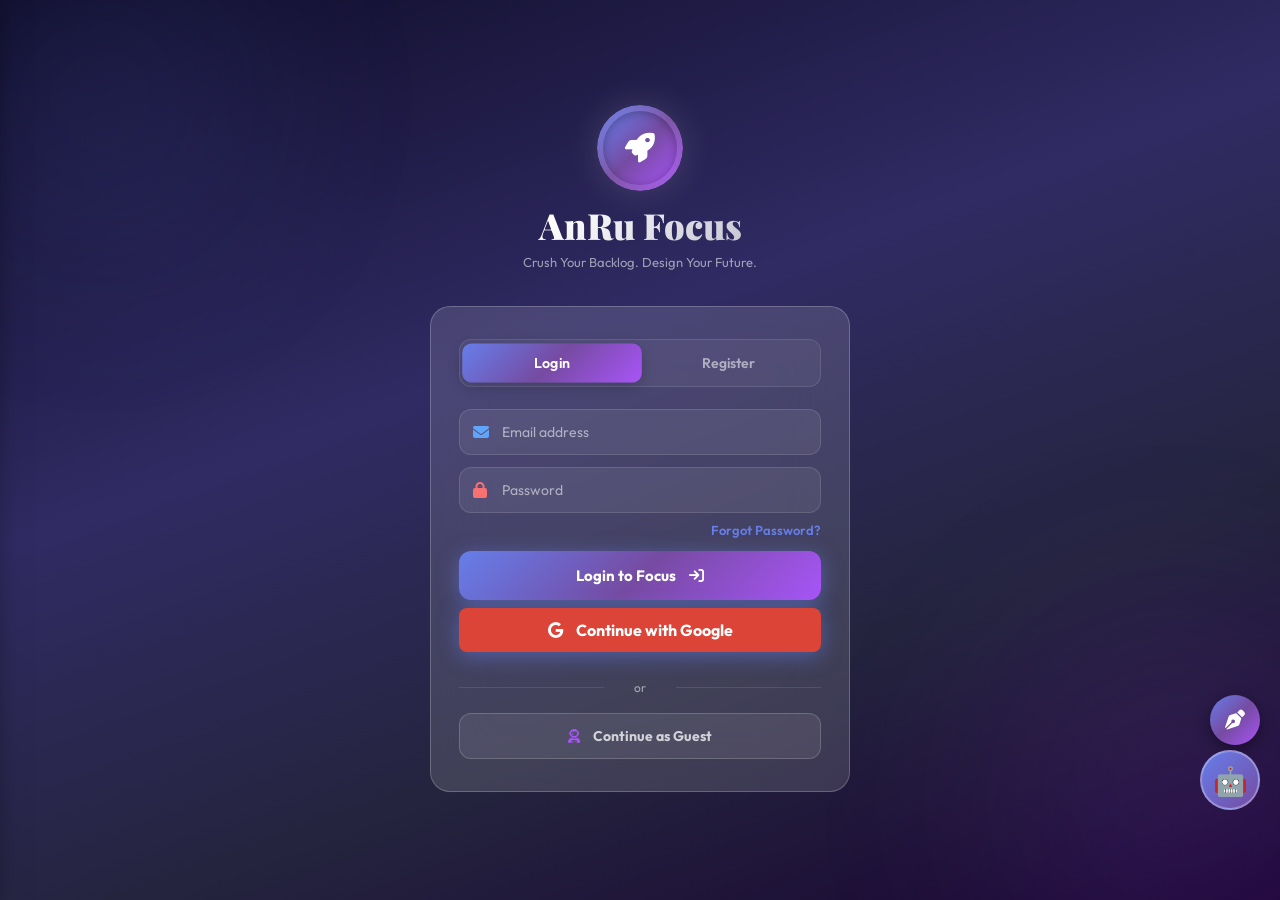
==== index.html @ 8b967045 "Add files via upload" ====
<!DOCTYPE html>
<html lang="en">
<head>
  <meta charset="UTF-8">
  <meta name="viewport" content="width=device-width, initial-scale=1.0, maximum-scale=1.0">
  <title>AnRu Focus</title>
  
  <link href="https://fonts.googleapis.com/css2?family=Outfit:wght@300;400;500;600;700;800;900&family=Playfair+Display:wght@700;900&display=swap" rel="stylesheet">
  <link rel="stylesheet" href="https://cdnjs.cloudflare.com/ajax/libs/font-awesome/6.4.0/css/all.min.css">
  <link rel="stylesheet" href="style.css">
  <link rel="stylesheet" href="sidebar.css">
  <link rel="manifest" href="manifest.json">
  <!-- Universal Apple Glassmorphism Modal System -->
  <link rel="stylesheet" href="anru-modal.css">
  
  <!-- Zero-Flash Instant Auth Shield -->
  <script>
    try {
      var sess = localStorage.getItem('mceo_sess') || localStorage.getItem('anru_user_session');
      if (sess) {
        document.documentElement.classList.add('user-authenticated');
      }
    } catch(e) {}
  </script>
  <style>
    html.user-authenticated #loginScreen { display: none !important; }
    html.user-authenticated #appScreen { display: block !important; }
    body.keyboard-open .bottom-nav { transform: translateY(100%); pointer-events: none; }
  </style>
</head>
<body>

<!-- ██████ LOGIN SCREEN ██████ -->
<div class="screen active" id="loginScreen">
  <div class="auth-container">
    <div class="auth-hero">
      <div class="logo-ring"><div class="logo-inner"><i class="fa-solid fa-rocket" style="color: #fff;"></i></div></div>
      <h1>AnRu Focus</h1>
      <p>Crush Your Backlog. Design Your Future.</p>
    </div>
    <div class="auth-card glass2">
      <div class="tab-switcher">
        <button class="tab-btn active" id="tabLogin" onclick="switchAuthTab('login')">Login</button>
        <button class="tab-btn" id="tabReg" onclick="switchAuthTab('reg')">Register</button>
      </div>
      <div class="err-box" id="authErr"></div>
      
      <div class="form-panel active" id="panelLogin">
        <div class="inp-wrap"><span class="ico"><i class="fa-solid fa-envelope" style="color: #60a5fa;"></i></span><input type="email" id="liEmail" placeholder="Email address" autocomplete="email"></div>
        <div class="inp-wrap"><span class="ico"><i class="fa-solid fa-lock" style="color: #f87171;"></i></span><input type="password" id="liPass" placeholder="Password" autocomplete="current-password"></div>
        
        <div style="text-align: right; margin-top: -6px; margin-bottom: 12px;">
          <a href="#" onclick="doForgotPassword(); return false;" style="color: var(--p1, #a855f7); font-size: 13px; text-decoration: none; font-weight: 600;">Forgot Password?</a>
        </div>

        <button class="btn btn-grad" onclick="doLogin()">Login to Focus <i class="fa-solid fa-arrow-right-to-bracket" style="margin-left: 5px;"></i></button>
        <button class="btn btn-grad" style="background: #db4437; color: white; width: 100%; padding: 12px; border: none; border-radius: 8px; font-size: 16px; margin-bottom: 10px; cursor: pointer;margin-top: 8px" onclick="continueWithGoogle()">
          <i class="fa-brands fa-google" style="margin-right: 5px;"></i> Continue with Google
        </button>

        <div class="divider">or</div>
        <button class="btn btn-glass" onclick="guestLogin()"><i class="fa-solid fa-user-astronaut" style="color: #a855f7; margin-right: 5px;"></i> Continue as Guest</button>
      </div>
      
      <div class="form-panel" id="panelReg">
        <div class="inp-wrap"><span class="ico"><i class="fa-solid fa-user" style="color: #a855f7;"></i></span><input type="text" id="reName" placeholder="Your full name"></div>
        <div class="inp-wrap"><span class="ico"><i class="fa-solid fa-envelope" style="color: #60a5fa;"></i></span><input type="email" id="reEmail" placeholder="Email address"></div>
        <div class="inp-wrap"><span class="ico"><i class="fa-solid fa-graduation-cap" style="color: #fbbf24;"></i></span><input type="text" id="reCourse" placeholder="Course / College (optional)"></div>
        <div class="inp-wrap"><span class="ico"><i class="fa-solid fa-lock" style="color: #f87171;"></i></span><input type="password" id="rePass" placeholder="Create password (min 4 chars)"></div>
        <button class="btn btn-grad" onclick="doRegister()">Create Account <i class="fa-solid fa-wand-magic-sparkles" style="margin-left: 5px;"></i></button>
      </div>
    </div>
  </div>
</div>

<!-- ██████ MAIN APP SCREEN ██████ -->
<div class="screen" id="appScreen">
<div class="top-nav">
  <div style="display:flex; align-items:center;">
    <button class="menu-btn" onclick="openSidebar()"><i class="fa-solid fa-bars"></i></button>
    <div class="nav-brand"><i class="fa-solid fa-rocket" style="color: #fbbf24;"></i> AnRu Focus</div>
  </div>

    <div class="nav-right">
      <div class="nav-avatar" id="navAv" onclick="switchPage('profile')">?</div>
      <button class="btn-logout" onclick="doLogout()"><i class="fa-solid fa-power-off"></i></button>
    </div>
  </div>

  <div class="main-content">
    
    <!-- === 1. DASHBOARD TAB === -->
    <div class="page active" id="page-dash">
      
      <!-- 🌟 1. STREAMLINED HERO HEADER (Consolidated & Compact) -->
      <div class="welcome-banner" style="margin-bottom:14px; padding:16px 20px;">
        <div style="display:flex; justify-content:space-between; align-items:flex-start;">
          <div>
            <h2 id="wMsg" style="font-size:20px; font-weight:800; margin-bottom:4px;">Hey Champion! <i class="fa-solid fa-hand-sparkles" style="color: #fbbf24;"></i></h2>
            <p id="wSub" style="font-size:12px; color:var(--textSub); margin:0;">Ready to crush today?</p>
          </div>
          <div class="date-chip" style="margin:0;"><i class="fa-regular fa-calendar-days"></i> <span id="todayDate">—</span></div>
        </div>
      </div>

      <!-- ⚡ 2. QUICK FOCUS 1-TAP LAUNCHER (Direct Access to Study Timer) -->
      <div class="quick-focus-widget" onclick="window.location.href='focus.html'">
        <div style="display:flex; align-items:center; gap:12px;">
          <div style="width:42px; height:42px; border-radius:14px; background:linear-gradient(135deg,#a855f7,#ec4899); display:flex; align-items:center; justify-content:center; font-size:18px; color:#fff; box-shadow:0 0 15px rgba(168,85,247,0.5);">
            <i class="fa-solid fa-brain"></i>
          </div>
          <div>
            <div style="font-size:14px; font-weight:800; color:#fff;">Start Focus Session</div>
            <div style="font-size:11px; color:#cbd5e1;">Pomodoro • Deep Work • Live Sync</div>
          </div>
        </div>
        <div style="width:36px; height:36px; border-radius:50%; background:rgba(255,255,255,0.1); border:1px solid rgba(255,255,255,0.2); display:flex; align-items:center; justify-content:center; color:#fff;">
          <i class="fa-solid fa-play" style="font-size:12px; margin-left:2px;"></i>
        </div>
      </div>

      <!-- 🎓 3. D-DAY EXAM COUNTDOWN CARD -->
      <div class="glass dday-card" onclick="openDDayModal()" style="cursor:pointer; background: linear-gradient(135deg, rgba(30, 27, 75, 0.75), rgba(88, 28, 135, 0.45)); border: 1px solid rgba(168, 85, 247, 0.35); border-radius: 18px; padding: 12px 16px; margin-bottom: 14px; display: flex; align-items: center; justify-content: space-between; box-shadow: 0 8px 24px rgba(0,0,0,0.3); position: relative; overflow: hidden; transition: transform 0.2s;" onmouseenter="this.style.transform='translateY(-2px)'" onmouseleave="this.style.transform='none'">
        <div style="position: absolute; right: -15px; top: -15px; width: 75px; height: 75px; background: radial-gradient(circle, rgba(168,85,247,0.3) 0%, transparent 70%); border-radius: 50%; pointer-events: none;"></div>
        <div style="display: flex; align-items: center; gap: 12px; z-index: 1;">
          <div style="width: 42px; height: 42px; border-radius: 12px; background: linear-gradient(135deg, rgba(168,85,247,0.25), rgba(236,72,153,0.25)); border: 1px solid rgba(168,85,247,0.4); display: flex; align-items: center; justify-content: center; font-size: 19px; color: #fbbf24;">
            <i class="fa-solid fa-hourglass-half"></i>
          </div>
          <div>
            <div style="font-size: 10px; text-transform: uppercase; letter-spacing: 0.8px; color: var(--p3); font-weight: 800;" id="dDayExamTitle">Target Exam D-Day</div>
            <div style="font-size: 13px; font-weight: 700; color: #ffffff; margin-top: 1px;" id="dDayDateDisplay">Class 12th Board Exam</div>
          </div>
        </div>
        <div style="display: flex; align-items: center; gap: 10px; z-index: 1;">
          <div style="text-align: right;">
            <div style="font-size: 24px; font-weight: 900; color: #fbbf24; font-family: 'Playfair Display', serif; line-height: 1;" id="dDayCountNum">--</div>
            <div style="font-size: 9px; color: var(--textMuted); text-transform: uppercase; font-weight: 700; margin-top: 2px;">Days Left</div>
          </div>
          <div style="color: rgba(255,255,255,0.4); font-size: 12px;"><i class="fa-solid fa-pen-to-square"></i></div>
        </div>
      </div>


      <!-- 🎯 3. STUDY MISSION & BACKLOG TRACKER BAR -->
      <div class="glass" style="padding:12px 16px; margin-bottom:14px; display:flex; align-items:center; justify-content:space-between; border-radius:16px;">
        <div style="display:flex; align-items:center; gap:10px;">
          <div style="width:32px; height:32px; border-radius:10px; background:rgba(248,113,113,0.15); border:1px solid rgba(248,113,113,0.3); display:flex; align-items:center; justify-content:center; color:#f87171; font-size:14px;">
            <i class="fa-solid fa-crosshairs"></i>
          </div>
          <div>
            <div style="font-size:11px; font-weight:700; color:var(--textSub); text-transform:uppercase;">Daily Target</div>
            <div style="font-size:13px; font-weight:800; color:#fff;" id="targetTextUI">0/2 Done</div>
          </div>
        </div>
        <div style="width:70px; height:6px; background:rgba(255,255,255,0.08); border-radius:3px; overflow:hidden;">
          <div id="targetBarUI" style="height:100%; width:0%; background:linear-gradient(90deg, #f87171, #fbbf24); border-radius:3px;"></div>
        </div>
        <!-- Backlog Pill -->
        <div class="vault-banner" onclick="openBacklogVaultModal()" style="margin:0; padding:6px 12px; border-radius:12px; cursor:pointer;">
          <i class="fa-solid fa-fire" style="color:var(--warn); font-size:12px;"></i>
          <span style="font-size:11px; font-weight:800; color:#fff;" id="backlogBannerDesc">0 backlogs</span>
        </div>
      </div>

      <!-- 🎡 DAILY LUCKY WHEEL BANNER (Appears when daily target is done) -->
      <div id="dailyWheelBannerUI" onclick="FocusWheel.openWheelModal()" style="display:none; cursor:pointer; background: linear-gradient(135deg, rgba(251,191,36,0.18), rgba(245,158,11,0.15)); border: 1px solid rgba(251,191,36,0.4); border-radius: 14px; padding: 10px 14px; margin-bottom: 14px; align-items:center; justify-content:space-between; box-shadow: 0 4px 15px rgba(251,191,36,0.15); animation: pulseNeon 2.5s infinite;">
        <div style="display:flex; align-items:center; gap:10px;">
          <div style="font-size:20px; color:#fbbf24;"><i class="fa-solid fa-dharmachakra"></i></div>
          <div>
            <div style="font-size:12px; font-weight:800; color:#fbbf24; text-transform:uppercase;">Daily Target Achieved! 🎯</div>
            <div style="font-size:11px; color:#fff;" id="wheelBannerSub">Your Free Daily Lucky Spin is Ready!</div>
          </div>
        </div>
        <button class="btn-sm" style="background:#fbbf24; color:#000; font-weight:900; font-size:11px; padding:6px 14px; border-radius:10px; border:none; cursor:pointer;">Spin 🎡</button>
      </div>


      <!-- Alerts (Hidden by default, shown dynamically) -->
      <div id="revisionAlertUI" class="glass" style="display:none; padding:12px 16px; margin-bottom:14px; border:1px solid var(--p4); background: linear-gradient(135deg, rgba(236,72,153,0.15), transparent); border-radius:14px; align-items:center; gap:12px; cursor:pointer;" onclick="switchPage('tasks')">
        <div style="font-size:20px; animation:pulseNeon 2s infinite;"><i class="fa-solid fa-stopwatch-20"></i></div>
        <div style="flex:1;">
          <div style="font-size:12px; font-weight:800; color:var(--p4); text-transform:uppercase;">Revision Due Today!</div>
          <div style="font-size:11px; color:var(--textSub);" id="revAlertText">You have tasks pending for revision.</div>
        </div>
        <div style="color:var(--p4); font-size:16px;"><i class="fa-solid fa-chevron-right"></i></div>
      </div>

      <div id="activeBuffUI" class="glass" style="display:none; padding:12px 16px; margin-bottom:14px; border:1px solid var(--p4); background: linear-gradient(135deg, rgba(236,72,153,0.15), transparent); border-radius:14px; align-items:center; justify-content:space-between;">
        <div style="display:flex; align-items:center; gap:10px;">
          <span style="font-size:20px; animation:pulseNeon 2s infinite;"><i class="fa-solid fa-bolt-lightning"></i></span>
          <div>
            <div style="font-size:12px; font-weight:800; color:var(--p4); text-transform:uppercase;">XP Multiplier Active</div>
            <div style="font-size:11px; color:var(--textSub);" id="buffDescUI">Double XP for 1 Hour</div>
          </div>
        </div>
        <div id="buffTimerUI" style="font-size:14px; font-family:'Playfair Display',serif; font-weight:900; color:var(--warn); text-shadow:0 0 10px rgba(251,191,36,0.5);">--:--</div>
      </div>

      <!-- 💡 4. CONTEXTUAL AI SMART SUGGESTION CHIP (Right Above Tasks) -->
            <!-- 💡 4. SMART AI SYLLABUS & STUDY ADVISOR STRIP -->
      <div class="glass" id="aiSuggesterUI" onclick="nextAiAdvice()" style="cursor:pointer; background: linear-gradient(135deg, rgba(168,85,247,0.15), rgba(59,130,246,0.12)); border: 1px solid rgba(168,85,247,0.35); border-radius:14px; padding:12px 14px; margin-bottom:14px; display:flex; align-items:center; gap:12px; box-shadow: 0 4px 18px rgba(0,0,0,0.25); transition: transform 0.2s;" onmouseenter="this.style.transform='scale(1.01)'" onmouseleave="this.style.transform='scale(1)'">
        <div style="font-size:18px; color:#fbbf24; flex-shrink:0; display:flex; align-items:center; justify-content:center; width:34px; height:34px; border-radius:10px; background:rgba(251,191,36,0.15);"><i class="fa-solid fa-lightbulb"></i></div>
        <div style="flex:1; font-size:12px; color:#e2e8f0; line-height:1.4;" id="aiSuggesterText"><span style="color:#a855f7; font-weight:700;">AI Advisor:</span> Analyzing syllabus & study routine...</div>
        <div style="font-size:11px; color:rgba(255,255,255,0.4); flex-shrink:0;" title="Tap for next advice"><i class="fa-solid fa-rotate"></i></div>
      </div>

      <!-- 📊 5. COMPACT BENTO-GRID STATS -->
      <div class="stats-grid" style="margin-bottom:14px;">
        <div class="stat-card sc1"><div class="si"><i class="fa-solid fa-book-open" style="color: #60a5fa;"></i></div><div class="sn" id="dTotal">0</div><div class="sl">Total Tasks</div></div>
        <div class="stat-card sc2"><div class="si"><i class="fa-solid fa-fire" style="color: #f87171;"></i></div><div class="sn" id="dPending">0</div><div class="sl">Pending</div></div>
        <div class="stat-card sc3"><div class="si"><i class="fa-solid fa-crosshairs" style="color: #a855f7;"></i></div><div class="sn" id="dXP">0</div><div class="sl">Total XP Level</div></div>
        <div class="stat-card sc4"><div class="si"><i class="fa-solid fa-bolt" style="color: #fbbf24;"></i></div><div class="sn" id="dStreak">0</div><div class="sl">Day Streak</div></div>
      </div>

      <!-- 🏆 6. COMPACT RANK & MISSION PROGRESS -->
      <div class="prog-card glass" style="margin-bottom:16px; padding:14px;">
        <div style="display:flex; align-items:center; gap:14px;">
          <div class="ring-wrap" style="width:70px; height:70px; flex-shrink:0;">
            <svg viewBox="0 0 90 90" style="width:100%; height:100%;">
              <circle class="ring-bg" cx="45" cy="45" r="38" fill="none" stroke-width="8"></circle>
              <circle class="ring-prog" id="pRing" cx="45" cy="45" r="38" fill="none" stroke-width="8" stroke-linecap="round"></circle>
              <defs><linearGradient id="rg" x1="0%" y1="0%" x2="100%" y2="0%"><stop offset="0%" stop-color="var(--p1)"/><stop offset="100%" stop-color="var(--p2)"/></linearGradient></defs>
            </svg>
            <div class="ring-text"><div class="ring-pct" id="pPct" style="font-size:16px;">0%</div><div class="ring-done" id="pDone" style="font-size:9px;">done</div></div>
          </div>
          <div style="flex:1;">
            <h4 id="ceoRankLabel" style="font-size:14px; margin-bottom:2px;">Rank: Rookie <i class="fa-solid fa-star" style="color: #fbbf24;"></i></h4>
            <p id="pDesc" style="font-size:11px; margin-bottom:8px;">Add tasks to start tracking your mission!</p>
            <div class="prog-bar" style="height:6px;"><div class="prog-bar-fill" id="pBar" style="width:0%"></div></div>
          </div>
        </div>
      </div>

      <!-- 📝 7. RECENT TASKS -->
      <div class="sec-head" style="margin-bottom:10px;">
        <div class="sec-title"><i class="fa-solid fa-list-check" style="color: var(--p1);"></i> Recent Tasks</div>
        <button class="btn-sm" onclick="switchPage('tasks')">See All</button>
      </div>
      <div id="recentList"></div>

      <!-- 🎁 8. SECRET MISSION -->
      <div class="glass" id="secretMissionCard" style="padding:14px; margin-top:16px; margin-bottom:14px; border: 1px solid rgba(251,191,36,0.3); border-radius:16px;">
        <div style="display:flex; justify-content:space-between; align-items:center; margin-bottom:6px;">
          <div style="font-size:12px; font-weight:800; color:var(--warn); text-transform:uppercase;"><i class="fa-solid fa-user-secret"></i> Today's Secret Mission</div>
          <span style="font-size:11px; background:rgba(251,191,36,0.15); color:var(--warn); padding:2px 8px; border-radius:10px; font-weight:800;">+150 XP</span>
        </div>
        <div id="smText" style="font-size:13px; color:#fff; margin-bottom:12px; font-weight:600; line-height:1.4;">Loading mission...</div>
        <button id="smBtn" class="btn" style="width:100%; background:var(--grad); color:#fff; border-radius:10px; padding:10px; font-size:12px; font-weight:700;">Claim Mission</button>
      </div>

      <!-- 💬 9. ELEGANT MOTIVATIONAL FOOTER -->
      <div style="padding:12px; text-align:center; font-size:12px; color:#94a3b8; font-style:italic;">
        <i class="fa-solid fa-quote-left" style="color:var(--p1); font-size:10px;"></i> <span id="dashQuote">लोड हो रहा है धाकड़ मोटिवेशन...</span> <i class="fa-solid fa-quote-right" style="color:var(--p1); font-size:10px;"></i>
      </div>

    </div>

    <!-- === 2. HUB TAB === -->
    <div class="page" id="page-hub">
      
      <!-- 📚 SHELF 1: STUDY & REVISION VAULTS -->
      <div class="sec-head" style="margin-bottom:12px;">
        <div class="sec-title"><i class="fa-solid fa-graduation-cap" style="color: var(--p1);"></i> Study & Revision Vaults</div>
        <span class="qs-pro-badge" style="background:rgba(168,85,247,0.2); color:#c084fc; border:1px solid rgba(168,85,247,0.4); padding:3px 10px; border-radius:12px; font-size:10px; font-weight:800;">ACADEMIC</span>
      </div>

      <div class="qs-pro-cards" style="margin-bottom:24px;">
        <!-- Notes Vault -->
        <div class="qs-card-3d glass-panel" onclick="window.location.href='notes-vault.html'" onpointerdown="playQsHover()" onmouseenter="playQsHover()">
          <div class="qs-card-content">
            <div class="qs-icon-wrapper gradient-purple-glow"><i class="fa-solid fa-book-bookmark qs-floating-icon"></i></div>
            <div class="qs-text-content">
              <h4 class="qs-card-title">Topper's Notes Vault</h4>
              <p class="qs-card-desc">Handwritten Class 11th & 12th Notes</p>
            </div>
            <div class="qs-arrow-btn"><i class="fa-solid fa-arrow-right-long"></i></div>
          </div>
        </div>

        <!-- Neon Focus Engine -->
        <div class="qs-card-3d glass-panel" onclick="window.location.href='focus.html'" onpointerdown="playQsHover()" onmouseenter="playQsHover()">
          <div class="qs-card-content">
            <div class="qs-icon-wrapper gradient-yellow-glow"><i class="fa-solid fa-stopwatch qs-floating-icon"></i></div>
            <div class="qs-text-content">
              <h4 class="qs-card-title">Neon Focus Engine</h4>
              <p class="qs-card-desc">Deep Work Timer & Live Analytics</p>
            </div>
            <div class="qs-arrow-btn"><i class="fa-solid fa-arrow-right-long"></i></div>
          </div>
        </div>

        <!-- Syllabus Roadmap -->
        <div class="qs-card-3d glass-panel" onclick="window.location.href='roadmap.html'" onpointerdown="playQsHover()" onmouseenter="playQsHover()">
          <div class="qs-card-content">
            <div class="qs-icon-wrapper gradient-green-glow"><i class="fa-solid fa-map-location-dot qs-floating-icon"></i></div>
            <div class="qs-text-content">
              <h4 class="qs-card-title">Syllabus Roadmap</h4>
              <p class="qs-card-desc">UP Board 85%+ Chapter Progress</p>
            </div>
            <div class="qs-arrow-btn"><i class="fa-solid fa-arrow-right-long"></i></div>
          </div>
        </div>

        <!-- Daily Current Affairs -->
        <div class="qs-card-3d glass-panel" onclick="window.location.href='ca-forge.html'" onpointerdown="playQsHover()" onmouseenter="playQsHover()">
          <div class="qs-card-content">
            <div class="qs-icon-wrapper gradient-blue-glow"><i class="fa-solid fa-newspaper qs-floating-icon"></i></div>
            <div class="qs-text-content">
              <h4 class="qs-card-title">Daily Current Affairs</h4>
              <p class="qs-card-desc">AI Daily News & GK MCQs</p>
            </div>
            <div class="qs-arrow-btn"><i class="fa-solid fa-arrow-right-long"></i></div>
          </div>
        </div>
      </div>

      <!-- ⚔️ SHELF 2: BRAIN ARENA & GAMIFIED COMBAT -->
      <div class="sec-head" style="margin-bottom:12px;">
        <div class="sec-title"><i class="fa-solid fa-gamepad" style="color: #f472b6;"></i> Brain Arena & Games</div>
        <span class="qs-pro-badge" style="background:rgba(236,72,153,0.2); color:#f472b6; border:1px solid rgba(236,72,153,0.4); padding:3px 10px; border-radius:12px; font-size:10px; font-weight:800;">PRACTICE</span>
      </div>

      <div class="qs-pro-cards" style="margin-bottom:24px;">
        <!-- Train Your Brain -->
        <div class="qs-card-3d glass-panel" onclick="window.location.href='train-brain.html'" onpointerdown="playQsHover()" onmouseenter="playQsHover()">
          <div class="qs-card-content">
            <div class="qs-icon-wrapper gradient-pink-glow"><i class="fa-solid fa-brain qs-floating-icon"></i></div>
            <div class="qs-text-content">
              <h4 class="qs-card-title">Train Your Brain</h4>
              <p class="qs-card-desc">Speed Math & Memory Workouts</p>
            </div>
            <div class="qs-arrow-btn"><i class="fa-solid fa-arrow-right-long"></i></div>
          </div>
        </div>

        <!-- Combat Quiz Mode -->
        <div class="qs-card-3d glass-panel" onclick="playQsClick('quiz.html')" onpointerdown="playQsHover()" onmouseenter="playQsHover()">
          <div class="qs-card-content">
            <div class="qs-icon-wrapper gradient-orange-glow"><i class="fa-solid fa-shield-halved qs-floating-icon"></i></div>
            <div class="qs-text-content">
              <h4 class="qs-card-title">Combat Quiz Mode</h4>
              <p class="qs-card-desc">XP Wagering & Rapid-Fire Tests</p>
            </div>
            <div class="qs-arrow-btn"><i class="fa-solid fa-arrow-right-long"></i></div>
          </div>
        </div>

        <!-- Word Ninja Pro -->
        <div class="qs-card-3d glass-panel" onclick="playQsClick('vocab.html')" onpointerdown="playQsHover()" onmouseenter="playQsHover()">
          <div class="qs-card-content">
            <div class="qs-icon-wrapper gradient-blue-glow"><i class="fa-solid fa-user-ninja qs-floating-icon"></i></div>
            <div class="qs-text-content">
              <h4 class="qs-card-title">Word Ninja Pro</h4>
              <p class="qs-card-desc">English Vocabulary Builder</p>
            </div>
            <div class="qs-arrow-btn"><i class="fa-solid fa-arrow-right-long"></i></div>
          </div>
        </div>

        <!-- Grammar Vault -->
        <div class="qs-card-3d glass-panel" onclick="playQsClick('grammar.html')" onpointerdown="playQsHover()" onmouseenter="playQsHover()">
          <div class="qs-card-content">
            <div class="qs-icon-wrapper gradient-purple-glow"><i class="fa-solid fa-book-open-reader qs-floating-icon"></i></div>
            <div class="qs-text-content">
              <h4 class="qs-card-title">Grammar Vault</h4>
              <p class="qs-card-desc">Hindi & English Grammar Mastery</p>
            </div>
            <div class="qs-arrow-btn"><i class="fa-solid fa-arrow-right-long"></i></div>
          </div>
        </div>

        <!-- Solo Boss Battle: Backlog Monster -->
        <div class="qs-card-3d glass-panel" onclick="BacklogBoss.openBossArena()" onpointerdown="playQsHover()" onmouseenter="playQsHover()">
          <div class="qs-card-content">
            <div class="qs-icon-wrapper" style="background: linear-gradient(135deg, #ef4444, #f43f5e); box-shadow: 0 0 20px rgba(239,68,68,0.5);"><i class="fa-solid fa-dragon qs-floating-icon" style="color:#fff;"></i></div>
            <div class="qs-text-content">
              <h4 class="qs-card-title">Boss Battle: Backlog Monster</h4>
              <p class="qs-card-desc">Defeat 48 Class Backlogs in Solo Combat</p>
            </div>
            <div class="qs-arrow-btn"><i class="fa-solid fa-arrow-right-long"></i></div>
          </div>
        </div>

        <!-- Daily Focus Wheel -->
        <div class="qs-card-3d glass-panel" onclick="FocusWheel.openWheelModal()" onpointerdown="playQsHover()" onmouseenter="playQsHover()">
          <div class="qs-card-content">
            <div class="qs-icon-wrapper" style="background: linear-gradient(135deg, #fbbf24, #f59e0b); box-shadow: 0 0 20px rgba(251,191,36,0.5);"><i class="fa-solid fa-dharmachakra qs-floating-icon" style="color:#fff;"></i></div>
            <div class="qs-text-content">
              <h4 class="qs-card-title">Daily Focus Wheel</h4>
              <p class="qs-card-desc">Spin 1 Free Daily Spin for XP & Potions</p>
            </div>
            <div class="qs-arrow-btn"><i class="fa-solid fa-arrow-right-long"></i></div>
          </div>
        </div>

        <!-- Focus Soundscapes -->
        <div class="qs-card-3d glass-panel" onclick="FocusAudio.openSoundModal()" onpointerdown="playQsHover()" onmouseenter="playQsHover()">
          <div class="qs-card-content">
            <div class="qs-icon-wrapper" style="background: linear-gradient(135deg, #38bdf8, #6366f1); box-shadow: 0 0 20px rgba(56,189,248,0.5);"><i class="fa-solid fa-headphones qs-floating-icon" style="color:#fff;"></i></div>
            <div class="qs-text-content">
              <h4 class="qs-card-title">Focus Soundscapes</h4>
              <p class="qs-card-desc">Rain & 40Hz Gamma Binaural Audio</p>
            </div>
            <div class="qs-arrow-btn"><i class="fa-solid fa-arrow-right-long"></i></div>
          </div>
        </div>
      </div>

      <!-- 👥 SHELF 3: STUDENT CONNECT & COMMUNITY -->
      <div class="sec-head" style="margin-bottom:12px;">
        <div class="sec-title"><i class="fa-solid fa-users" style="color: #60a5fa;"></i> Student Connect & Community</div>
        <span class="qs-pro-badge" style="background:rgba(96,165,250,0.2); color:#60a5fa; border:1px solid rgba(96,165,250,0.4); padding:3px 10px; border-radius:12px; font-size:10px; font-weight:800;">COMMUNITY</span>
      </div>

      <div class="qs-pro-cards">
        <!-- Live Doubt Room -->
        <div class="qs-card-3d glass-panel" onclick="window.location.href='doubt-room.html'" onpointerdown="playQsHover()" onmouseenter="playQsHover()">
          <div class="qs-card-content">
            <div class="qs-icon-wrapper gradient-pink-glow"><i class="fa-solid fa-satellite-dish qs-floating-icon"></i></div>
            <div class="qs-text-content">
              <h4 class="qs-card-title">Live Doubt Room</h4>
              <p class="qs-card-desc">Real-Time Peer Discussion & Help</p>
            </div>
            <div class="qs-arrow-btn"><i class="fa-solid fa-arrow-right-long"></i></div>
          </div>
        </div>

        <!-- Digital Notice Board -->
        <div class="qs-card-3d glass-panel" onclick="window.location.href='notice-board.html'" onpointerdown="playQsHover()" onmouseenter="playQsHover()">
          <div class="qs-card-content">
            <div class="qs-icon-wrapper gradient-blue-glow"><i class="fa-solid fa-clipboard-list qs-floating-icon"></i></div>
            <div class="qs-text-content">
              <h4 class="qs-card-title">Digital Notice Board</h4>
              <p class="qs-card-desc">Class Updates & Exam Schedules</p>
            </div>
            <div class="qs-arrow-btn"><i class="fa-solid fa-arrow-right-long"></i></div>
          </div>
        </div>

        <!-- Ask Anonymously -->
        <div class="qs-card-3d glass-panel" onclick="window.location.href='ask-resolve.html'" onpointerdown="playQsHover()" onmouseenter="playQsHover()">
          <div class="qs-card-content">
            <div class="qs-icon-wrapper gradient-red-glow"><i class="fa-solid fa-user-secret qs-floating-icon"></i></div>
            <div class="qs-text-content">
              <h4 class="qs-card-title">Ask Anonymously</h4>
              <p class="qs-card-desc">Ask Doubt Without Any Hesitation</p>
            </div>
            <div class="qs-arrow-btn"><i class="fa-solid fa-arrow-right-long"></i></div>
          </div>
        </div>
      </div>

    </div>

    <div class="page" id="page-tasks">
      <div class="add-card glass">
        <h3><i class="fa-solid fa-plus" style="color:var(--success)"></i> Add New Task</h3>
        <div class="inp-wrap"><span class="ico"><i class="fa-solid fa-book-bookmark" style="color: #60a5fa;"></i></span><input type="text" id="tName" placeholder="Task name (e.g., Physics Chapter 5)"></div>
        <div class="row2">
          <div class="inp-wrap" style="margin-bottom:0"><input type="date" id="tDate"></div>
          <div class="inp-wrap" style="margin-bottom:0"><select id="tSubj"><option value="">Subject</option></select></div>
        </div>
        <div style="margin-top:10px"></div>
        <div class="pri-group" id="priGroup">
          <button class="pri-btn" id="pb-low" onclick="selPri('low')"><i class="fa-solid fa-circle" style="font-size:10px;"></i> Low</button>
          <button class="pri-btn" id="pb-med" onclick="selPri('med')"><i class="fa-solid fa-circle" style="font-size:10px;"></i> Medium</button>
          <button class="pri-btn" id="pb-high" onclick="selPri('high')"><i class="fa-solid fa-circle" style="font-size:10px;"></i> High</button>
        </div>
        
        <div style="margin-bottom:12px; font-size:13px; display:flex; align-items:center; gap:8px;">
          <input type="checkbox" id="tIsTwoStep" style="width:16px; height:16px; margin:0;" checked>
          <label for="tIsTwoStep" style="color:var(--textSub); font-weight:600; cursor:pointer;">Lecture + Notes Mode <i class="fa-solid fa-video" style="color: #a855f7;"></i> <i class="fa-solid fa-pen" style="color: #fbbf24;"></i></label>
        </div>

        <div class="inp-wrap area"><span class="ico"><i class="fa-solid fa-pen-clip" style="color: #a855f7;"></i></span><textarea id="tNote" rows="2" placeholder="Notes or reminders..."></textarea></div>
        <button class="btn btn-grad" onclick="addTask()">Add to Mission List <i class="fa-solid fa-fire-flame-curved"></i></button>

      </div>
      
      <div class="chip-scroll" style="align-items: center;">
        <button class="fchip active" onclick="setFilter('all',this)">All</button>
        <button class="fchip" onclick="setFilter('pending',this)"><i class="fa-solid fa-hourglass-half"></i> Pending</button>
        <button class="fchip" onclick="setFilter('done',this)"><i class="fa-solid fa-check-double"></i> Done</button>
        <button class="fchip" onclick="setFilter('high',this)"><i class="fa-solid fa-circle-exclamation"></i> High</button>
        
        <select id="subjFilterSelect" class="fchip" style="background: rgba(255,255,255,0.05); padding: 8px 12px; outline: none; color: var(--textMuted); cursor: pointer; border-radius: 20px; font-weight: 600;" onchange="setSubjFilter(this.value)">
          <option value="all">📁 All Subjects</option>
        </select>
      </div>

      <div id="taskList"></div>
    </div>

    <!-- === 4. SUBJECTS TAB === -->
    <div class="page" id="page-subjects">
      <div class="sec-head" style="margin-top:8px;"><div class="sec-title"><i class="fa-regular fa-calendar-check" style="color:#60a5fa;"></i> Academic Overview</div></div>
      <div style="display:grid; grid-template-columns: repeat(3, 1fr); gap:10px; margin-bottom:20px;">
         <div class="glass" style="padding:12px 10px; border-left: 3px solid var(--success); background: linear-gradient(135deg, rgba(74,222,128,0.1), transparent);">
            <div style="font-size:10px; color:var(--textMuted); font-weight:600; text-transform:uppercase;">Live</div>
            <div style="font-size:22px; font-family:'Playfair Display', serif; font-weight:900; color:var(--success);" id="liveCountUI">0</div>
         </div>
         <div class="glass" style="padding:12px 10px; border-left: 3px solid var(--p4); background: linear-gradient(135deg, rgba(236,72,153,0.1), transparent);">
            <div style="font-size:10px; color:var(--textMuted); font-weight:600; text-transform:uppercase;">Revision</div>
            <div style="font-size:22px; font-family:'Playfair Display', serif; font-weight:900; color:var(--p4);" id="revisionCountUI">0</div>
         </div>
         <div class="glass" style="padding:12px 10px; border-left: 3px solid var(--danger); background: linear-gradient(135deg, rgba(248,113,113,0.1), transparent);">
            <div style="font-size:10px; color:var(--textMuted); font-weight:600; text-transform:uppercase;">Backlog</div>
            <div style="font-size:22px; font-family:'Playfair Display', serif; font-weight:900; color:var(--danger);" id="backlogCountUI">0</div>
         </div>
      </div>

      <div class="sec-head"><div class="sec-title"><i class="fa-solid fa-diagram-project" style="color: #a855f7;"></i> Syllabus Skill Tree</div></div>
      <div class="glass" style="padding:16px; margin-bottom:20px; position:relative; max-height:200px; overflow-y:auto;">
        <div id="skillTreeContainer" style="display:flex; flex-direction:column; gap:12px;"></div>
      </div>

      <div class="add-card glass" style="margin-bottom:16px">
        <h3><i class="fa-solid fa-folder-plus" style="color: #fbbf24;"></i> Add Subject / Chapter</h3>
        <div class="emoji-row" id="emojiRow"></div>
        <div style="display:flex;gap:8px; align-items:center;">
          <div class="inp-wrap" style="flex:1; margin-bottom:0;"><input type="text" id="sName" placeholder="Chapter name (e.g., Kinematics)"></div>
          <button class="btn btn-sm" onclick="addSubject()" style="height:100%;">Add</button>
        </div>
      </div>
      <div class="sec-head"><div class="sec-title">Formula Vaults</div></div>
      <div class="subj-grid" id="subjGrid"></div>
    </div>

    <!-- === 5. PROFILE & SHOP TAB === -->
    <div class="page" id="page-profile">
      
      <!-- Holographic ID Card -->
      <div class="sec-head" style="margin-bottom:0px; display:flex; justify-content:space-between; align-items:center;">
        <div class="sec-title"><i class="fa-solid fa-id-card" style="color:var(--p1);"></i> Holographic Student ID</div>
      </div>
      
      <div class="holo-scene" onclick="this.querySelector('.holo-card').classList.toggle('is-flipped')">
        <div class="holo-card">
          <div class="holo-face holo-front">
            <input type="file" id="pfpInput" accept="image/*" style="display:none" onchange="handlePfpUpload(event)">
            <div class="pa-ring" onclick="event.stopPropagation(); document.getElementById('pfpInput').click()">
              <div class="pa-inner" id="profAv">?</div><div class="pa-edit-badge"><i class="fa-solid fa-camera"></i></div>
            </div>
            <div class="profile-name" id="profName">Champion</div>
            <div class="profile-email" id="profEmail">—</div>
            <div class="profile-badge" id="profBadge">Rank: Rookie <i class="fa-solid fa-star" style="color: #fbbf24;"></i></div>
            <div style="font-size:10px; opacity:0.5; margin-top:20px; text-transform:uppercase; letter-spacing:1px;">Tap to view analytics <i class="fa-solid fa-rotate"></i></div>
          </div>
          <div class="holo-face holo-back">
            <div class="ps-grid">
              <div class="ps-box"><div class="ps-num" id="ps1">0</div><div class="ps-lbl">Tasks</div></div>
              <div class="ps-box"><div class="ps-num" id="ps2">0</div><div class="ps-lbl">Completed</div></div>
              <div class="ps-box"><div class="ps-num" id="ps3">0</div><div class="ps-lbl">Subjects</div></div>
            </div>
            
            <div style="font-size:11px; font-weight:700; margin-top:20px; color:var(--textSub);">Subject Focus Breakdown</div>
            <div id="subjectTimeGrid" style="display:flex; gap:2px; width:100%; height:8px; border-radius:4px; overflow:hidden; margin-top:4px; background:rgba(255,255,255,0.1);"></div>
            <div id="subjectTimeLabels" style="display:flex; flex-wrap:wrap; gap:6px; justify-content:center; margin-top:6px;"></div>
            
            <div style="font-size:10px; opacity:0.5; text-align:center; margin-top:20px; text-transform:uppercase; letter-spacing:1px;">Tap to flip back <i class="fa-solid fa-rotate"></i></div>
          </div>
        </div>
      </div>

      
      <!-- 🗓️ 365-DAY STUDY ACTIVITY HEATMAP -->
      <div class="sec-head" style="margin-top:22px; margin-bottom:12px; display:flex; justify-content:space-between; align-items:center;">
        <div class="sec-title"><i class="fa-solid fa-calendar-days" style="color: var(--p1);"></i> Study Activity Heatmap</div>
        <span style="font-size:11px; color:var(--textMuted);" id="heatmapActiveCount">0 Active Days</span>
      </div>
      <div class="glass settings-card" style="padding:14px; margin-bottom:20px; overflow-x:auto;">
        <div id="studyHeatmapGrid" style="display:flex; gap:4px; min-width:310px; justify-content:space-between;"></div>
        <div style="display:flex; justify-content:space-between; align-items:center; margin-top:10px; font-size:10px; color:var(--textMuted);">
          <span>Past 15 Weeks Focus</span>
          <div style="display:flex; align-items:center; gap:4px;">
            <span>Less</span>
            <span style="width:10px; height:10px; border-radius:2px; background:rgba(255,255,255,0.06); display:inline-block;"></span>
            <span style="width:10px; height:10px; border-radius:2px; background:rgba(168,85,247,0.35); display:inline-block;"></span>
            <span style="width:10px; height:10px; border-radius:2px; background:rgba(168,85,247,0.7); display:inline-block;"></span>
            <span style="width:10px; height:10px; border-radius:2px; background:linear-gradient(135deg, #a855f7, #ec4899); display:inline-block;"></span>
            <span>More</span>
          </div>
        </div>
      </div>

      <!-- 🌟 REDESIGNED DECLUTTERED XP SHOP SECTION -->
      <div class="sec-head" style="margin-top:20px; margin-bottom:12px;">
        <div class="sec-title"><i class="fa-solid fa-cart-shopping" style="color: var(--p1);"></i> XP Rewards & Perks Shop</div>
      </div>

      <!-- Segmented Navigation Pills -->
      <div class="shop-tabs-nav">
        <button class="shop-tab-btn active" onclick="switchShopTab('powerups', this)"><i class="fa-solid fa-bolt"></i> Power-Ups</button>
        <button class="shop-tab-btn" onclick="switchShopTab('titles', this)"><i class="fa-solid fa-medal"></i> Titles</button>
        <button class="shop-tab-btn" onclick="switchShopTab('themes', this)"><i class="fa-solid fa-palette"></i> Themes</button>
      </div>

      <!-- SECTION 1: POWER-UPS -->
      <div class="shop-section active" id="shopSectionPowerups">
        <div class="glass settings-card" style="padding:12px; border-radius:18px;">
          
          <div class="shop-item" style="border-color: var(--p3); background: rgba(168, 85, 247, 0.1);">
            <div class="shop-info"><div class="shop-icon"><i class="fa-solid fa-gift" style="color: #f472b6;"></i></div><div><div class="shop-title" style="color: var(--p3);">Mystery Box</div><div class="shop-desc">Random Reward (Boost, Freeze, XP)</div></div></div>
            <button class="btn-sm" onclick="buyMysteryBox()" style="background: var(--p3); color: #fff;">150 XP</button>
          </div>
          
          <div class="shop-item">
            <div class="shop-info"><div class="shop-icon"><i class="fa-solid fa-flask" style="color: #4ade80;"></i></div><div><div class="shop-title">2x XP Potion</div><div class="shop-desc">Double XP for the next 1 Hour</div></div></div>
            <button class="btn-sm" style="background:rgba(255,255,255,0.1); border:1px solid rgba(255,255,255,0.2);" onclick="buyShopItem('potion', 250)">250 XP</button>
          </div>

          <div class="shop-item">
            <div class="shop-info"><div class="shop-icon"><i class="fa-solid fa-snowflake" style="color: #60a5fa;"></i></div><div><div class="shop-title">Streak Freeze</div><div class="shop-desc">Saves streak if missed tomorrow</div></div></div>
            <button class="btn-sm" style="background:rgba(255,255,255,0.1); border:1px solid rgba(255,255,255,0.2);" onclick="buyShopItem('freeze', 200)">200 XP</button>
          </div>

          <div class="shop-item">
            <div class="shop-info"><div class="shop-icon"><i class="fa-solid fa-shield-halved" style="color: #a855f7;"></i></div><div><div class="shop-title">Exam Shield</div><div class="shop-desc">Protects tasks & streak from penalty</div></div></div>
            <button class="btn-sm" id="btnPowerShield" style="background:rgba(255,255,255,0.1); border:1px solid rgba(255,255,255,0.2);" onclick="buyShopItem('shield', 350)">350 XP</button>
          </div>

          <div class="shop-item">
            <div class="shop-info"><div class="shop-icon"><i class="fa-solid fa-bolt-lightning" style="color: #fbbf24;"></i></div><div><div class="shop-title">Brain Overclock</div><div class="shop-desc">+50% XP multiplier on all Focus Sessions</div></div></div>
            <button class="btn-sm" id="btnPowerOverclock" style="background:rgba(255,255,255,0.1); border:1px solid rgba(255,255,255,0.2);" onclick="buyShopItem('overclock', 400)">400 XP</button>
          </div>

          <div class="shop-item">
            <div class="shop-info"><div class="shop-icon"><i class="fa-solid fa-hourglass-start" style="color: #f97316;"></i></div><div><div class="shop-title">Time Traveler</div><div class="shop-desc">Restore a recently broken streak</div></div></div>
            <button class="btn-sm" style="background:rgba(255,255,255,0.1); border:1px solid rgba(255,255,255,0.2);" onclick="buyShopItem('timetravel', 1500)">1500 XP</button>
          </div>

        </div>
      </div>

      <!-- SECTION 2: TITLES & BADGES -->
      <div class="shop-section" id="shopSectionTitles">
        <div class="glass settings-card" style="padding:12px; border-radius:18px;">
          
          <div class="shop-item">
            <div class="shop-info"><div class="shop-icon"><i class="fa-solid fa-user-ninja" style="color: #94a3b8;"></i></div><div><div class="shop-title">Silent Ninja 🥷</div><div class="shop-desc">Quiet focus & relentless discipline</div></div></div>
            <button class="btn-sm" id="btnBadgeNinja" style="background:rgba(255,255,255,0.1); border:1px solid rgba(255,255,255,0.2);" onclick="buyShopItem('badge_ninja', 300)">300 XP</button>
          </div>

          <div class="shop-item">
            <div class="shop-info"><div class="shop-icon"><i class="fa-solid fa-graduation-cap" style="color: #a855f7;"></i></div><div><div class="shop-title">Elite Scholar 🎓</div><div class="shop-desc">For the dedicated deep-work learner</div></div></div>
            <button class="btn-sm" id="btnBadgeScholar" style="background:rgba(255,255,255,0.1); border:1px solid rgba(255,255,255,0.2);" onclick="buyShopItem('badge_scholar', 500)">500 XP</button>
          </div>

          <div class="shop-item">
            <div class="shop-info"><div class="shop-icon"><i class="fa-solid fa-hammer" style="color: #f87171;"></i></div><div><div class="shop-title">Backlog Crusher 🔨</div><div class="shop-desc">Destroyer of pending syllabus backlogs</div></div></div>
            <button class="btn-sm" id="btnBadgeCrusher" style="background:rgba(255,255,255,0.1); border:1px solid rgba(255,255,255,0.2);" onclick="buyShopItem('badge_crusher', 500)">500 XP</button>
          </div>

          <div class="shop-item">
            <div class="shop-info"><div class="shop-icon"><i class="fa-solid fa-trophy" style="color: #fbbf24;"></i></div><div><div class="shop-title">Class 12th Topper 🏆</div><div class="shop-desc">Mission 85%+ Board Examination Titan</div></div></div>
            <button class="btn-sm" id="btnBadgeTopper" style="background:rgba(255,255,255,0.1); border:1px solid rgba(255,255,255,0.2);" onclick="buyShopItem('badge_topper', 750)">750 XP</button>
          </div>

          <div class="shop-item">
            <div class="shop-info"><div class="shop-icon"><i class="fa-solid fa-code" style="color: #06b6d4;"></i></div><div><div class="shop-title">Master Architect ⚡</div><div class="shop-desc">Creator of AnRu & Tech Prodigy</div></div></div>
            <button class="btn-sm" id="btnBadgeMaster" style="background:rgba(255,255,255,0.1); border:1px solid rgba(255,255,255,0.2);" onclick="buyShopItem('badge_master', 1000)">1000 XP</button>
          </div>

          <div class="shop-item">
            <div class="shop-info"><div class="shop-icon"><i class="fa-solid fa-crown" style="color: #fbbf24;"></i></div><div><div class="shop-title">Legend Focus CEO 👑</div><div class="shop-desc">Ultimate flex for master rank holders</div></div></div>
            <button class="btn-sm" id="btnBadgeLegend" style="background:rgba(255,255,255,0.1); border:1px solid rgba(255,255,255,0.2);" onclick="buyShopItem('badge_legend', 1500)">1500 XP</button>
          </div>

        </div>
      </div>

      <!-- SECTION 3: THEMES -->
      <div class="shop-section" id="shopSectionThemes">
        <div class="glass settings-card" style="padding:12px; border-radius:18px;">
          
          <div class="shop-item">
            <div class="shop-info"><div class="shop-icon"><i class="fa-solid fa-meteor" style="color: #818cf8;"></i></div><div><div class="shop-title">AnRu Dark</div><div class="shop-desc">Original Cyber Violet Theme</div></div></div>
            <button class="btn-sm" id="btnThemeDefault" style="background:rgba(255,255,255,0.1); border:1px solid rgba(255,255,255,0.2);" onclick="buyShopItem('default', 0)">Use</button>
          </div>

          <div class="shop-item">
            <div class="shop-info"><div class="shop-icon"><i class="fa-solid fa-moon" style="color: #38bdf8;"></i></div><div><div class="shop-title">Midnight OLED 🌙</div><div class="shop-desc">Pitch black battery-saving night theme</div></div></div>
            <button class="btn-sm" id="btnThemeMidnight" onclick="buyShopItem('midnight', 350)">350 XP</button>
          </div>

          <div class="shop-item">
            <div class="shop-info"><div class="shop-icon"><i class="fa-solid fa-gem" style="color: #10b981;"></i></div><div><div class="shop-title">Royal Emerald 💎</div><div class="shop-desc">Luxury emerald green & teal aura</div></div></div>
            <button class="btn-sm" id="btnThemeEmerald" onclick="buyShopItem('emerald', 450)">450 XP</button>
          </div>

          <div class="shop-item">
            <div class="shop-info"><div class="shop-icon"><i class="fa-solid fa-sun" style="color: #f97316;"></i></div><div><div class="shop-title">Sunset Glow</div><div class="shop-desc">Warm sunset orange & pink aesthetics</div></div></div>
            <button class="btn-sm" id="btnThemeSunset" onclick="buyShopItem('sunset', 400)">400 XP</button>
          </div>

          <div class="shop-item">
            <div class="shop-info"><div class="shop-icon"><i class="fa-solid fa-terminal" style="color: #4ade80;"></i></div><div><div class="shop-title">Matrix Hacker</div><div class="shop-desc">Neon green cyber code theme</div></div></div>
            <button class="btn-sm" id="btnThemeMatrix" onclick="buyShopItem('matrix', 500)">500 XP</button>
          </div>

          <div class="shop-item">
            <div class="shop-info"><div class="shop-icon"><i class="fa-solid fa-water" style="color: #06b6d4;"></i></div><div><div class="shop-title">Deep Ocean</div><div class="shop-desc">Deep blue oceanic calm theme</div></div></div>
            <button class="btn-sm" id="btnThemeOcean" onclick="buyShopItem('ocean', 300)">300 XP</button>
          </div>

          <div class="shop-item">
            <div class="shop-info"><div class="shop-icon"><i class="fa-solid fa-crown" style="color: #fbbf24;"></i></div><div><div class="shop-title">Royal Gold</div><div class="shop-desc">Champagne gold luxury aura</div></div></div>
            <button class="btn-sm" id="btnThemeGold" onclick="buyShopItem('gold', 800)">800 XP</button>
          </div>

          <div class="shop-item">
            <div class="shop-info"><div class="shop-icon"><i class="fa-solid fa-vr-cardboard" style="color: #ec4899;"></i></div><div><div class="shop-title">Neon Cyber</div><div class="shop-desc">Cyberpunk electric magenta theme</div></div></div>
            <button class="btn-sm" id="btnThemeCyber" onclick="buyShopItem('cyber', 1000)">1000 XP</button>
          </div>

        </div>
      </div>

      <!-- Settings & System Cards -->
      <!-- 📊 ACADEMIC ANALYTICS & REPORTS -->
      <div class="sec-head" style="margin-top:20px;"><div class="sec-title"><i class="fa-solid fa-chart-line" style="color: #60a5fa;"></i> Academic Reports</div></div>
      <div class="glass settings-card" style="margin-bottom:20px;">
        <div class="setting-row" style="border-bottom:none;">
          <div class="s-info">
            <div class="s-label"><i class="fa-solid fa-file-invoice" style="color: #60a5fa; margin-right: 6px;"></i> Weekly Academic Report</div>
            <div class="s-sub">Generate 7-day study performance summary & printable report</div>
          </div>
          <button class="btn-sm" onclick="openReportModal()" style="background: linear-gradient(135deg, #3b82f6, #60a5fa); color:#fff;"><i class="fa-solid fa-chart-simple"></i> View Report</button>
        </div>
      </div>

      <!-- 🔐 ACCOUNT & SECURITY -->
      <div class="sec-head"><div class="sec-title"><i class="fa-solid fa-shield-halved" style="color: #f87171;"></i> Account & Security</div></div>
      <div class="glass settings-card" style="margin-bottom:20px;">
        <div class="setting-row">
          <div class="s-info">
            <div class="s-label"><i class="fa-solid fa-lock" style="color: #f87171; margin-right: 6px;"></i> Change Password</div>
            <div class="s-sub">Update login password & security</div>
          </div>
          <button class="btn-sm" onclick="openModal('editPass')" style="background: rgba(248,113,113,0.18); border: 1px solid #f87171; color: #f87171;"><i class="fa-solid fa-key"></i> Change</button>
        </div>
        <div class="setting-row">
          <div class="s-info">
            <div class="s-label"><i class="fa-solid fa-user-pen" style="color: #fbbf24; margin-right: 6px;"></i> Edit Display Name</div>
            <div class="s-sub">Change name shown on Student ID & reports</div>
          </div>
          <button class="btn-sm" onclick="openModal('editName')"><i class="fa-solid fa-pen"></i> Edit</button>
        </div>
        <div class="setting-row" style="border-bottom:none;">
          <div class="s-info">
            <div class="s-label"><i class="fa-solid fa-graduation-cap" style="color: #a855f7; margin-right: 6px;"></i> Target Exam / Stream</div>
            <div class="s-sub" id="courseDisplay">Class 12th Board</div>
          </div>
          <button class="btn-sm" onclick="changeCourse()"><i class="fa-solid fa-pen"></i> Edit</button>
        </div>
      </div>

      <!-- ⚙️ SYSTEM PREFERENCES -->
      <div class="sec-head"><div class="sec-title"><i class="fa-solid fa-sliders" style="color: var(--p1);"></i> Preferences</div></div>
      <div class="glass settings-card" style="margin-bottom:20px;">
        <div class="setting-row"><div class="s-info"><div class="s-label">Sound Effects (SFX)</div><div class="s-sub">Play audio on actions & task completion</div></div><label class="switch"><input type="checkbox" id="sfxSw" onchange="toggleSfx(this.checked)"><span class="slider"></span></label></div>
        <div class="setting-row"><div class="s-info"><div class="s-label">Eye Strain / Night Alert</div><div class="s-sub">Gentle reminders to rest eyes every 45m</div></div><label class="switch"><input type="checkbox" id="eyeStrainSw" onchange="toggleEyeStrain(this.checked)"><span class="slider"></span></label></div>
        <div class="setting-row" style="border-bottom:none;"><div class="s-info"><div class="s-label">Notifications</div><div class="s-sub">Smart daily study & backlog prompts</div></div><label class="switch"><input type="checkbox" id="notifSw" onchange="toggleNotifs(this.checked)"><span class="slider"></span></label></div>
      </div>

      <div class="sec-head"><div class="sec-title"><i class="fa-solid fa-database" style="color: var(--p1);"></i> Backup & Sync</div></div>
      <div class="glass settings-card" style="margin-bottom:40px;">
        <div class="setting-row"><div class="s-info"><div class="s-label">Export Data (Backup)</div><div class="s-sub">Download offline JSON save file</div></div><button class="btn-sm" onclick="exportData()">Export</button></div>
        <div class="setting-row"><div class="s-info"><div class="s-label">Import Data (Restore)</div><div class="s-sub">Load previous backup file</div></div><input type="file" id="importBackupInput" accept=".json" style="display:none" onchange="importData(event)"><button class="btn-sm" onclick="document.getElementById('importBackupInput').click()">Import</button></div>
        <div class="setting-row" style="border-bottom:none;"><div class="s-info"><div class="s-label" style="color:var(--danger);">Account Logout</div><div class="s-sub">Switch or sign out safely</div></div><button class="btn-sm" style="background:rgba(239,68,68,0.2); border:1px solid var(--danger); color:var(--danger);" onclick="doLogout()">Logout</button></div>
      </div>

    </div>

  </div>

  <!-- PERFECT 5-TAB BOTTOM NAVIGATION -->
  <div class="bottom-nav">
    <button class="bnav-item active" id="bn-dash" onclick="switchPage('dash',this)"><span class="bni"><i class="fa-solid fa-house"></i></span>Dashboard</button>
    <button class="bnav-item" id="bn-hub" onclick="switchPage('hub',this)"><span class="bni"><i class="fa-solid fa-layer-group"></i></span>Hub</button>
    <button class="bnav-item" id="bn-tasks" onclick="switchPage('tasks',this)"><span class="bni"><i class="fa-solid fa-list-check"></i></span>Tasks<span class="bnav-badge" id="pendingBadge" style="display:none">0</span></button>
    <button class="bnav-item" id="bn-subjects" onclick="switchPage('subjects',this)"><span class="bni"><i class="fa-solid fa-folder-open"></i></span>Subjects</button>
    <button class="bnav-item" id="bn-profile" onclick="switchPage('profile',this)"><span class="bni"><i class="fa-solid fa-user-astronaut"></i></span>Profile</button>
  </div>
</div>

<!-- ██████ FLOATING BUTTONS & MODALS ██████ -->
<div id="floatingNoteBtn" onclick="openTimestampModal()" style="position:fixed; bottom:85px; right:20px; width:50px; height:50px; background:var(--grad); border-radius:50%; display:flex; align-items:center; justify-content:center; font-size:20px; color:#fff; box-shadow:0 5px 15px rgba(0,0,0,0.4); cursor:pointer; z-index:400; transition:transform 0.2s;"><i class="fa-solid fa-pen-nib"></i></div>

<div class="modal-overlay" id="modalOverlay">
  <div class="modal-box glass2">
    <button class="modal-close" onclick="closeModal()"><i class="fa-solid fa-xmark"></i></button>
    <div id="modalContent"></div>
  </div>
</div>

<div class="modal-overlay" id="timestampModal">
  <div class="modal-box glass2" style="max-width:320px;">
    <button class="modal-close" onclick="document.getElementById('timestampModal').classList.remove('open')"><i class="fa-solid fa-xmark"></i></button>
    <div class="modal-title" style="font-size:18px;"><i class="fa-solid fa-stopwatch" style="color: #fbbf24;"></i> Quick Timestamp Note</div>
    <p style="font-size:12px; color:var(--textMuted); margin-bottom:12px;">Class ke beech me important point save karo!</p>
    <div class="inp-wrap area"><textarea id="tsNoteInput" rows="3" placeholder="Ex: 45:20 - Important derivation..."></textarea></div>
    <div class="inp-wrap"><select id="tsTaskSelect"><option value="">Select Active Task to attach...</option></select></div>
    <button class="btn btn-grad" onclick="saveTimestampNote()">Save Note <i class="fa-solid fa-thumbtack"></i></button>
  </div>
</div>

<div class="modal-overlay" id="reportModal">
  <div class="modal-box glass2" style="max-width:400px; padding:16px;">
    <button class="modal-close" onclick="document.getElementById('reportModal').classList.remove('open')"><i class="fa-solid fa-xmark"></i></button>
    <div class="modal-title" style="font-size:18px; margin-bottom:10px;"><i class="fa-solid fa-chart-simple" style="color: #60a5fa;"></i> Weekly Report</div>
    <div id="reportContent" style="background:#fff; color:#111; padding:20px; border-radius:12px; margin-bottom:16px; box-shadow:0 10px 25px rgba(0,0,0,0.3);">
      <div style="text-align:center; font-family:'Playfair Display', serif; font-weight:900; font-size:22px; margin-bottom:10px; color:#222;">AnRu Focus</div>
      <div style="text-align:center; font-size:12px; color:#666; margin-bottom:20px; border-bottom:1px solid #eee; padding-bottom:10px;">Weekly Academic Performance</div>
      <div style="font-size:14px; font-weight:600; margin-bottom:8px;" id="reportDateRange">Date: -- to --</div>
      <div style="font-size:13px; margin-bottom:6px;"><i class="fa-solid fa-user-graduate" style="color: #a855f7;"></i> Student: <span id="reportStudentName" style="font-weight:700;">--</span></div>
      <div style="font-size:13px; margin-bottom:6px;"><i class="fa-solid fa-clock" style="color: #fbbf24;"></i> Total Focus: <span id="reportTotalTime" style="font-weight:700;">0h 0m</span></div>
      <div style="font-size:13px; margin-bottom:6px;"><i class="fa-solid fa-check" style="color: #4ade80;"></i> Tasks Done: <span id="reportTasksDone" style="font-weight:700;">0</span></div>
      <div style="font-size:13px; margin-bottom:20px;"><i class="fa-solid fa-box-archive" style="color: #f87171;"></i> Backlogs Cleared: <span id="reportBacklogsCleared" style="font-weight:700;">0</span></div>
      <div style="text-align:center; font-size:11px; color:#888; font-style:italic; border-top:1px solid #eee; padding-top:10px;">"Consistency is the ultimate superpower."</div>
    </div>
    <button class="btn btn-grad" onclick="printReport()">Download / Print Report <i class="fa-solid fa-print"></i></button>
  </div>
</div>

<div class="modal-overlay" id="forgotPassModal">
  <div class="modal-box glass2" style="max-width:340px; text-align:center; padding:24px;">
    <button class="modal-close" onclick="document.getElementById('forgotPassModal').classList.remove('open')"><i class="fa-solid fa-xmark"></i></button>
    <div style="font-size:36px; margin-bottom:10px;"><i class="fa-solid fa-key" style="color:var(--warn)"></i></div>
    <div class="modal-title" style="font-size:20px; margin-bottom:6px;">Reset Password</div>
    <p style="font-size:12px; color:var(--textSub); margin-bottom:18px;" id="fpSubText">Enter your registered email address to verify your account.</p>
    <div id="fpStep1">
      <div class="inp-wrap" style="text-align:left; margin-bottom:16px;">
        <span class="ico"><i class="fa-solid fa-envelope" style="color: #60a5fa;"></i></span><input type="email" id="fpEmail" placeholder="name@example.com" style="width:100%;">
      </div>
      <button class="btn btn-grad" style="width:100%; border-radius:12px; padding:12px;" onclick="fpVerifyEmail()">Verify Email <i class="fa-solid fa-paper-plane"></i></button>
    </div>
    <div id="fpStep2" style="display:none;">
      <div class="inp-wrap" style="text-align:left; margin-bottom:16px;">
        <span class="ico"><i class="fa-solid fa-lock" style="color: #f87171;"></i></span><input type="password" id="fpNewPass" placeholder="New Password (min 4 chars)" style="width:100%;">
      </div>
      <button class="btn btn-grad" style="width:100%; border-radius:12px; padding:12px;" onclick="fpSaveNewPassword()">Update Password <i class="fa-solid fa-wand-magic-sparkles"></i></button>
    </div>
  </div>
</div>

<div class="toast" id="toast"></div>

<!-- ██████ SIDEBAR MODULE ██████ -->
<div class="sidebar-overlay" id="sidebarOverlay" onclick="closeSidebar()"></div>
<div class="sidebar-menu" id="sidebarMenu">
  <div class="sb-header">
    <div class="sb-user-info">
      <div class="sb-avatar" id="sbAv">?</div>
      <div>
        <div class="sb-name" id="sbName">Champion</div>
        <div class="sb-rank" id="sbRank">Rank: Rookie <i class="fa-solid fa-star" style="color: #fbbf24;"></i></div>
      </div>
    </div>
    <button class="sb-close" onclick="closeSidebar()"><i class="fa-solid fa-xmark"></i></button>
  </div>
  
  <div class="sb-content">
    <div class="sb-label">Connect With Us</div>
    <a href="#" id="linkInsta" target="_blank" class="sb-item"><i class="fa-brands fa-instagram ico" style="color:#E1306C; font-size:22px;"></i> Instagram</a>
    <a href="#" id="linkTele" target="_blank" class="sb-item"><i class="fa-brands fa-telegram ico" style="color:#0088cc; font-size:22px;"></i> Telegram</a>
    <a href="#" id="linkYt" target="_blank" class="sb-item"><i class="fa-brands fa-youtube ico" style="color:#FF0000; font-size:22px;"></i> YouTube</a>
    <a href="#" id="linkPort" target="_blank" class="sb-item"><i class="fa-solid fa-microchip ico" style="color:#4ade80; font-size:20px;"></i> AI Portfolio</a>

    <div class="sb-label">Support & Actions</div>
    <div class="sb-item" onclick="shareApp()"><i class="fa-solid fa-share-nodes ico" style="color:#a855f7;"></i> Share with Friends</div>
    <div class="sb-item" onclick="openFeedbackModal()"><i class="fa-solid fa-bug ico" style="color:#f87171;"></i> Report Bug / Feedback</div>
    <div class="sb-item" onclick="rateApp()"><i class="fa-solid fa-star ico" style="color:#fbbf24;"></i> Rate 5 Stars</div>
    <div class="sb-item" onclick="showPrivacy()"><i class="fa-solid fa-shield-halved ico" style="color:#60a5fa;"></i> Privacy Policy</div>
  </div>

  <div class="sb-footer">
    <div class="sb-version" id="sbVersionBtn" onclick="handleSecretTap()">AnRu Focus v2.0</div>
  </div>
</div>

<!-- Feedback & Bug Report Modal -->
<div class="modal-overlay" id="feedbackModal">
  <div class="modal-box glass2" style="max-width:320px; text-align:center; padding:24px;">
    <button class="modal-close" onclick="document.getElementById('feedbackModal').classList.remove('open')"><i class="fa-solid fa-xmark"></i></button>
    <div style="font-size:36px; margin-bottom:10px;"><i class="fa-solid fa-bug" style="color:#f87171"></i></div>
    <div class="modal-title" style="font-size:20px; margin-bottom:6px;">Report Bug / Feedback</div>
    <p style="font-size:12px; color:var(--textSub); margin-bottom:15px;">App me koi problem hai ya naya feature chahiye? Yahan likho.</p>
    
    <div class="inp-wrap area" style="text-align:left; border: none; padding: 0;">
      <textarea id="fbMessage" rows="4" placeholder="Describe the issue or feature request..." style="width:100%; border-radius:12px; padding:12px; background:rgba(0,0,0,0.3); color:#fff; border:1px solid rgba(255,255,255,0.1); outline:none; resize:none; font-family:'Outfit', sans-serif; font-size:13px;"></textarea>
    </div>
    
    <button class="btn btn-grad" style="width:100%; border-radius:12px; padding:12px; margin-top:10px;" onclick="submitFeedback()">Send to Developer <i class="fa-solid fa-paper-plane"></i></button>
  </div>
</div>

<!-- Secret Admin Password Modal -->
<div class="modal-overlay" id="adminPassModal">
  <div class="modal-box glass2" style="max-width:300px; text-align:center;">
    <button class="modal-close" onclick="document.getElementById('adminPassModal').classList.remove('open')"><i class="fa-solid fa-xmark"></i></button>
    <div style="font-size:30px; margin-bottom:10px;"><i class="fa-solid fa-user-secret" style="color:var(--textSub)"></i></div>
    <div class="modal-title">Developer Access</div>
    <div class="inp-wrap" style="text-align:left;">
      <span class="ico"><i class="fa-solid fa-key" style="color: var(--warn);"></i></span>
      <input type="password" id="adminPassInput" placeholder="Enter Secret Code">
    </div>
    <button class="btn btn-grad" style="background:var(--danger)" onclick="verifyAdmin()">Unlock System</button>
  </div>
</div>

<!-- Admin Dashboard Modal -->
<div class="modal-overlay" id="adminDashModal">
  <div class="modal-box glass2" style="max-width:400px; max-height:80vh;">
    <button class="modal-close" onclick="document.getElementById('adminDashModal').classList.remove('open')"><i class="fa-solid fa-xmark"></i></button>
    <div class="modal-title" style="color:var(--warn)"><i class="fa-solid fa-crown"></i> Admin Command Center</div>
    <div class="sb-label" style="margin-top:0">User Feedbacks & Bugs</div>
    <div id="adminFeedbackList" class="scroll-hide" style="max-height: 50vh; overflow-y: auto;">
      <div style="text-align:center; color:#888; font-size:12px; margin-top:20px;">Fetching logs from cloud... <i class="fa-solid fa-cloud"></i></div>
    </div>
  </div>
</div>

<!-- ██████ SCRIPTS ██████ -->
<script src="https://cdn.jsdelivr.net/npm/canvas-confetti@1.6.0/dist/confetti.browser.min.js"></script>
<script src="https://www.gstatic.com/firebasejs/10.7.1/firebase-app-compat.js"></script>
<script src="https://www.gstatic.com/firebasejs/10.7.1/firebase-auth-compat.js"></script>
<script src="https://www.gstatic.com/firebasejs/10.7.1/firebase-firestore-compat.js"></script>

<script src="app.js"></script>
<script src="anru-ai.js"></script>
<script src="sidebar.js"></script>
  <script src="ai-plugin.js"></script>


<!-- Quick Study Advanced Sound Script -->
<script>
    const qsClickSound = new Audio('https://assets.mixkit.co/sfx/preview/mixkit-sci-fi-click-900.mp3');
    const qsHoverSound = new Audio('https://assets.mixkit.co/sfx/preview/mixkit-fast-small-sweep-transition-166.mp3');
    qsClickSound.load(); qsHoverSound.load();
    function playQsHover() {
        qsHoverSound.volume = 0.2; qsHoverSound.currentTime = 0;
        let playPromise = qsHoverSound.play();
        if (playPromise !== undefined) { playPromise.catch(e => { }); }
    }
    function playQsClick(url) {
        qsClickSound.volume = 1.0; qsClickSound.currentTime = 0;
        let playPromise = qsClickSound.play();
        if (playPromise !== undefined) { playPromise.catch(e => { console.log("Sound blocked by browser"); }); }
        if (navigator.vibrate) { navigator.vibrate(40); }
        setTimeout(() => { window.location.href = url; }, 300); 
    }
</script>

<script>
  if ('serviceWorker' in navigator) {
    navigator.serviceWorker.register('sw.js').then(() => console.log('Service Worker Registered'));
  }
</script>


<!-- AnRu Pro Modules -->
<script src="focus-audio.js"></script>
<script src="backlog-boss.js"></script>
<script src="focus-wheel.js"></script>
<script src="anru-modal.js"></script>
<script src="anru-notify.js"></script>

</body>
</html>
---- style.css ----
/* ████████████████████████████████████████████████████████████
                  1. ROOT VARIABLES & THEMES 
████████████████████████████████████████████████████████████ 
*/
:root {
  --p1: #667eea; --p2: #764ba2; --p3: #a855f7; --p4: #ec4899; --p5: #f472b6;
  --grad: linear-gradient(135deg, var(--p1) 0%, var(--p2) 50%, var(--p3) 100%);
  --bgGrad: linear-gradient(160deg, #0f0c29 0%, #302b63 40%, #24243e 70%, #1a0533 100%);
  --glass: rgba(255,255,255,0.08); --glass2: rgba(255,255,255,0.13);
  --glassBorder: rgba(255,255,255,0.18);
  --text: #ffffff; --textMuted: rgba(255,255,255,0.55); --textSub: rgba(255,255,255,0.75);
  --success: #4ade80; --danger: #f87171; --warn: #fbbf24;
  --shadow: 0 25px 50px rgba(102,126,234,0.3); --shadowSm: 0 8px 25px rgba(102,126,234,0.25);
  --r: 20px; --rSm: 12px;
}

body.theme-matrix {
  --p1: #00ff87; --p2: #60efff; --p3: #0061ff; 
  --grad: linear-gradient(135deg, var(--p1) 0%, var(--p2) 50%, var(--p3) 100%);
  --bgGrad: linear-gradient(160deg, #021108 0%, #062b19 40%, #011409 100%);
  --shadow: 0 25px 50px rgba(0,255,135,0.2); --shadowSm: 0 8px 25px rgba(0,255,135,0.15);
}
body.theme-cyber {
  --p1: #ff0055; --p2: #ff0044; --p3: #2b00ff; 
  --grad: linear-gradient(135deg, var(--p1) 0%, var(--p2) 50%, var(--p3) 100%);
  --bgGrad: linear-gradient(160deg, #1f000b 0%, #2e0013 40%, #0d001a 100%);
  --shadow: 0 25px 50px rgba(255,0,85,0.2); --shadowSm: 0 8px 25px rgba(255,0,85,0.15);
}
body.theme-ocean {
  --p1: #00c6ff; --p2: #0072ff; --p3: #0052d4; 
  --grad: linear-gradient(135deg, var(--p1) 0%, var(--p2) 50%, var(--p3) 100%);
  --bgGrad: linear-gradient(160deg, #001f3f 0%, #0f3460 50%, #001f3f 100%);
  --shadow: 0 25px 50px rgba(0,198,255,0.2); --shadowSm: 0 8px 25px rgba(0,198,255,0.15);
}

/* --- NEW PREMIUM THEMES (Phase 2) --- */
body.theme-sunset {
  --p1: #ff7e5f; --p2: #feb47b; --p3: #ff9966; 
  --grad: linear-gradient(135deg, var(--p1) 0%, var(--p2) 50%, var(--p3) 100%);
  --bgGrad: linear-gradient(160deg, #3a1c11 0%, #4a1525 40%, #220b12 100%);
  --shadow: 0 25px 50px rgba(255,126,95,0.2); --shadowSm: 0 8px 25px rgba(255,126,95,0.15);
}
body.theme-gold {
  --p1: #bf953f; --p2: #fcf6ba; --p3: #b38728; 
  --grad: linear-gradient(135deg, var(--p1) 0%, var(--p2) 50%, var(--p3) 100%);
  --bgGrad: linear-gradient(160deg, #111111 0%, #222222 40%, #050505 100%);
  --shadow: 0 25px 50px rgba(191,149,63,0.2); --shadowSm: 0 8px 25px rgba(191,149,63,0.15);
}

/* ████████████████████████████████████████████████████████████
                  2. GENERAL APP LAYOUT & FIXES 
████████████████████████████████████████████████████████████ 
*/
* { box-sizing: border-box; margin: 0; padding: 0; -webkit-tap-highlight-color: transparent; user-select: none; -webkit-user-select: none;}
html { scroll-behavior: smooth; }
body { font-family: 'Outfit', sans-serif; min-height: 100vh; background: var(--bgGrad); background-attachment: fixed; color: var(--text); overflow-x: hidden; transition: background 0.5s ease; }
body::before, body::after { content: ''; position: fixed; border-radius: 50%; filter: blur(80px); pointer-events: none; z-index: 0; animation: orbFloat 8s ease-in-out infinite; }
body::before { width: 500px; height: 500px; background: radial-gradient(circle, var(--p1), transparent 70%); opacity:0.15; top: -150px; left: -150px; }
body::after { width: 600px; height: 600px; background: radial-gradient(circle, var(--p3), transparent 70%); opacity:0.15; bottom: -200px; right: -200px; animation-delay: -4s; }
@keyframes orbFloat { 0%,100% { transform: translate(0,0) scale(1); } 33% { transform: translate(30px,-30px) scale(1.05); } 66% { transform: translate(-20px,20px) scale(0.95); } }

.screen { display: none; min-height: 100vh; position: relative; z-index: 1; }
.screen.active { display: flex; flex-direction: column; }
.glass { background: var(--glass); backdrop-filter: blur(20px); border: 1px solid var(--glassBorder); border-radius: var(--r); transition: all 0.3s ease; }
.glass2 { background: var(--glass2); backdrop-filter: blur(30px); border: 1px solid rgba(255,255,255,0.22); border-radius: var(--r); }

.glass:hover { box-shadow: 0 8px 30px rgba(0,0,0,0.2); border-color: rgba(255,255,255,0.25); }

/* Buttons & Inputs */
.btn { display: inline-flex; align-items: center; justify-content: center; gap: 8px; padding: 13px 22px; border: none; cursor: pointer; font-family: 'Outfit', sans-serif; font-weight: 700; font-size: 14px; border-radius: var(--rSm); transition: all 0.25s; position: relative; overflow: hidden; }
.btn::after { content: ''; position: absolute; inset: 0; background: rgba(255,255,255,0); transition: background 0.2s; }
.btn:hover::after { background: rgba(255,255,255,0.08); }
.btn:active { transform: scale(0.96) !important; }
.btn-grad { background: var(--grad); color: #fff; box-shadow: 0 4px 20px rgba(102,126,234,0.5); width: 100%; font-size: 15px; padding: 15px; }
.btn-grad:hover { transform: translateY(-3px); box-shadow: var(--shadow); }
.btn-glass { background: var(--glass); border: 1px solid var(--glassBorder); color: var(--textSub); width: 100%; font-size: 14px; padding: 13px; }
.btn-glass:hover { background: var(--glass2); color: #fff; transform: translateY(-2px); box-shadow: var(--shadowSm); }
.btn-sm { padding: 10px 18px; background: var(--grad); color: #fff; border-radius: 10px; box-shadow: var(--shadowSm); font-size: 13px; }
.btn-sm:hover { transform: translateY(-2px); box-shadow: var(--shadow); }
.btn-icon { width: 38px; height: 38px; border-radius: 50%; padding: 0; background: var(--glass); border: 1px solid var(--glassBorder); color: var(--textMuted); font-size: 15px; flex-shrink: 0; display:flex; align-items:center; justify-content:center; transition: all 0.3s; }
.btn-icon:hover { background: rgba(255,255,255,0.15); color: #fff; transform: scale(1.1); box-shadow: 0 0 10px rgba(255,255,255,0.1); }

.inp-wrap { position: relative; margin-bottom: 12px; }
.inp-wrap .ico { position: absolute; left: 14px; top: 50%; transform: translateY(-50%); font-size: 16px; pointer-events: none; }
.inp-wrap textarea + .ico, .inp-wrap.area .ico { top: 16px; transform: none; }
input, textarea, select { width: 100%; background: rgba(255,255,255,0.07); border: 1px solid rgba(255,255,255,0.12); border-radius: var(--rSm); color: var(--text); font-family: 'Outfit', sans-serif; font-size: 14px; padding: 13px 14px 13px 42px; transition: all 0.25s; user-select: text; -webkit-user-select: text;}
textarea { padding-top: 12px; resize: none; }
select { cursor: pointer; }
select option { background: #302b63; color: #fff; }
input:focus, textarea:focus, select:focus { outline: none; border-color: var(--p1); background: rgba(255,255,255,0.1); box-shadow: 0 0 0 3px rgba(255,255,255,0.15); }
input::placeholder, textarea::placeholder { color: var(--textMuted); }
.row2 .inp-wrap input, .row2 .inp-wrap select { padding-left: 14px; }

/* ████████████████████████████████████████████████████████████
                  3. LOGIN & REGISTER SCREEN 
████████████████████████████████████████████████████████████ 
*/
#loginScreen { align-items: center; justify-content: center; padding: 20px; }
.auth-container { width: 100%; max-width: 420px; margin: auto; }
.auth-hero { text-align: center; margin-bottom: 36px; animation: heroIn 0.8s cubic-bezier(0.34,1.56,0.64,1); }
@keyframes heroIn { from { opacity: 0; transform: translateY(-30px) scale(0.9); } to { opacity: 1; transform: translateY(0) scale(1); } }
.logo-ring { width: 80px; height: 80px; margin: 0 auto 18px; position: relative; }
.logo-ring::before { content: ''; position: absolute; inset: -3px; border-radius: 50%; background: var(--grad); animation: spin 4s linear infinite; mask: radial-gradient(transparent 60%, black 60%); -webkit-mask: radial-gradient(transparent 60%, black 60%); }
@keyframes spin { to { transform: rotate(360deg); } }
.logo-inner { position: absolute; inset: 3px; border-radius: 50%; background: var(--grad); display: flex; align-items: center; justify-content: center; font-size: 30px; box-shadow: inset 0 2px 10px rgba(0,0,0,0.3), 0 0 40px rgba(255,255,255,0.2); }
.auth-hero h1 { font-family: 'Playfair Display', serif; font-size: 36px; font-weight: 900; background: linear-gradient(135deg, #fff 30%, rgba(255,255,255,0.6)); -webkit-background-clip: text; -webkit-text-fill-color: transparent; line-height: 1.1; }
.auth-hero p { color: var(--textMuted); font-size: 13px; margin-top: 8px; }
.auth-card { padding: 32px 28px; animation: cardIn 0.6s cubic-bezier(0.34,1.56,0.64,1) 0.2s both; }
@keyframes cardIn { from { opacity: 0; transform: translateY(30px) scale(0.95); } to { opacity: 1; transform: translateY(0) scale(1); } }
.tab-switcher { display: flex; background: rgba(255,255,255,0.05); border: 1px solid rgba(255,255,255,0.1); border-radius: 12px; padding: 4px; margin-bottom: 22px; }
.tab-btn { flex: 1; padding: 10px; border: none; background: transparent; color: var(--textMuted); font-family: 'Outfit', sans-serif; font-size: 14px; font-weight: 600; border-radius: 9px; cursor: pointer; transition: all 0.3s; }
.tab-btn.active { background: var(--grad); color: #fff; box-shadow: 0 4px 15px rgba(0,0,0,0.2); transform: scale(1.02); }
.form-panel { display: none; animation: fadeUp 0.3s ease; }
.form-panel.active { display: block; }
.err-box { display: none; background: rgba(248,113,113,0.1); border: 1px solid rgba(248,113,113,0.3); color: var(--danger); padding: 10px 14px; border-radius: 10px; font-size: 13px; margin-bottom: 14px; }
.divider { text-align: center; color: var(--textMuted); font-size: 12px; margin: 18px 0; position: relative; }
.divider::before, .divider::after { content: ''; position: absolute; top: 50%; width: 40%; height: 1px; background: rgba(255,255,255,0.1); }
.divider::before { left: 0; } .divider::after { right: 0; }

/* ████████████████████████████████████████████████████████████
                  4. NAVIGATION (TOP BAR & BOTTOM TABS) 
████████████████████████████████████████████████████████████ 
*/
#appScreen { flex-direction: column; }
.top-nav { display: flex; align-items: center; justify-content: space-between; padding: 14px 18px; background: rgba(15,12,41,0.7); backdrop-filter: blur(30px); border-bottom: 1px solid rgba(255,255,255,0.08); position: sticky; top: 0; z-index: 200; }
.nav-brand { font-family: 'Playfair Display', serif; font-size: 20px; font-weight: 900; background: var(--grad); -webkit-background-clip: text; -webkit-text-fill-color: transparent; }
.nav-right { display: flex; align-items: center; gap: 10px; }
.nav-avatar { width: 36px; height: 36px; background: var(--grad); border-radius: 50%; display: flex; align-items: center; justify-content: center; font-size: 14px; font-weight: 800; cursor: pointer; box-shadow: 0 0 15px rgba(0,0,0,0.3); transition: transform 0.2s; background-position: center; background-size: cover; border: 2px solid rgba(255,255,255,0.2); }
.nav-avatar:hover { transform: scale(1.1); }
.btn-logout { padding: 7px 14px; background: rgba(248,113,113,0.1); border: 1px solid rgba(248,113,113,0.2); border-radius: 8px; color: var(--danger); font-size: 12px; font-weight: 600; cursor: pointer; transition: all 0.2s; }
.btn-logout:hover { background: var(--danger); color: #fff; }

/* =========================================================
   🍏 APPLE-STYLE FLOATING GLASS DOCK (DYNAMIC ISLAND TAB BAR)
   ========================================================= */
.bottom-nav {
  position: fixed;
  bottom: 12px;
  left: 14px;
  right: 14px;
  max-width: 480px;
  margin: 0 auto;
  height: 64px;
  display: flex;
  align-items: center;
  justify-content: space-around;
  background: rgba(16, 12, 34, 0.78);
  backdrop-filter: blur(40px) saturate(200%);
  -webkit-backdrop-filter: blur(40px) saturate(200%);
  border: 1px solid rgba(255, 255, 255, 0.16);
  border-radius: 32px;
  box-shadow: 0 16px 40px rgba(0, 0, 0, 0.65), 
              inset 0 1px 1px rgba(255, 255, 255, 0.22),
              0 0 25px rgba(168, 85, 247, 0.15);
  padding: 0 8px;
  z-index: 999;
  transition: transform 0.4s cubic-bezier(0.16, 1, 0.3, 1), box-shadow 0.3s;
}

.bnav-item {
  flex: 1;
  display: flex;
  flex-direction: column;
  align-items: center;
  justify-content: center;
  gap: 3px;
  height: 52px;
  background: transparent;
  border: none;
  color: rgba(255, 255, 255, 0.45);
  font-family: 'Outfit', -apple-system, sans-serif;
  font-size: 10px;
  font-weight: 600;
  letter-spacing: 0.3px;
  cursor: pointer;
  position: relative;
  border-radius: 26px;
  transition: all 0.3s cubic-bezier(0.16, 1, 0.3, 1);
}

.bnav-item .bni {
  font-size: 20px;
  transition: all 0.3s cubic-bezier(0.16, 1, 0.3, 1);
  display: flex;
  align-items: center;
  justify-content: center;
}

.bnav-item:hover {
  color: rgba(255, 255, 255, 0.85);
}

.bnav-item.active {
  color: #ffffff;
  background: radial-gradient(circle at center, rgba(168, 85, 247, 0.25) 0%, transparent 75%);
}

.bnav-item.active .bni {
  transform: scale(1.18) translateY(-2px);
  color: #ffffff;
  filter: drop-shadow(0 0 10px rgba(168, 85, 247, 0.9));
}

/* Apple-style floating active indicator dot/pill */
.bnav-item.active::after {
  content: '';
  position: absolute;
  bottom: 4px;
  width: 14px;
  height: 3px;
  background: linear-gradient(90deg, var(--p1), var(--p2));
  border-radius: 4px;
  box-shadow: 0 0 10px var(--p1), 0 0 4px var(--p2);
}

.bnav-item:active {
  transform: scale(0.92);
}

.bnav-badge {
  position: absolute;
  top: 4px;
  right: calc(50% - 18px);
  background: linear-gradient(135deg, #ef4444, #f43f5e);
  color: #ffffff;
  font-size: 9px;
  font-weight: 800;
  min-width: 18px;
  height: 18px;
  border-radius: 10px;
  display: flex;
  align-items: center;
  justify-content: center;
  padding: 0 4px;
  box-shadow: 0 2px 8px rgba(239, 68, 68, 0.6);
  border: 2px solid rgba(16, 12, 34, 0.95);
  animation: badgePulse 2s infinite;
}

@keyframes badgePulse {
  0%, 100% { transform: scale(1); }
  50% { transform: scale(1.12); box-shadow: 0 0 12px rgba(239, 68, 68, 0.9); }
}

/* ████████████████████████████████████████████████████████████
                  5. DASHBOARD ELEMENTS 
████████████████████████████████████████████████████████████ 
*/
.main-content { flex: 1; padding: 18px 16px 100px; overflow-y: auto; overflow-x: hidden; transition: opacity 0.3s; }
.main-content::-webkit-scrollbar { display: none; }
.page { display: none; width: 100%; }
.page.active { display: block; animation: pageIn 0.4s cubic-bezier(0.34,1.2,0.64,1); }
.page.active.timer-page { display: flex; flex-direction: column; align-items: center; width: 100%; }
@keyframes pageIn { from { opacity: 0; transform: translateY(18px); } to { opacity: 1; transform: translateY(0); } }

.sec-head { display: flex; align-items: center; justify-content: space-between; margin-bottom: 14px; }
.sec-title { font-family: 'Playfair Display', serif; font-size: 18px; font-weight: 700; }
.see-all { background: none; border: none; color: var(--p1); font-family: 'Outfit', sans-serif; font-size: 13px; font-weight: 600; cursor: pointer; transition: 0.2s;}
.see-all:hover { color: var(--p3); transform: translateX(2px); }

.welcome-banner { border-radius: var(--r); padding: 22px 20px; margin-bottom: 18px; background: var(--grad); border: 1px solid rgba(255,255,255,0.1); position: relative; overflow: hidden; box-shadow: var(--shadowSm); transition: transform 0.3s;}
.welcome-banner:hover { transform: translateY(-3px); box-shadow: var(--shadow); }
.welcome-banner::before { content: '🚀'; position: absolute; right: -10px; top: 50%; transform: translateY(-50%); font-size: 72px; opacity: 0.15; animation: rocketFloat 3s ease-in-out infinite; }
.welcome-banner h2 { font-size: 22px; font-weight: 800; margin-bottom: 4px; }
.welcome-banner p { color: rgba(255,255,255,0.85); font-size: 13px; }
.welcome-banner .date-chip { display: inline-flex; align-items: center; gap: 5px; background: rgba(0,0,0,0.15); border: 1px solid rgba(255,255,255,0.1); padding: 4px 10px; border-radius: 20px; font-size: 11px; font-weight: 600; margin-top: 10px; }

.vault-banner { display: flex; align-items: center; justify-content: space-between; padding: 14px; background: rgba(236,72,153,0.12); border: 1px solid rgba(236,72,153,0.25); border-radius: 14px; margin-bottom: 14px; cursor: pointer; transition: all 0.3s; }
.vault-banner:hover { transform: translateY(-3px); box-shadow: 0 8px 20px rgba(236,72,153,0.2); border-color: rgba(236,72,153,0.5); }
.vault-banner:active { transform: scale(0.98); }

.stats-grid { display: grid; grid-template-columns: 1fr 1fr; gap: 12px; margin-bottom: 18px; }
.stat-card { padding: 18px 16px; border-radius: var(--r); position: relative; overflow: hidden; transition: all 0.3s cubic-bezier(0.25, 0.8, 0.25, 1); cursor: pointer; }
.stat-card:hover { transform: translateY(-4px) scale(1.02); box-shadow: 0 10px 25px rgba(0,0,0,0.3); z-index: 2; border-color: rgba(255,255,255,0.3); }

.stat-card.sc1 { background: linear-gradient(135deg, rgba(102,126,234,0.15), rgba(102,126,234,0.05)); border: 1px solid rgba(102,126,234,0.2); }
.stat-card.sc2 { background: linear-gradient(135deg, rgba(236,72,153,0.15), rgba(236,72,153,0.05)); border: 1px solid rgba(236,72,153,0.2); }
.stat-card.sc3 { background: linear-gradient(135deg, rgba(74,222,128,0.15), rgba(74,222,128,0.05)); border: 1px solid rgba(74,222,128,0.2); }
.stat-card.sc4 { background: linear-gradient(135deg, rgba(251,191,36,0.15), rgba(251,191,36,0.05)); border: 1px solid rgba(251,191,36,0.2); }
.stat-card .si { font-size: 26px; margin-bottom: 8px; transition: transform 0.3s; }
.stat-card:hover .si { transform: scale(1.2) rotate(5deg); }
.stat-card .sn { font-family: 'Playfair Display', serif; font-size: 32px; font-weight: 700; line-height: 1; }
.stat-card .sl { font-size: 12px; color: var(--textMuted); margin-top: 3px; font-weight: 500; }
.stat-card::after { content: ''; position: absolute; right: -20px; bottom: -20px; width: 80px; height: 80px; border-radius: 50%; background: currentColor; opacity: 0.06; transition: 0.3s; }
.stat-card:hover::after { transform: scale(1.2); opacity: 0.1; }

.prog-card { padding: 20px; margin-bottom: 18px; display: flex; align-items: center; gap: 18px; }
.ring-wrap { position: relative; width: 90px; height: 90px; flex-shrink: 0; }
.ring-wrap svg { transform: rotate(-90deg); filter: drop-shadow(0 0 10px rgba(0,0,0,0.2)); }
.ring-bg { fill: none; stroke: rgba(255,255,255,0.08); stroke-width: 8; }
.ring-fill { fill: none; stroke-width: 8; stroke-linecap: round; stroke-dasharray: 245; stroke-dashoffset: 245; transition: stroke-dashoffset 1.2s; stroke: var(--p1); }
.ring-text { position: absolute; inset: 0; display: flex; align-items: center; justify-content: center; flex-direction: column; }
.ring-pct { font-size: 18px; font-weight: 800; font-family: 'Playfair Display', serif; }
.ring-done { font-size: 10px; color: var(--textMuted); }
.prog-bar { height: 5px; border-radius: 5px; background: rgba(255,255,255,0.08); margin-top: 12px; overflow: hidden; }
.prog-bar-fill { height: 100%; background: var(--grad); border-radius: 5px; transition: width 1.2s; }

/* ████████████████████████████████████████████████████████████
                  6. TASKS, SPLIT MODE & NEON TAGS 
████████████████████████████████████████████████████████████ 
*/
.add-card { padding: 18px; margin-bottom: 16px; }
.add-card h3 { font-size: 15px; font-weight: 700; margin-bottom: 14px; display: flex; align-items: center; gap: 8px; }
.row2 { display: grid; grid-template-columns: 1fr 1fr; gap: 10px; }
.pri-group { display: flex; gap: 8px; margin-bottom: 12px; }
.pri-btn { flex: 1; padding: 9px 6px; border: 1px solid rgba(255,255,255,0.12); border-radius: 10px; background: transparent; color: var(--textMuted); font-family: 'Outfit', sans-serif; font-size: 12px; font-weight: 700; cursor: pointer; transition: all 0.25s; text-align: center; }
.pri-btn.sel-low { border-color: var(--success); color: var(--success); background: rgba(74,222,128,0.12); }
.pri-btn.sel-med { border-color: var(--warn); color: var(--warn); background: rgba(251,191,36,0.12); }
.pri-btn.sel-high { border-color: var(--danger); color: var(--danger); background: rgba(248,113,113,0.12); }
.chip-scroll { display: flex; gap: 8px; overflow-x: auto; margin-bottom: 16px; padding-bottom: 4px; }
.chip-scroll::-webkit-scrollbar { display: none; }
.fchip { padding: 8px 16px; border: 1px solid rgba(255,255,255,0.12); border-radius: 20px; background: transparent; color: var(--textMuted); font-size: 12px; font-weight: 600; white-space: nowrap; cursor: pointer; transition: 0.3s;}
.fchip:hover { background: rgba(255,255,255,0.1); color: #fff;}
.fchip.active { background: var(--grad); border-color: transparent; color: #fff; box-shadow: var(--shadowSm); }
.task-item { background: var(--glass); border: 1px solid var(--glassBorder); border-radius: 16px; padding: 14px; margin-bottom: 10px; display: flex; align-items: flex-start; gap: 12px; transition: all 0.3s; position: relative; overflow: hidden; }
.task-item:hover { transform: translateY(-2px); box-shadow: 0 5px 15px rgba(0,0,0,0.2); border-color: rgba(255,255,255,0.3);}
.task-item::before { content: ''; position: absolute; left: 0; top: 0; bottom: 0; width: 4px; border-radius: 4px 0 0 4px; }
.task-item.p-low::before { background: var(--success); }
.task-item.p-med::before { background: var(--warn); }
.task-item.p-high::before { background: var(--danger); }
.task-item.done { opacity: 0.5; }
.task-item.done .task-name { text-decoration: line-through; color: var(--textMuted); }

.task-item.notes-pending { border-color: var(--warn); background: linear-gradient(135deg, rgba(251,191,36,0.06), rgba(255,255,255,0.05)); }
.split-btn-group { display: flex; gap: 6px; margin-top: 10px; width: 100%; }
.split-btn { flex: 1; padding: 6px 10px; border-radius: 8px; font-size: 11px; font-weight: 700; border: 1px solid rgba(255,255,255,0.15); background: rgba(255,255,255,0.05); color: var(--textSub); cursor: pointer; display: inline-flex; align-items: center; justify-content: center; gap: 4px; transition: all 0.2s; }
.split-btn:hover { background: rgba(255,255,255,0.15); color: #fff;}
.split-btn.active-watched { background: rgba(74,222,128,0.2); border-color: var(--success); color: var(--success); }
.split-btn.active-notes { background: rgba(102,126,234,0.2); border-color: var(--p1); color: #fff; }

.check-circle { width: 24px; height: 24px; border-radius: 50%; border: 2px solid rgba(255,255,255,0.2); background: transparent; cursor: pointer; display: flex; align-items: center; justify-content: center; flex-shrink: 0; margin-top: 1px; font-size: 12px; transition: 0.2s;}
.check-circle:hover { border-color: var(--success); background: rgba(74,222,128,0.1); }
.check-circle.checked { background: var(--success); border-color: var(--success); color: #fff; }
.task-body { flex: 1; min-width: 0; }
.task-name { font-size: 14px; font-weight: 600; margin-bottom: 5px; white-space: nowrap; overflow: hidden; text-overflow: ellipsis; }
.task-tags { display: flex; flex-wrap: wrap; gap: 5px; }
.ttag { display: inline-flex; align-items: center; gap: 3px; background: rgba(255,255,255,0.07); border: 1px solid rgba(255,255,255,0.1); padding: 2px 8px; border-radius: 4px; font-size: 11px; color: var(--textMuted); font-weight: 500; }

.ttag.neon-rev { background: rgba(236, 72, 153, 0.2); border-color: var(--p4); color: var(--p4); box-shadow: 0 0 8px rgba(236, 72, 153, 0.4); animation: pulseNeon 2s infinite; font-weight:700; }
@keyframes pulseNeon { 0%, 100% { opacity:1; box-shadow: 0 0 8px rgba(236, 72, 153, 0.4); } 50% { opacity:0.8; box-shadow: 0 0 15px rgba(236, 72, 153, 0.8); } }

.task-note { font-size: 12px; color: var(--textMuted); margin-top: 5px; }
.task-actions { display: flex; flex-direction: column; gap: 6px; }

.subtasks-container { margin-top: 8px; padding-left: 4px; display: flex; flex-direction: column; gap: 4px; }
.subtask-row { display: flex; align-items: center; gap: 6px; font-size: 12px; color: var(--textSub); }
.subtask-check { width: 14px; height: 14px; border-radius: 3px; border: 1px solid rgba(255,255,255,0.3); background: transparent; cursor: pointer; display: flex; align-items: center; justify-content: center; font-size: 9px; }
.subtask-check.checked { background: var(--p1); border-color: var(--p1); color: #fff; }
.subtask-text.done { text-decoration: line-through; color: var(--textMuted); }

/* ████████████████████████████████████████████████████████████
                  7. TIMER & ZEN MODE 
████████████████████████████████████████████████████████████ 
*/
.timer-mode-toggle { display: flex; background: rgba(255,255,255,0.05); border: 1px solid rgba(255,255,255,0.1); border-radius: 14px; padding: 4px; margin-bottom: 24px; width: 100%; overflow-x: auto; scrollbar-width: none;}
.timer-mode-toggle::-webkit-scrollbar { display: none; }
.tmode-btn { flex: 1; padding: 10px 8px; border: none; background: transparent; color: var(--textMuted); font-family: 'Outfit', sans-serif; font-size: 12px; font-weight: 600; border-radius: 10px; cursor: pointer; transition: all 0.3s; white-space: nowrap; }
.tmode-btn.active { background: var(--grad); color: #fff; box-shadow: var(--shadowSm); }
.timer-display { width: 220px; height: 220px; position: relative; margin: 0 auto 24px; }
.timer-display svg { transform: rotate(-90deg); }
.timer-track { fill: none; stroke: rgba(255,255,255,0.07); stroke-width: 10; }
.timer-prog { fill: none; stroke-width: 10; stroke-linecap: round; stroke-dasharray: 628; stroke-dashoffset: 0; transition: stroke-dashoffset 0.5s linear, stroke 0.5s; filter: drop-shadow(0 0 12px currentColor); stroke:var(--p1); }
.timer-content { position: absolute; inset: 0; display: flex; flex-direction: column; align-items: center; justify-content: center; }
.timer-time { font-family: 'Playfair Display', serif; font-size: 52px; font-weight: 900; line-height: 1; background: var(--grad); -webkit-background-clip: text; -webkit-text-fill-color: transparent; transition: all 0.3s; }
.timer-label { font-size: 13px; color: var(--textMuted); margin-top: 4px; font-weight: 500; }
.timer-session { font-size: 11px; color: var(--p3); margin-top: 2px; }
.timer-controls { display: flex; gap: 20px; align-items: center; justify-content: center; margin-bottom: 24px; width: 100%; }
.tbtn { width: 52px; height: 52px; border-radius: 50%; border: none; cursor: pointer; font-size: 20px; display: flex; align-items: center; justify-content: center; transition: all 0.25s; }
.tbtn:active { transform: scale(0.9); }
.tbtn-main { width: 68px; height: 68px; background: var(--grad); box-shadow: 0 4px 25px rgba(0,0,0,0.3); font-size: 26px; color:#fff;}
.tbtn-main:hover { transform: scale(1.05); box-shadow: var(--shadowSm); }
.tbtn-sec { background: var(--glass); border: 1px solid var(--glassBorder); color: var(--textSub); }
.tbtn-sec:hover { background: rgba(255,255,255,0.15); color: #fff; }
.timer-presets { display: grid; grid-template-columns: repeat(5, 1fr); gap: 8px; width: 100%; margin-bottom: 20px; }
.preset-btn { padding: 10px 0; border: 1px solid rgba(255,255,255,0.12); border-radius: 10px; background: transparent; color: var(--textMuted); font-family: 'Outfit', sans-serif; font-size: 12px; font-weight: 600; cursor: pointer; transition: all 0.25s; text-align: center; }
.preset-btn:hover { background: rgba(255,255,255,0.1); color: #fff; }
.preset-btn.active { border-color: var(--p1); color: var(--p1); background: rgba(255,255,255,0.1); }
.session-log { width: 100%; }
.session-entry { display: flex; align-items: center; gap: 12px; padding: 12px 14px; background: var(--glass); border: 1px solid var(--glassBorder); border-radius: 12px; margin-bottom: 8px; animation: taskSlide 0.3s ease; }
.se-dot { width: 10px; height: 10px; border-radius: 50%; flex-shrink: 0; }
.se-info { flex: 1; }
.se-time { font-size: 14px; font-weight: 700; }
.se-label { font-size: 11px; color: var(--textMuted); }
.se-dur { font-size: 13px; font-weight: 600; color: var(--textSub); }

.zen-overlay { position: fixed; inset: 0; background: #000; z-index: 9999; display: none; flex-direction: column; align-items: center; justify-content: center; color: #fff; }
.zen-overlay.active { display: flex; animation: fadeIn 0.5s; }
.zen-time { font-family: 'Playfair Display', serif; font-size: 80px; font-weight: 900; background: var(--grad); -webkit-background-clip: text; -webkit-text-fill-color: transparent; }
.zen-quote { font-size: 14px; color: rgba(255,255,255,0.5); font-style: italic; margin-top: 20px; text-align: center; padding: 0 20px; }
.zen-exit { margin-top: 40px; padding: 10px 20px; border: 1px solid rgba(255,255,255,0.2); background: transparent; color: rgba(255,255,255,0.5); border-radius: 20px; font-family: 'Outfit'; font-size: 12px; }

/* ████████████████████████████████████████████████████████████
                  8. SUBJECTS & SKILL TREE 
████████████████████████████████████████████████████████████ 
*/
.emoji-row { display: flex; gap: 6px; flex-wrap: wrap; margin-bottom: 12px; }
.emj { width: 38px; height: 38px; border: 1px solid rgba(255,255,255,0.12); border-radius: 10px; background: transparent; cursor: pointer; font-size: 18px; display: flex; align-items: center; justify-content: center; transition: all 0.2s; }
.emj:hover { background: rgba(255,255,255,0.1); transform: scale(1.05); }
.emj.sel { border-color: var(--p1); background: rgba(255,255,255,0.15); box-shadow: 0 0 12px rgba(0,0,0,0.3); transform: scale(1.1); }
.subj-grid { display: grid; grid-template-columns: 1fr 1fr; gap: 12px; }
.subj-card { padding: 18px; background: var(--glass); border: 1px solid var(--glassBorder); border-radius: 16px; transition: all 0.3s cubic-bezier(0.25, 0.8, 0.25, 1); position: relative; overflow: hidden; }
.subj-card:hover { transform: translateY(-4px); border-color: var(--p1); box-shadow: 0 10px 25px rgba(102,126,234,0.3); }

.subj-card .se { font-size: 30px; margin-bottom: 8px; display: block; }
.subj-card .sn { font-size: 14px; font-weight: 700; margin-bottom: 3px; }
.subj-card .sc { font-size: 12px; color: var(--textMuted); }
.subj-bar { height: 4px; border-radius: 4px; background: rgba(255,255,255,0.07); margin-top: 10px; overflow: hidden; }
.subj-fill { height: 100%; background: var(--grad); border-radius: 4px; transition: width 1s; }
.del-subj-btn { position: absolute; top: 8px; right: 8px; width: 26px; height: 26px; border-radius: 50%; border: 1px solid rgba(255,71,87,0.2); background: rgba(255,71,87,0.1); color: var(--danger); font-size: 12px; cursor: pointer; display: flex; align-items: center; justify-content: center; opacity: 0; transition: all 0.3s; }
.subj-card:hover .del-subj-btn { opacity: 1; }
.del-subj-btn:hover { background: var(--danger); color: #fff; transform: scale(1.1); }

.fc-scene { perspective: 1000px; width: 100%; height: 180px; margin-bottom: 15px; }
.fc-card { width: 100%; height: 100%; position: relative; transition: transform 0.6s; transform-style: preserve-3d; cursor: pointer; }
.fc-card.is-flipped { transform: rotateY(180deg); }
.fc-face { position: absolute; width: 100%; height: 100%; backface-visibility: hidden; border-radius: 14px; display: flex; flex-direction: column; align-items: center; justify-content: center; padding: 20px; text-align: center; border: 1px solid var(--glassBorder); font-size: 16px; font-weight: 600; box-shadow: 0 10px 30px rgba(0,0,0,0.2); }
.fc-front { background: linear-gradient(135deg, rgba(255,255,255,0.1), rgba(255,255,255,0.05)); color: #fff; }
.fc-back { background: var(--grad); color: #fff; transform: rotateY(180deg); }
.fc-list { max-height: 180px; overflow-y: auto; display: flex; flex-direction: column; gap: 8px; }
.fc-list-item { background: rgba(255,255,255,0.05); padding: 10px; border-radius: 8px; display: flex; justify-content: space-between; align-items: center; border: 1px solid rgba(255,255,255,0.05); }

.tree-node { display: flex; align-items: center; justify-content: space-between; padding: 12px 14px; border-radius: 12px; background: rgba(0,0,0,0.2); border: 1px solid var(--glassBorder); position: relative; z-index: 2; transition: all 0.3s ease; }
.tree-node.unlocked { border-color: var(--success); background: linear-gradient(135deg, rgba(74,222,128,0.1), rgba(0,0,0,0.2)); box-shadow: 0 0 15px rgba(74,222,128,0.15); }
.tree-line { width: 2px; height: 16px; background: var(--glassBorder); margin-left: 24px; position: relative; z-index: 1; transition: background 0.5s ease; }
.tree-line.unlocked { background: var(--success); box-shadow: 0 0 8px var(--success); }

/* ████████████████████████████████████████████████████████████
                  9. PROFILE & XP SHOP 
████████████████████████████████████████████████████████████ 
*/
.holo-scene { perspective: 1000px; width: 100%; height: 390px; margin: 10px 0 20px 0; }

.holo-card { width: 100%; height: 100%; position: relative; transition: transform 0.8s cubic-bezier(0.175, 0.885, 0.32, 1.275); transform-style: preserve-3d; cursor: pointer; }
.holo-card.is-flipped { transform: rotateY(180deg); }

.holo-face { position: absolute; width: 100%; height: 100%; backface-visibility: hidden; border-radius: 24px; border: 1px solid var(--glassBorder); background: var(--glass); backdrop-filter: blur(20px); display: flex; flex-direction: column; overflow-y: auto; overflow-x: hidden; box-shadow: var(--shadowSm); }

.holo-face::after { content: ''; position: absolute; top: 0; left: -100%; width: 50%; height: 100%; background: linear-gradient(to right, transparent, rgba(255,255,255,0.2), transparent); transform: skewX(-20deg); animation: holoSweep 6s infinite; pointer-events: none; z-index: 10; }

.holo-front { padding: 30px 20px; align-items: center; justify-content: center; text-align: center; }

.holo-back { transform: rotateY(180deg); padding: 20px 15px; background: rgba(0,0,0,0.4); justify-content: flex-start; }


.pa-ring { width: 110px; height: 110px; position: relative; margin: 0 auto 16px; cursor: pointer; z-index: 15; transition: transform 0.3s; }
.pa-ring:hover { transform: scale(1.05); }
.pa-ring::before { content: ''; position: absolute; inset: -4px; border-radius: 50%; background: var(--grad); animation: spin 6s linear infinite; mask: radial-gradient(transparent 65%, black 65%); -webkit-mask: radial-gradient(transparent 65%, black 65%); }
.pa-inner { position: absolute; inset: 4px; border-radius: 50%; background: var(--grad); display: flex; align-items: center; justify-content: center; font-size: 36px; font-weight: 900; box-shadow: inset 0 2px 10px rgba(0,0,0,0.3), 0 0 30px rgba(0,0,0,0.4); overflow: hidden; background-size: cover; background-position: center; }
.pa-edit-badge { position: absolute; bottom: 0; right: 0; background: var(--p1); color: #fff; width: 30px; height: 30px; border-radius: 50%; display: flex; align-items: center; justify-content: center; font-size: 14px; border: 2px solid #24243e; z-index: 20; }
.profile-name { font-family: 'Playfair Display', serif; font-size: 26px; font-weight: 900; }
.profile-email { color: var(--textMuted); font-size: 13px; margin-top: 4px; }
.profile-badge { display: inline-block; background: rgba(255,255,255,0.1); border: 1px solid rgba(255,255,255,0.2); color: #fff; padding: 6px 16px; border-radius: 20px; font-size: 13px; font-weight: 700; margin-top: 14px; }

.shop-item { display: flex; align-items: center; justify-content: space-between; padding: 12px 14px; background: rgba(0,0,0,0.2); border: 1px solid var(--glassBorder); border-radius: 12px; margin-bottom: 8px; transition: 0.3s; }
.shop-item:hover { background: rgba(255,255,255,0.05); transform: translateX(4px); }
.shop-info { display: flex; align-items: center; gap: 10px; }
.shop-icon { font-size: 24px; }
.shop-title { font-size: 14px; font-weight: 700; }
.shop-desc { font-size: 11px; color: var(--textMuted); }

.ps-grid { display: grid; grid-template-columns: repeat(3,1fr); gap: 8px; margin-bottom: 10px; }
.ps-box { padding: 12px 8px; background: rgba(255,255,255,0.05); border: 1px solid var(--glassBorder); border-radius: 12px; text-align: center; transition: 0.3s; }
.ps-box:hover { transform: translateY(-3px); border-color: var(--p1); }
.ps-num { font-family: 'Playfair Display', serif; font-size: 22px; font-weight: 700; background: var(--grad); -webkit-background-clip: text; -webkit-text-fill-color: transparent; }
.ps-lbl { font-size: 10px; color: var(--textMuted); margin-top: 2px; font-weight: 500; }

.settings-card { overflow: hidden; }
.sitem { display: flex; align-items: center; justify-content: space-between; padding: 14px 16px; border-bottom: 1px solid rgba(255,255,255,0.06); cursor: pointer; transition: background 0.2s; }
.sitem:hover { background: rgba(255,255,255,0.05); }
.sitem:last-child { border-bottom: none; }
.sitem-l { display: flex; align-items: center; gap: 12px; }
.sitem-ico { width: 36px; height: 36px; border-radius: 10px; display: flex; align-items: center; justify-content: center; font-size: 17px; background: rgba(255,255,255,0.1); transition: 0.3s; }
.sitem:hover .sitem-ico { background: var(--p1); color: #fff; transform: rotate(10deg); }
.sitem-txt { font-size: 14px; font-weight: 500; }
.sitem-sub { font-size: 12px; color: var(--textMuted); }
.sitem-r { color: var(--textMuted); transition: 0.3s; }
.sitem:hover .sitem-r { color: var(--p1); transform: translateX(3px); }
.toggle-sw { width: 46px; height: 26px; background: rgba(255,255,255,0.1); border-radius: 13px; position: relative; cursor: pointer; border: 1px solid rgba(255,255,255,0.1); flex-shrink: 0; }
.toggle-sw.on { background: var(--p1); border-color: var(--p1); }
.toggle-sw::after { content: ''; position: absolute; width: 20px; height: 20px; background: #fff; border-radius: 50%; top: 2px; left: 2px; transition: left 0.3s; box-shadow: 0 2px 5px rgba(0,0,0,0.3); }
.toggle-sw.on::after { left: 22px; }

/* --- GRAPH AND TOOLTIP ENHANCEMENTS --- */
.chart-header { display: flex; justify-content: space-between; align-items: center; margin-bottom: 8px; }
.chart-select { background: rgba(0,0,0,0.2); border: 1px solid var(--glassBorder); color: #fff; font-size: 11px; padding: 4px 8px; border-radius: 6px; cursor: pointer; outline: none; }

.chart-container { 
    display: flex; align-items: flex-end; justify-content: space-between; 
    height: 150px; padding: 16px 12px; background: var(--glass); 
    border: 1px solid var(--glassBorder); border-radius: var(--rSm); 
    gap: 8px; position: relative;
    overflow-x: auto; scrollbar-width: thin; scrollbar-color: var(--p1) transparent;
}
.chart-container::-webkit-scrollbar { height: 6px; display: block; }
.chart-container::-webkit-scrollbar-thumb { background: var(--p1); border-radius: 10px; }
.chart-container::-webkit-scrollbar-track { background: transparent; }

.chart-bar-wrapper { display: flex; flex-direction: column; align-items: center; flex: 1; height: 100%; justify-content: flex-end; cursor: pointer; transition: transform 0.2s; min-width: 25px; position: relative; }
.chart-bar-wrapper:hover { transform: translateY(-4px); }
.chart-val { font-size: 9px; color: var(--text); margin-bottom: 4px; font-weight: bold; opacity: 0.9; }
.chart-bar { width: 100%; max-width: 16px; background: var(--grad); border-radius: 4px 4px 0 0; min-height: 2px; transition: height 0.5s ease; box-shadow: 0 0 10px rgba(0,0,0,0.2); }
.chart-label { font-size: 10px; color: var(--textMuted); margin-top: 6px; font-weight: bold; white-space: nowrap;}

#chartTooltip {
    background: rgba(15, 12, 41, 0.95); border: 1px solid var(--p1); box-shadow: 0 10px 30px rgba(0,0,0,0.5);
    backdrop-filter: blur(10px); transition: opacity 0.2s ease, transform 0.2s ease;
    transform: translate(-50%, -10px); pointer-events: none; white-space: nowrap; font-weight: 600; letter-spacing: 0.5px;
}

/* ████████████████████████████████████████████████████████████
                  10. MODALS, TOASTS & GLOBALS 
████████████████████████████████████████████████████████████ 
*/
.modal-overlay { display: none; position: fixed; inset: 0; z-index: 500; background: rgba(0,0,0,0.6); backdrop-filter: blur(8px); align-items: center; justify-content: center; padding: 20px; }
.modal-overlay.open { display: flex; animation: fadeIn 0.2s ease; }
.modal-box { width: 100%; max-width: 380px; padding: 24px; animation: modalIn 0.35s; position: relative; max-height: 90vh; overflow-y: auto; }
.modal-title { font-family: 'Playfair Display', serif; font-size: 20px; font-weight: 700; margin-bottom: 16px; }
.modal-close { position: absolute; top: 16px; right: 16px; width: 32px; height: 32px; border: none; background: rgba(255,255,255,0.1); border-radius: 50%; cursor: pointer; color: var(--textMuted); font-size: 16px; display: flex; align-items: center; justify-content: center; z-index: 10; transition: 0.3s; }
.modal-close:hover { background: var(--danger); color: #fff; transform: rotate(90deg); }

.modal-subtask-creator { display: flex; gap: 6px; margin-top: 8px; margin-bottom: 8px; }
.modal-subtask-list { display: flex; flex-direction: column; gap: 6px; margin-bottom: 14px; max-height: 120px; overflow-y: auto; }
.modal-subtask-item { display: flex; align-items: center; justify-content: space-between; background: rgba(255,255,255,0.04); padding: 6px 10px; border-radius: 6px; font-size: 13px; }

.toast { position: fixed; bottom: 90px; left: 50%; transform: translateX(-50%) translateY(20px); background: rgba(30,25,60,0.95); border: 1px solid rgba(255,255,255,0.12); border-radius: 14px; padding: 12px 20px; font-size: 13px; font-weight: 600; z-index: 900; opacity: 0; pointer-events: none; transition: all 0.35s; white-space: nowrap; max-width: 90vw; backdrop-filter: blur(20px); display: flex; align-items: center; gap: 8px; box-shadow: 0 10px 30px rgba(0,0,0,0.5); }
.toast.show { opacity: 1; transform: translateX(-50%) translateY(0); }
.empty { text-align: center; padding: 40px 20px; color: var(--textMuted); }
.empty .ei { font-size: 52px; margin-bottom: 12px; animation: emptyBounce 2s ease-in-out infinite; }
@keyframes emptyBounce { 0%,100% { transform: translateY(0); } 50% { transform: translateY(-8px); } }
@keyframes fadeIn { from { opacity: 0; } to { opacity: 1; } }
@keyframes fadeUp { from { opacity: 0; transform: translateY(16px); } to { opacity: 1; transform: translateY(0); } }

#floatingNoteBtn:hover { transform: scale(1.1) translateY(-5px); }
#floatingNoteBtn:active { transform: scale(0.9); }

/* ████████████████████████████████████████████████████████████
                  11. PRINT / PDF STYLES
████████████████████████████████████████████████████████████ 
*/
@media print {
  body * { visibility: hidden; }
  #reportContent, #reportContent * { visibility: visible; }
  #reportContent { position: absolute; left: 0; top: 0; width: 100%; box-shadow: none; border: none; margin: 0; padding: 20px; }
  .modal-overlay { background: transparent; position: absolute; align-items: flex-start; }
}

/* =========================================================
   🚀 PREMIUM QUICK STUDY SECTION (3D & Animations)
   ========================================================= */
.quick-study-pro-section { margin: 30px 0; padding: 0 5px; }
.qs-pro-header { display: flex; justify-content: space-between; align-items: center; margin-bottom: 20px; }
.qs-pro-title { font-size: 1.25rem; color: #e0e6ed; font-weight: 700; letter-spacing: 0.5px; display: flex; align-items: center; gap: 8px; }
.bolt-anim { display: inline-block; animation: pulseBolt 1.5s infinite alternate ease-in-out; }
@keyframes pulseBolt { 0% { transform: scale(1); filter: drop-shadow(0 0 5px rgba(251, 197, 49, 0.5)); } 100% { transform: scale(1.2); filter: drop-shadow(0 0 15px rgba(251, 197, 49, 1)); } }
.qs-pro-badge { background: linear-gradient(135deg, #f6d365 0%, #fda085 100%); color: #120e2b; font-size: 0.75rem; font-weight: 800; padding: 5px 12px; border-radius: 12px; text-transform: uppercase; box-shadow: 0 4px 10px rgba(253, 160, 133, 0.4); }
.qs-pro-cards { display: flex; flex-direction: column; gap: 18px; }
.qs-card-3d { background: rgba(30, 25, 59, 0.6); backdrop-filter: blur(16px); -webkit-backdrop-filter: blur(16px); border: 1px solid rgba(255, 255, 255, 0.08); border-radius: 24px; padding: 18px; position: relative; overflow: hidden; cursor: pointer; box-shadow: 0 10px 30px rgba(0, 0, 0, 0.3), inset 0 1px 0 rgba(255, 255, 255, 0.1); transition: all 0.4s cubic-bezier(0.175, 0.885, 0.32, 1.275); z-index: 1; }
.qs-card-3d:hover { transform: translateY(-5px) scale(1.02); border-color: rgba(142, 45, 226, 0.5); box-shadow: 0 15px 35px rgba(142, 45, 226, 0.25), inset 0 1px 0 rgba(255, 255, 255, 0.2); }
.qs-card-3d:active { transform: scale(0.96); }
.qs-card-content { display: flex; align-items: center; position: relative; z-index: 2; }
.qs-icon-wrapper { width: 60px; height: 60px; border-radius: 18px; display: flex; justify-content: center; align-items: center; color: white; margin-right: 18px; position: relative; }
.gradient-purple-glow { background: linear-gradient(135deg, #8e2de2 0%, #4a00e0 100%); box-shadow: 0 5px 15px rgba(142, 45, 226, 0.4); }
.gradient-blue-glow { background: linear-gradient(135deg, #00c6ff 0%, #0072ff 100%); box-shadow: 0 5px 15px rgba(0, 198, 255, 0.4); }
.gradient-orange-glow { background: linear-gradient(135deg, #f39c12 0%, #d35400 100%); box-shadow: 0 5px 15px rgba(243, 156, 18, 0.4); }
.qs-floating-icon { font-size: 1.6rem; animation: floatIcon 3s ease-in-out infinite; }
@keyframes floatIcon { 0%, 100% { transform: translateY(0); } 50% { transform: translateY(-4px); } }
.qs-icon-ring { position: absolute; top: -5px; left: -5px; right: -5px; bottom: -5px; border-radius: 22px; border: 1px dashed rgba(255, 255, 255, 0.3); animation: spinRing 12s linear infinite; pointer-events: none; }
@keyframes spinRing { 0% { transform: rotate(0deg); } 100% { transform: rotate(360deg); } }
.qs-text-content { flex: 1; }
.qs-card-title { font-size: 1.15rem; color: #ffffff; font-weight: 700; margin-bottom: 4px; letter-spacing: 0.3px; }
.qs-card-desc { font-size: 0.85rem; color: #a39fbe; font-weight: 400; }
.qs-arrow-btn { width: 42px; height: 42px; border-radius: 50%; background: rgba(255, 255, 255, 0.05); border: 1px solid rgba(255, 255, 255, 0.1); display: flex; justify-content: center; align-items: center; color: #a39fbe; font-size: 1.1rem; transition: all 0.4s ease; }
.qs-card-3d:hover .qs-arrow-btn { background: linear-gradient(135deg, #8e2de2 0%, #4a00e0 100%); color: #ffffff; border-color: transparent; box-shadow: 0 4px 12px rgba(142, 45, 226, 0.4); }
.qs-card-3d:hover .qs-arrow-btn i { transform: translateX(4px); transition: transform 0.3s ease; }
.qs-shimmer { position: absolute; top: 0; left: -100%; width: 50%; height: 100%; background: linear-gradient(90deg, transparent, rgba(255, 255, 255, 0.1), transparent); transform: skewX(-20deg); z-index: 1; pointer-events: none; animation: shimmerAnim 4s infinite; }
@keyframes shimmerAnim { 0% { left: -100%; } 20% { left: 200%; } 100% { left: 200%; } }
/* =========================================================
   💬 3D DOUBT ROOM BUTTON STYLES
   ========================================================= */
.doubt-3d-btn-container {
    margin: 24px 0;
    perspective: 1000px;
    width: 100%;
}

.doubt-3d-btn {
    display: flex;
    align-items: center;
    justify-content: center;
    width: 100%;
    padding: 16px 20px;
    background: linear-gradient(135deg, #ff007f 0%, #7928ca 100%);
    border-radius: 16px;
    color: #fff;
    font-family: 'Playfair Display', serif;
    font-size: 18px;
    font-weight: 900;
    text-transform: uppercase;
    letter-spacing: 1px;
    position: relative;
    transform-style: preserve-3d;
    transition: all 0.2s ease;
    /* 3D Depth Shadow */
    box-shadow: 0 10px 0 #4a0f7a, 0 15px 25px rgba(121, 40, 202, 0.4);
    border: none;
    cursor: pointer;
    outline: none;
}

.doubt-3d-btn:hover {
    transform: translateY(2px);
    box-shadow: 0 8px 0 #4a0f7a, 0 12px 20px rgba(121, 40, 202, 0.4);
}

.doubt-3d-btn:active {
    /* Button Press Effect */
    transform: translateY(10px);
    box-shadow: 0 0 0 #4a0f7a, 0 5px 10px rgba(121, 40, 202, 0.4);
}

.doubt-3d-btn i {
    margin-right: 12px;
    font-size: 22px;
    animation: floatIcon 2s infinite ease-in-out;
}

.doubt-3d-badge {
    position: absolute;
    top: -12px;
    right: -5px;
    background: #FFD700;
    color: #000;
    font-size: 11px;
    font-family: 'Outfit', sans-serif;
    padding: 4px 10px;
    border-radius: 20px;
    font-weight: 800;
    box-shadow: 0 4px 10px rgba(255, 215, 0, 0.5);
    animation: pulseBadge 1.5s infinite;
}

@keyframes pulseBadge {
    0% { transform: scale(1); }
    50% { transform: scale(1.15) rotate(5deg); }
    100% { transform: scale(1); }
}
/* =========================================================
   🏫 ACADEMIC HUB (New Premium 3D Gradients)
   ========================================================= */
.gradient-green-glow { 
    background: linear-gradient(135deg, #10b981 0%, #059669 100%); 
    box-shadow: 0 5px 15px rgba(16, 185, 129, 0.4); 
}
.gradient-pink-glow { 
    background: linear-gradient(135deg, #ff007f 0%, #7928ca 100%); 
    box-shadow: 0 5px 15px rgba(255, 0, 127, 0.4); 
}
.gradient-red-glow { 
    background: linear-gradient(135deg, #ec4899 0%, #be185d 100%); 
    box-shadow: 0 5px 15px rgba(236, 72, 153, 0.4); 
}
.gradient-yellow-glow { 
    background: linear-gradient(135deg, #f59e0b 0%, #d97706 100%); 
    box-shadow: 0 5px 15px rgba(245, 158, 11, 0.4); 
}


/* ================= NEW THEMES ================= */
body.theme-midnight {
  --p1: #38bdf8; --p2: #818cf8; --p3: #c084fc;
  --grad: linear-gradient(135deg, #38bdf8 0%, #818cf8 50%, #c084fc 100%);
  --bgGrad: linear-gradient(180deg, #000000 0%, #05050d 100%);
  --shadow: 0 25px 50px rgba(56, 189, 248, 0.2); --shadowSm: 0 8px 25px rgba(56, 189, 248, 0.2);
  --glass: rgba(12, 12, 20, 0.85); --glass2: rgba(18, 18, 28, 0.95); --glassBorder: rgba(255, 255, 255, 0.08);
}

body.theme-emerald {
  --p1: #10b981; --p2: #06b6d4; --p3: #3b82f6;
  --grad: linear-gradient(135deg, #10b981 0%, #06b6d4 50%, #3b82f6 100%);
  --bgGrad: linear-gradient(160deg, #021a12 0%, #062e24 40%, #01140e 100%);
  --shadow: 0 25px 50px rgba(16, 185, 129, 0.2); --shadowSm: 0 8px 25px rgba(16, 185, 129, 0.2);
  --glass: rgba(4, 30, 22, 0.8); --glass2: rgba(6, 40, 30, 0.9); --glassBorder: rgba(16, 185, 129, 0.2);
}

/* ================= PROFILE SHOP SEGMENTED TABS ================= */
.shop-tabs-nav {
  display: flex;
  gap: 6px;
  background: rgba(0, 0, 0, 0.4);
  border: 1px solid rgba(255, 255, 255, 0.08);
  border-radius: 16px;
  padding: 4px;
  margin-bottom: 16px;
}

.shop-tab-btn {
  flex: 1;
  padding: 10px 6px;
  border-radius: 12px;
  border: none;
  background: transparent;
  color: var(--textMuted);
  font-family: 'Outfit', sans-serif;
  font-size: 12px;
  font-weight: 700;
  cursor: pointer;
  transition: all 0.3s cubic-bezier(0.16, 1, 0.3, 1);
  display: flex;
  align-items: center;
  justify-content: center;
  gap: 6px;
}

.shop-tab-btn.active {
  background: linear-gradient(135deg, rgba(168, 85, 247, 0.35), rgba(236, 72, 153, 0.35));
  border: 1px solid rgba(168, 85, 247, 0.4);
  color: #fff;
  box-shadow: 0 4px 15px rgba(168, 85, 247, 0.3);
}

.shop-section {
  display: none;
  animation: fadeIn 0.3s ease;
}

.shop-section.active {
  display: block;
}

/* Dashboard Quick Focus Widget */
.quick-focus-widget {
  background: linear-gradient(135deg, rgba(168, 85, 247, 0.15), rgba(236, 72, 153, 0.15));
  border: 1px solid rgba(168, 85, 247, 0.35);
  border-radius: 18px;
  padding: 14px 18px;
  display: flex;
  align-items: center;
  justify-content: space-between;
  margin-bottom: 16px;
  cursor: pointer;
  transition: all 0.3s cubic-bezier(0.16, 1, 0.3, 1);
  box-shadow: 0 8px 25px rgba(0, 0, 0, 0.3);
}
.quick-focus-widget:hover {
  transform: translateY(-2px);
  border-color: rgba(236, 72, 153, 0.5);
  box-shadow: 0 12px 30px rgba(168, 85, 247, 0.3);
}


/* =========================================================
   SETTINGS, PREFERENCES & TOGGLE SWITCHES (APPLE GLASS UI)
   ========================================================= */
.settings-card {
  background: rgba(18, 12, 38, 0.75);
  border: 1px solid var(--glassBorder);
  border-radius: 20px;
  padding: 8px 18px;
  backdrop-filter: blur(25px);
  -webkit-backdrop-filter: blur(25px);
  margin-bottom: 22px;
  box-shadow: 0 10px 30px rgba(0, 0, 0, 0.35);
}

.setting-row {
  display: flex !important;
  flex-direction: row !important;
  align-items: center !important;
  justify-content: space-between !important;
  padding: 14px 0 !important;
  border-bottom: 1px solid rgba(255, 255, 255, 0.07) !important;
  gap: 14px !important;
  width: 100% !important;
}

.setting-row:last-child {
  border-bottom: none !important;
}

.s-info {
  flex: 1 !important;
  min-width: 0 !important;
  text-align: left !important;
}

.s-label {
  font-size: 14px !important;
  font-weight: 700 !important;
  color: #ffffff !important;
  margin-bottom: 3px !important;
}

.s-sub {
  font-size: 11px !important;
  color: var(--textMuted) !important;
  line-height: 1.3 !important;
}

/* Apple-Style Sleek Glowing Toggle Switches */
.switch {
  position: relative !important;
  display: inline-block !important;
  width: 48px !important;
  height: 26px !important;
  flex-shrink: 0 !important;
  margin: 0 !important;
  cursor: pointer !important;
}

.switch input {
  opacity: 0 !important;
  width: 0 !important;
  height: 0 !important;
  position: absolute !important;
}

.slider {
  position: absolute !important;
  cursor: pointer !important;
  inset: 0 !important;
  background: rgba(255, 255, 255, 0.14) !important;
  border: 1px solid rgba(255, 255, 255, 0.22) !important;
  border-radius: 26px !important;
  transition: all 0.3s cubic-bezier(0.16, 1, 0.3, 1) !important;
}

.slider:before {
  position: absolute !important;
  content: "" !important;
  height: 20px !important;
  width: 20px !important;
  left: 2px !important;
  bottom: 2px !important;
  background: #ffffff !important;
  border-radius: 50% !important;
  transition: all 0.3s cubic-bezier(0.16, 1, 0.3, 1) !important;
  box-shadow: 0 2px 8px rgba(0, 0, 0, 0.45) !important;
}

input:checked + .slider {
  background: linear-gradient(135deg, var(--p1), var(--p2)) !important;
  border-color: var(--p1) !important;
  box-shadow: 0 0 14px rgba(168, 85, 247, 0.5) !important;
}

input:checked + .slider:before {
  transform: translateX(22px) !important;
}

/* Setting row buttons */
.setting-row .btn-sm {
  flex-shrink: 0 !important;
  min-width: 76px !important;
  text-align: center !important;
  padding: 8px 16px !important;
  border-radius: 12px !important;
  font-weight: 700 !important;
  font-size: 12px !important;
}

/* Prevent floating buttons from covering bottom items */
.main-content {
  padding-bottom: 150px !important;
}

/* Separate floating buttons so they never collide */
#floatingNoteBtn {
  bottom: 155px !important;
}


/* =========================================================
   ✨ NEW FEATURES STYLING (D-DAY, HEATMAP, BOSS & WHEEL)
   ========================================================= */

/* D-Day Card */
.dday-card {
  transition: transform 0.25s cubic-bezier(0.16, 1, 0.3, 1), box-shadow 0.25s;
}
.dday-card:hover {
  transform: translateY(-2px);
  box-shadow: 0 12px 30px rgba(168, 85, 247, 0.35);
}

/* Study Activity Heatmap */
.heatmap-col {
  display: flex;
  flex-direction: column;
  gap: 4px;
  flex: 1;
}
.heatmap-cell {
  width: 100%;
  aspect-ratio: 1;
  border-radius: 3px;
  background: rgba(255, 255, 255, 0.05);
  transition: transform 0.2s, background 0.3s;
  cursor: pointer;
}
.heatmap-cell:hover {
  transform: scale(1.25);
  z-index: 2;
}
.heatmap-cell.lvl-1 { background: rgba(168, 85, 247, 0.35); }
.heatmap-cell.lvl-2 { background: rgba(168, 85, 247, 0.7); box-shadow: 0 0 6px rgba(168, 85, 247, 0.4); }
.heatmap-cell.lvl-3 { background: linear-gradient(135deg, #a855f7, #ec4899); box-shadow: 0 0 10px rgba(236, 72, 153, 0.6); }

/* Boss Battle Animations */
@keyframes bossPulse {
  0%, 100% { transform: scale(1) translateY(0); }
  50% { transform: scale(1.08) translateY(-6px); filter: drop-shadow(0 0 30px rgba(239, 68, 68, 0.8)); }
}
---- sidebar.css ----
/* ████████████████████████████████████████████████████████████
                  SIDEBAR & ADMIN MODULE CSS
████████████████████████████████████████████████████████████ */

/* Hamburger Button */
.menu-btn { background: none; border: none; color: #fff; font-size: 24px; cursor: pointer; transition: 0.2s; margin-right: 12px; display: flex; align-items: center;}
.menu-btn:hover { transform: scale(1.1); color: var(--p1); text-shadow: 0 0 10px var(--p1); }

/* Sidebar Overlay & Menu */
.sidebar-overlay { position: fixed; inset: 0; background: rgba(0,0,0,0.6); backdrop-filter: blur(5px); z-index: 9998; opacity: 0; pointer-events: none; transition: 0.3s ease; }
.sidebar-overlay.active { opacity: 1; pointer-events: auto; }

.sidebar-menu { position: fixed; top: 0; left: -300px; width: 280px; height: 100vh; background: rgba(15,12,41,0.85); backdrop-filter: blur(25px); border-right: 1px solid rgba(255,255,255,0.1); z-index: 9999; overflow-y: auto; transition: 0.4s cubic-bezier(0.25, 0.8, 0.25, 1); box-shadow: 10px 0 30px rgba(0,0,0,0.5); display: flex; flex-direction: column; }
.sidebar-menu.active { left: 0; }
.sidebar-menu::-webkit-scrollbar { display: none; }

/* Sidebar Header */
.sb-header { padding: 25px 20px; border-bottom: 1px solid rgba(255,255,255,0.08); display: flex; align-items: center; justify-content: space-between; background: linear-gradient(135deg, rgba(255,255,255,0.05), transparent); }
.sb-user-info { display: flex; align-items: center; gap: 12px; }
.sb-avatar { width: 45px; height: 45px; border-radius: 50%; background: var(--grad); display: flex; align-items: center; justify-content: center; font-weight: 800; font-size: 18px; color: #fff; background-size: cover; background-position: center; border: 2px solid rgba(255,255,255,0.2); box-shadow: 0 5px 15px rgba(0,0,0,0.3);}
.sb-name { font-size: 16px; font-weight: 700; color: #fff; }
.sb-rank { font-size: 11px; color: var(--warn); font-weight: 600; margin-top: 3px; background: rgba(251,191,36,0.15); padding: 2px 8px; border-radius: 10px; display: inline-block;}
.sb-close { background: rgba(255,255,255,0.1); width: 30px; height: 30px; border-radius: 50%; border: none; color: #fff; font-size: 14px; cursor: pointer; transition: 0.2s;}
.sb-close:hover { background: var(--danger); transform: rotate(90deg); }

/* Sidebar Items */
.sb-content { padding: 20px 15px; flex: 1; }
.sb-label { font-size: 10px; color: var(--textMuted); text-transform: uppercase; font-weight: 800; letter-spacing: 1px; margin-bottom: 10px; padding-left: 5px; margin-top: 15px;}
.sb-label:first-child { margin-top: 0; }

.sb-item { display: flex; align-items: center; gap: 12px; padding: 12px 15px; border-radius: 12px; color: var(--textSub); cursor: pointer; transition: 0.2s; margin-bottom: 5px; text-decoration: none; font-size: 14px; font-weight: 600;}
.sb-item:hover { background: rgba(255,255,255,0.08); color: #fff; transform: translateX(5px); border-left: 3px solid var(--p1); }
.sb-item .ico { font-size: 18px; width: 24px; text-align: center; }

/* Admin Footer */
.sb-footer { padding: 20px; text-align: center; border-top: 1px solid rgba(255,255,255,0.08); }
.sb-version { font-size: 11px; color: var(--textMuted); font-family: monospace; cursor: pointer; display: inline-block; padding: 5px 15px; border-radius: 20px; transition: 0.2s; user-select: none;}
.sb-version:active { background: rgba(255,255,255,0.1); color: #fff; }

/* Admin Dashboard Items */
.admin-fb-card { background: rgba(0,0,0,0.3); border: 1px solid rgba(255,255,255,0.1); padding: 12px; border-radius: 10px; margin-bottom: 10px; text-align: left; }
.admin-fb-header { display: flex; justify-content: space-between; margin-bottom: 6px; font-size: 10px; color: var(--textMuted); }
.admin-fb-user { font-weight: 700; color: var(--warn); font-size: 12px; margin-bottom: 4px;}
.admin-fb-msg { font-size: 13px; color: #fff; line-height: 1.4; word-wrap: break-word;}
---- anru-modal.css ----
/* ==========================================================================
   AnRu Focus - Apple-Style Frosted Glassmorphism Modal System
   ========================================================================== */

.anru-modal-overlay {
  position: fixed;
  inset: 0;
  background: rgba(8, 4, 20, 0.78);
  backdrop-filter: blur(25px);
  -webkit-backdrop-filter: blur(25px);
  z-index: 100000;
  display: none;
  align-items: center;
  justify-content: center;
  padding: 20px;
  opacity: 0;
  transition: opacity 0.3s cubic-bezier(0.16, 1, 0.3, 1);
}

.anru-modal-overlay.active {
  display: flex;
  opacity: 1;
}

.anru-modal-card {
  width: 100%;
  max-width: 360px;
  background: linear-gradient(135deg, rgba(26, 16, 60, 0.96), rgba(15, 8, 36, 0.98));
  border: 1px solid rgba(168, 85, 247, 0.35);
  box-shadow: 0 25px 60px rgba(0, 0, 0, 0.8), 0 0 35px rgba(168, 85, 247, 0.25);
  border-radius: 28px;
  padding: 26px 22px;
  text-align: center;
  transform: scale(0.9) translateY(20px);
  transition: transform 0.3s cubic-bezier(0.16, 1, 0.3, 1);
  position: relative;
  overflow: hidden;
}

.anru-modal-overlay.active .anru-modal-card {
  transform: scale(1) translateY(0);
}

.anru-modal-icon-badge {
  width: 60px;
  height: 60px;
  margin: 0 auto 16px;
  border-radius: 20px;
  display: flex;
  align-items: center;
  justify-content: center;
  font-size: 26px;
  color: #fff;
  box-shadow: 0 10px 25px rgba(0, 0, 0, 0.4);
}

.anru-modal-icon-badge.purple {
  background: linear-gradient(135deg, #a855f7, #ec4899);
  box-shadow: 0 10px 25px rgba(168, 85, 247, 0.4);
}

.anru-modal-icon-badge.danger {
  background: linear-gradient(135deg, #ef4444, #dc2626);
  box-shadow: 0 10px 25px rgba(239, 68, 68, 0.4);
}

.anru-modal-icon-badge.warn {
  background: linear-gradient(135deg, #f59e0b, #d97706);
  box-shadow: 0 10px 25px rgba(245, 158, 11, 0.4);
}

.anru-modal-icon-badge.success {
  background: linear-gradient(135deg, #10b981, #059669);
  box-shadow: 0 10px 25px rgba(16, 185, 129, 0.4);
}

.anru-modal-title {
  font-size: 18px;
  font-weight: 800;
  color: #fff;
  margin-bottom: 8px;
  letter-spacing: 0.3px;
  font-family: 'Outfit', sans-serif;
}

.anru-modal-msg {
  font-size: 13px;
  color: #cbd5e1;
  line-height: 1.5;
  margin-bottom: 22px;
}

.anru-modal-input {
  width: 100%;
  background: rgba(255, 255, 255, 0.06);
  border: 1px solid rgba(168, 85, 247, 0.4);
  border-radius: 14px;
  padding: 12px 16px;
  font-size: 16px;
  color: #fff;
  font-weight: 700;
  text-align: center;
  margin-bottom: 14px;
  outline: none;
  transition: 0.3s;
}

.anru-modal-input:focus {
  border-color: #ec4899;
  box-shadow: 0 0 15px rgba(236, 72, 153, 0.4);
  background: rgba(255, 255, 255, 0.1);
}

.anru-modal-chips-row {
  display: flex;
  gap: 6px;
  justify-content: center;
  margin-bottom: 18px;
  flex-wrap: wrap;
}

.anru-modal-chip {
  padding: 6px 12px;
  border-radius: 12px;
  background: rgba(255, 255, 255, 0.05);
  border: 1px solid rgba(255, 255, 255, 0.1);
  color: #cbd5e1;
  font-size: 11px;
  font-weight: 700;
  cursor: pointer;
  transition: 0.2s;
}

.anru-modal-chip.active, .anru-modal-chip:hover {
  background: rgba(168, 85, 247, 0.25);
  border-color: #a855f7;
  color: #fff;
  transform: scale(1.05);
}

.anru-modal-btns {
  display: flex;
  gap: 10px;
  width: 100%;
}

.anru-modal-btn {
  flex: 1;
  padding: 13px 18px;
  border-radius: 16px;
  font-weight: 800;
  font-size: 13px;
  cursor: pointer;
  transition: all 0.2s cubic-bezier(0.16, 1, 0.3, 1);
  display: flex;
  align-items: center;
  justify-content: center;
  gap: 6px;
  border: none;
}

.anru-modal-btn:active {
  transform: scale(0.96);
}

.anru-modal-btn-cancel {
  background: rgba(255, 255, 255, 0.08);
  border: 1px solid rgba(255, 255, 255, 0.12);
  color: #cbd5e1;
}

.anru-modal-btn-confirm {
  background: linear-gradient(135deg, #a855f7, #ec4899);
  color: #fff;
  box-shadow: 0 8px 25px rgba(168, 85, 247, 0.4);
}

.anru-modal-btn-danger {
  background: linear-gradient(135deg, #ef4444, #dc2626);
  color: #fff;
  box-shadow: 0 8px 25px rgba(239, 68, 68, 0.4);
}
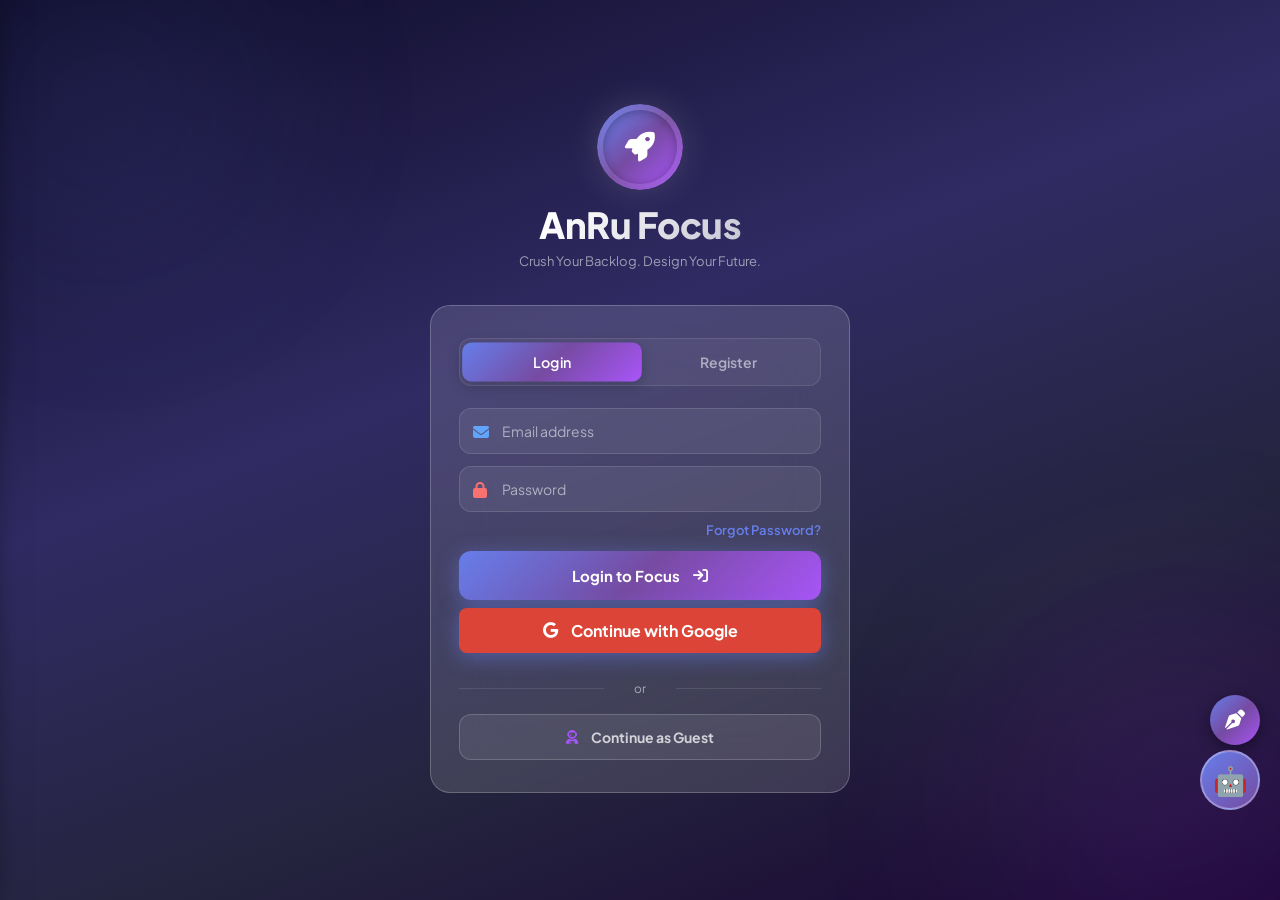
==== commit af23363f: "Add files via upload" ====
--- a/index.html
+++ b/index.html
@@ -5,7 +5,7 @@
   <meta name="viewport" content="width=device-width, initial-scale=1.0, maximum-scale=1.0">
   <title>AnRu Focus</title>
   
-  <link href="https://fonts.googleapis.com/css2?family=Outfit:wght@300;400;500;600;700;800;900&family=Playfair+Display:wght@700;900&display=swap" rel="stylesheet">
+  <link href="https://fonts.googleapis.com/css2?family=Plus+Jakarta+Sans:wght@400;500;600;700;800;900&family=Outfit:wght@400;500;600;700;800;900&display=swap" rel="stylesheet">
   <link rel="stylesheet" href="https://cdnjs.cloudflare.com/ajax/libs/font-awesome/6.4.0/css/all.min.css">
   <link rel="stylesheet" href="style.css">
   <link rel="stylesheet" href="sidebar.css">
@@ -76,16 +76,20 @@
 <!-- ██████ MAIN APP SCREEN ██████ -->
 <div class="screen" id="appScreen">
 <div class="top-nav">
-  <div style="display:flex; align-items:center;">
+  <div style="display:flex; align-items:center; gap:8px;">
     <button class="menu-btn" onclick="openSidebar()"><i class="fa-solid fa-bars"></i></button>
     <div class="nav-brand"><i class="fa-solid fa-rocket" style="color: #fbbf24;"></i> AnRu Focus</div>
   </div>
 
-    <div class="nav-right">
-      <div class="nav-avatar" id="navAv" onclick="switchPage('profile')">?</div>
-      <button class="btn-logout" onclick="doLogout()"><i class="fa-solid fa-power-off"></i></button>
-    </div>
-  </div>
+  <div id="navStreakChip" onclick="switchPage('profile')" style="display:flex; align-items:center; gap:5px; background:rgba(251,191,36,0.15); border:1px solid rgba(251,191,36,0.35); padding:5px 12px; border-radius:18px; font-size:11px; font-weight:800; color:#fbbf24; cursor:pointer;" title="Current Streak">
+    <i class="fa-solid fa-bolt"></i> <span id="topStreakNum">1</span> Day
+  </div>
+
+  <div class="nav-right">
+    <div class="nav-avatar" id="navAv" onclick="switchPage('profile')">?</div>
+    <button class="btn-logout" onclick="doLogout()"><i class="fa-solid fa-power-off"></i></button>
+  </div>
+</div>
 
   <div class="main-content">
     
--- a/style.css
+++ b/style.css
@@ -910,3 +910,249 @@
   0%, 100% { transform: scale(1) translateY(0); }
   50% { transform: scale(1.08) translateY(-6px); filter: drop-shadow(0 0 30px rgba(239, 68, 68, 0.8)); }
 }
+
+
+/* =========================================================
+   🚀 2026 ULTRA-MODERN APPLE/LINEAR UI SYSTEM UPGRADE
+   ========================================================= */
+
+/* 1. Global Typography: Clean, Sharp Geometric Sans */
+body, button, input, select, textarea {
+  font-family: 'Plus Jakarta Sans', 'Outfit', -apple-system, sans-serif !important;
+}
+
+.sec-title, .nav-brand, .stat-card .sn, .ps-num, .ring-pct, .modal-title, .profile-name, .auth-hero h1 {
+  font-family: 'Plus Jakarta Sans', 'Outfit', -apple-system, sans-serif !important;
+  letter-spacing: -0.5px;
+}
+
+/* 2. Floating Capsule Header */
+.top-nav {
+  display: flex !important;
+  align-items: center !important;
+  justify-content: space-between !important;
+  padding: 10px 16px !important;
+  background: rgba(16, 12, 34, 0.78) !important;
+  backdrop-filter: blur(35px) saturate(190%) !important;
+  -webkit-backdrop-filter: blur(35px) saturate(190%) !important;
+  border: 1px solid rgba(255, 255, 255, 0.14) !important;
+  border-radius: 26px !important;
+  position: sticky !important;
+  top: 10px !important;
+  margin: 10px 14px 14px !important;
+  z-index: 900 !important;
+  box-shadow: 0 10px 30px rgba(0, 0, 0, 0.45), inset 0 1px 1px rgba(255, 255, 255, 0.18) !important;
+  transition: all 0.3s cubic-bezier(0.16, 1, 0.3, 1) !important;
+}
+
+.menu-btn {
+  width: 38px !important;
+  height: 38px !important;
+  border-radius: 12px !important;
+  background: rgba(255, 255, 255, 0.08) !important;
+  border: 1px solid rgba(255, 255, 255, 0.12) !important;
+  color: #ffffff !important;
+  display: flex !important;
+  align-items: center !important;
+  justify-content: center !important;
+  font-size: 16px !important;
+  cursor: pointer !important;
+  transition: all 0.2s cubic-bezier(0.16, 1, 0.3, 1) !important;
+}
+.menu-btn:active {
+  transform: scale(0.92) !important;
+  background: rgba(255, 255, 255, 0.16) !important;
+}
+
+.nav-brand {
+  font-size: 17px !important;
+  font-weight: 800 !important;
+  letter-spacing: -0.3px !important;
+  background: linear-gradient(135deg, #ffffff 40%, rgba(255,255,255,0.7)) !important;
+  -webkit-background-clip: text !important;
+  -webkit-text-fill-color: transparent !important;
+}
+
+.nav-avatar {
+  width: 38px !important;
+  height: 38px !important;
+  border-radius: 50% !important;
+  background: linear-gradient(135deg, var(--p1), var(--p2)) !important;
+  border: 2px solid rgba(255, 255, 255, 0.25) !important;
+  box-shadow: 0 0 12px rgba(168, 85, 247, 0.5) !important;
+  cursor: pointer !important;
+  transition: transform 0.2s !important;
+}
+.nav-avatar:active { transform: scale(0.92) !important; }
+
+.btn-logout {
+  width: 34px !important;
+  height: 34px !important;
+  border-radius: 50% !important;
+  background: rgba(239, 68, 68, 0.15) !important;
+  border: 1px solid rgba(239, 68, 68, 0.3) !important;
+  color: #f87171 !important;
+  display: flex !important;
+  align-items: center !important;
+  justify-content: center !important;
+  cursor: pointer !important;
+  transition: all 0.2s !important;
+}
+.btn-logout:active { transform: scale(0.9) !important; }
+
+/* 3. Obsidian Glass Welcome Banner */
+.welcome-banner {
+  border-radius: 24px !important;
+  padding: 20px 22px !important;
+  margin-bottom: 16px !important;
+  background: linear-gradient(135deg, rgba(24, 18, 52, 0.85), rgba(46, 16, 101, 0.45)) !important;
+  border: 1px solid rgba(168, 85, 247, 0.28) !important;
+  box-shadow: 0 12px 35px rgba(0, 0, 0, 0.4), inset 0 1px 1px rgba(255, 255, 255, 0.18) !important;
+  backdrop-filter: blur(25px) !important;
+  position: relative !important;
+  overflow: hidden !important;
+}
+.welcome-banner::before {
+  content: '' !important;
+  position: absolute !important;
+  top: -30px !important;
+  right: -30px !important;
+  width: 140px !important;
+  height: 140px !important;
+  background: radial-gradient(circle, rgba(168, 85, 247, 0.35) 0%, rgba(236, 72, 153, 0.15) 50%, transparent 70%) !important;
+  border-radius: 50% !important;
+  pointer-events: none !important;
+  animation: pulseAurora 6s ease-in-out infinite alternate !important;
+}
+@keyframes pulseAurora {
+  0% { transform: scale(1) translate(0, 0); opacity: 0.6; }
+  100% { transform: scale(1.3) translate(-20px, 20px); opacity: 1; }
+}
+
+/* 4. Bento Grid: Linear / Apple Health Style */
+.stat-card {
+  padding: 16px 16px 14px !important;
+  border-radius: 20px !important;
+  background: rgba(18, 12, 38, 0.75) !important;
+  border: 1px solid rgba(255, 255, 255, 0.12) !important;
+  box-shadow: 0 8px 25px rgba(0, 0, 0, 0.35), inset 0 1px 1px rgba(255, 255, 255, 0.12) !important;
+  backdrop-filter: blur(25px) !important;
+  transition: all 0.25s cubic-bezier(0.16, 1, 0.3, 1) !important;
+  cursor: pointer !important;
+}
+.stat-card:hover {
+  transform: translateY(-3px) !important;
+  border-color: rgba(168, 85, 247, 0.5) !important;
+  box-shadow: 0 12px 30px rgba(0, 0, 0, 0.5), 0 0 15px rgba(168, 85, 247, 0.2) !important;
+}
+.stat-card:active {
+  transform: scale(0.96) !important;
+}
+.stat-card .sn {
+  font-size: 28px !important;
+  font-weight: 900 !important;
+  letter-spacing: -0.5px !important;
+  line-height: 1.1 !important;
+  color: #ffffff !important;
+}
+
+/* 5. Modern Tasks & Checkboxes */
+.task-item {
+  background: rgba(18, 12, 38, 0.72) !important;
+  border: 1px solid rgba(255, 255, 255, 0.1) !important;
+  border-radius: 18px !important;
+  padding: 14px 16px !important;
+  margin-bottom: 10px !important;
+  box-shadow: 0 6px 20px rgba(0, 0, 0, 0.3) !important;
+  backdrop-filter: blur(20px) !important;
+  transition: all 0.25s cubic-bezier(0.16, 1, 0.3, 1) !important;
+}
+.task-item::before { display: none !important; }
+.task-item:hover {
+  transform: translateY(-2px) !important;
+  border-color: rgba(168, 85, 247, 0.4) !important;
+  box-shadow: 0 10px 25px rgba(0, 0, 0, 0.4) !important;
+}
+.check-circle {
+  width: 24px !important;
+  height: 24px !important;
+  border-radius: 50% !important;
+  border: 2px solid rgba(255, 255, 255, 0.25) !important;
+  background: rgba(255, 255, 255, 0.05) !important;
+  transition: all 0.25s cubic-bezier(0.16, 1, 0.3, 1) !important;
+}
+.check-circle.checked {
+  background: linear-gradient(135deg, #10b981, #059669) !important;
+  border-color: #10b981 !important;
+  box-shadow: 0 0 12px rgba(16, 185, 129, 0.6) !important;
+  transform: scale(1.08) !important;
+}
+
+/* 6. Subjects Circular Progress Rings & Modern Grid */
+.subj-card {
+  background: rgba(18, 12, 38, 0.75) !important;
+  border: 1px solid rgba(255, 255, 255, 0.12) !important;
+  border-radius: 20px !important;
+  padding: 18px 16px !important;
+  box-shadow: 0 8px 25px rgba(0, 0, 0, 0.35) !important;
+  backdrop-filter: blur(25px) !important;
+  transition: all 0.25s cubic-bezier(0.16, 1, 0.3, 1) !important;
+}
+.subj-card:hover {
+  transform: translateY(-3px) !important;
+  border-color: var(--p1) !important;
+  box-shadow: 0 12px 30px rgba(168, 85, 247, 0.35) !important;
+}
+.subj-card .sn {
+  font-size: 15px !important;
+  font-weight: 800 !important;
+}
+
+/* 7. iOS-Style Bottom Sheet Modals */
+.modal-overlay {
+  display: none;
+  position: fixed;
+  inset: 0;
+  z-index: 9999;
+  background: rgba(0, 0, 0, 0.65);
+  backdrop-filter: blur(14px);
+  -webkit-backdrop-filter: blur(14px);
+  align-items: flex-end;
+  justify-content: center;
+  padding: 0;
+}
+.modal-overlay.open {
+  display: flex !important;
+  animation: fadeInSheet 0.3s cubic-bezier(0.16, 1, 0.3, 1);
+}
+.modal-box {
+  width: 100% !important;
+  max-width: 480px !important;
+  background: rgba(18, 12, 38, 0.95) !important;
+  border: 1px solid rgba(255, 255, 255, 0.16) !important;
+  border-bottom: none !important;
+  border-radius: 28px 28px 0 0 !important;
+  padding: 16px 22px 34px !important;
+  box-shadow: 0 -10px 40px rgba(0, 0, 0, 0.6), inset 0 1px 1px rgba(255, 255, 255, 0.25) !important;
+  animation: slideUpSheet 0.38s cubic-bezier(0.16, 1, 0.3, 1) !important;
+  max-height: 85vh !important;
+  overflow-y: auto !important;
+  position: relative !important;
+}
+.modal-box::before {
+  content: '';
+  display: block;
+  width: 38px;
+  height: 4px;
+  background: rgba(255, 255, 255, 0.25);
+  border-radius: 4px;
+  margin: 0 auto 16px;
+}
+@keyframes slideUpSheet {
+  from { transform: translateY(100%); }
+  to { transform: translateY(0); }
+}
+@keyframes fadeInSheet {
+  from { opacity: 0; }
+  to { opacity: 1; }
+}
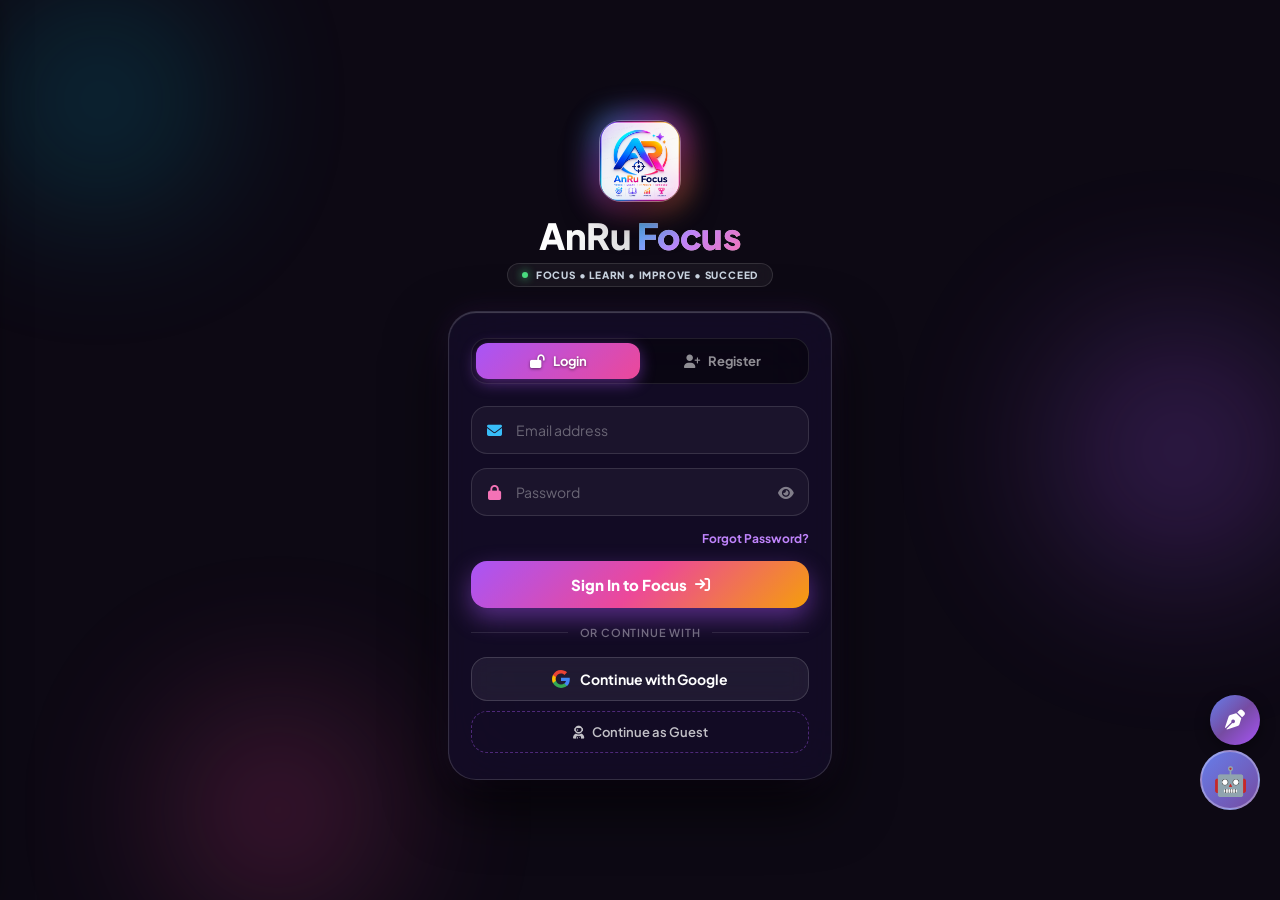
==== commit 2f54aae9: "Add files via upload" ====
--- a/index.html
+++ b/index.html
@@ -9,7 +9,19 @@
   <link rel="stylesheet" href="https://cdnjs.cloudflare.com/ajax/libs/font-awesome/6.4.0/css/all.min.css">
   <link rel="stylesheet" href="style.css">
   <link rel="stylesheet" href="sidebar.css">
-  <link rel="manifest" href="manifest.json">
+    <link rel="manifest" href="manifest.json">
+  <link rel="icon" type="image/png" href="icon.png">
+  <link rel="apple-touch-icon" href="icon.png">
+  <meta name="theme-color" content="#0d0914">
+  <meta name="mobile-web-app-capable" content="yes">
+  <meta name="apple-mobile-web-app-capable" content="yes">
+  <meta name="apple-mobile-web-app-status-bar-style" content="black-translucent">
+  <link rel="icon" type="image/png" href="icon-192.png">
+  <link rel="apple-touch-icon" href="icon-192.png">
+  <meta name="theme-color" content="#0d0914">
+  <meta name="mobile-web-app-capable" content="yes">
+  <meta name="apple-mobile-web-app-capable" content="yes">
+  <meta name="apple-mobile-web-app-status-bar-style" content="black-translucent">
   <!-- Universal Apple Glassmorphism Modal System -->
   <link rel="stylesheet" href="anru-modal.css">
   
@@ -30,44 +42,124 @@
 </head>
 <body>
 
-<!-- ██████ LOGIN SCREEN ██████ -->
+<!-- ██████ LOGIN SCREEN (NEXT-GEN MODERN ANIMATED AUTH) ██████ -->
 <div class="screen active" id="loginScreen">
+  <!-- Dynamic Ambient Glowing Orbs Background -->
+  <div class="auth-ambient-orbs">
+    <div class="ambient-orb orb-cyan"></div>
+    <div class="ambient-orb orb-purple"></div>
+    <div class="ambient-orb orb-pink"></div>
+  </div>
+
   <div class="auth-container">
+    <!-- 🌟 Hero Branding Header -->
     <div class="auth-hero">
-      <div class="logo-ring"><div class="logo-inner"><i class="fa-solid fa-rocket" style="color: #fff;"></i></div></div>
-      <h1>AnRu Focus</h1>
-      <p>Crush Your Backlog. Design Your Future.</p>
-    </div>
-    <div class="auth-card glass2">
-      <div class="tab-switcher">
-        <button class="tab-btn active" id="tabLogin" onclick="switchAuthTab('login')">Login</button>
-        <button class="tab-btn" id="tabReg" onclick="switchAuthTab('reg')">Register</button>
-      </div>
+      <div class="auth-brand-badge">
+        <div class="auth-icon-halo"></div>
+        <img src="icon.png" onerror="this.src='https://img.icons8.com/fluency/96/brain.png'" class="auth-icon-img" alt="AnRu Focus">
+      </div>
+      <h1 class="auth-title">AnRu <span class="auth-title-gradient">Focus</span></h1>
+      <div class="auth-tagline-chip">
+        <span class="pulse-dot"></span>
+        <span>FOCUS • LEARN • IMPROVE • SUCCEED</span>
+      </div>
+    </div>
+
+    <!-- 💎 Luxury Glassmorphic Auth Card -->
+    <div class="auth-card glass-luxury">
+      <!-- Animated Pill Tab Switcher -->
+      <div class="auth-tab-switch">
+        <div class="auth-tab-slider" id="authTabSlider"></div>
+        <button class="auth-tab active" id="tabLogin" onclick="switchAuthTab('login')">
+          <i class="fa-solid fa-lock-open"></i> Login
+        </button>
+        <button class="auth-tab" id="tabReg" onclick="switchAuthTab('reg')">
+          <i class="fa-solid fa-user-plus"></i> Register
+        </button>
+      </div>
+
+      <!-- Error Notification Box -->
       <div class="err-box" id="authErr"></div>
-      
+
+      <!-- 🔐 LOGIN PANEL -->
       <div class="form-panel active" id="panelLogin">
-        <div class="inp-wrap"><span class="ico"><i class="fa-solid fa-envelope" style="color: #60a5fa;"></i></span><input type="email" id="liEmail" placeholder="Email address" autocomplete="email"></div>
-        <div class="inp-wrap"><span class="ico"><i class="fa-solid fa-lock" style="color: #f87171;"></i></span><input type="password" id="liPass" placeholder="Password" autocomplete="current-password"></div>
-        
-        <div style="text-align: right; margin-top: -6px; margin-bottom: 12px;">
-          <a href="#" onclick="doForgotPassword(); return false;" style="color: var(--p1, #a855f7); font-size: 13px; text-decoration: none; font-weight: 600;">Forgot Password?</a>
-        </div>
-
-        <button class="btn btn-grad" onclick="doLogin()">Login to Focus <i class="fa-solid fa-arrow-right-to-bracket" style="margin-left: 5px;"></i></button>
-        <button class="btn btn-grad" style="background: #db4437; color: white; width: 100%; padding: 12px; border: none; border-radius: 8px; font-size: 16px; margin-bottom: 10px; cursor: pointer;margin-top: 8px" onclick="continueWithGoogle()">
-          <i class="fa-brands fa-google" style="margin-right: 5px;"></i> Continue with Google
+        <div class="auth-input-group">
+          <span class="auth-input-icon"><i class="fa-solid fa-envelope" style="color: #38bdf8;"></i></span>
+          <input type="email" id="liEmail" placeholder="Email address" autocomplete="email">
+        </div>
+
+        <div class="auth-input-group">
+          <span class="auth-input-icon"><i class="fa-solid fa-lock" style="color: #f472b6;"></i></span>
+          <input type="password" id="liPass" placeholder="Password" autocomplete="current-password">
+          <button type="button" class="pwd-toggle-btn" onclick="togglePasswordVisibility('liPass', this)" tabindex="-1" title="Show/Hide Password">
+            <i class="fa-solid fa-eye"></i>
+          </button>
+        </div>
+
+        <div class="auth-forgot-row">
+          <a href="#" onclick="doForgotPassword(); return false;" class="auth-forgot-link">Forgot Password?</a>
+        </div>
+
+        <button class="auth-btn-primary" onclick="doLogin()">
+          <span class="auth-btn-shine"></span>
+          <span class="auth-btn-text">Sign In to Focus</span>
+          <i class="fa-solid fa-arrow-right-to-bracket auth-btn-icon"></i>
         </button>
 
-        <div class="divider">or</div>
-        <button class="btn btn-glass" onclick="guestLogin()"><i class="fa-solid fa-user-astronaut" style="color: #a855f7; margin-right: 5px;"></i> Continue as Guest</button>
-      </div>
-      
+        <div class="auth-divider"><span>or continue with</span></div>
+
+        <button class="auth-btn-google" onclick="continueWithGoogle()">
+          <svg class="google-svg" viewBox="0 0 24 24">
+            <path fill="#4285F4" d="M23.745 12.27c0-.7-.06-1.4-.19-2.07H12v4.51h6.6c-.29 1.52-1.14 2.82-2.4 3.68v3.05h3.88c2.27-2.09 3.66-5.17 3.66-9.17z"/>
+            <path fill="#34A853" d="M12 24c3.24 0 5.95-1.08 7.93-2.91l-3.88-3.05c-1.08.72-2.45 1.16-4.05 1.16-3.12 0-5.77-2.1-6.72-4.93H1.25v3.15C3.26 21.36 7.34 24 12 24z"/>
+            <path fill="#FBBC05" d="M5.28 14.27c-.25-.72-.38-1.49-.38-2.27s.13-1.55.38-2.27V6.58H1.25C.45 8.18 0 9.99 0 12s.45 3.82 1.25 5.42l4.03-3.15z"/>
+            <path fill="#EA4335" d="M12 4.75c1.77 0 3.35.61 4.6 1.8l3.42-3.42C17.95 1.19 15.24 0 12 0 7.34 0 3.26 2.64 1.25 6.58l4.03 3.15c.95-2.83 3.6-4.98 6.72-4.98z"/>
+          </svg>
+          <span>Continue with Google</span>
+        </button>
+
+        <button class="auth-btn-guest" onclick="guestLogin()">
+          <i class="fa-solid fa-user-astronaut"></i>
+          <span>Continue as Guest</span>
+        </button>
+      </div>
+
+      <!-- ✨ REGISTER PANEL -->
       <div class="form-panel" id="panelReg">
-        <div class="inp-wrap"><span class="ico"><i class="fa-solid fa-user" style="color: #a855f7;"></i></span><input type="text" id="reName" placeholder="Your full name"></div>
-        <div class="inp-wrap"><span class="ico"><i class="fa-solid fa-envelope" style="color: #60a5fa;"></i></span><input type="email" id="reEmail" placeholder="Email address"></div>
-        <div class="inp-wrap"><span class="ico"><i class="fa-solid fa-graduation-cap" style="color: #fbbf24;"></i></span><input type="text" id="reCourse" placeholder="Course / College (optional)"></div>
-        <div class="inp-wrap"><span class="ico"><i class="fa-solid fa-lock" style="color: #f87171;"></i></span><input type="password" id="rePass" placeholder="Create password (min 4 chars)"></div>
-        <button class="btn btn-grad" onclick="doRegister()">Create Account <i class="fa-solid fa-wand-magic-sparkles" style="margin-left: 5px;"></i></button>
+        <div class="auth-input-group">
+          <span class="auth-input-icon"><i class="fa-solid fa-user" style="color: #c084fc;"></i></span>
+          <input type="text" id="reName" placeholder="Your full name" autocomplete="name">
+        </div>
+
+        <div class="auth-input-group">
+          <span class="auth-input-icon"><i class="fa-solid fa-envelope" style="color: #38bdf8;"></i></span>
+          <input type="email" id="reEmail" placeholder="Email address" autocomplete="email">
+        </div>
+
+        <div class="auth-input-group">
+          <span class="auth-input-icon"><i class="fa-solid fa-graduation-cap" style="color: #fbbf24;"></i></span>
+          <input type="text" id="reCourse" placeholder="Class / Exam (e.g. 11th UP Board)">
+        </div>
+
+        <div class="auth-input-group">
+          <span class="auth-input-icon"><i class="fa-solid fa-lock" style="color: #f472b6;"></i></span>
+          <input type="password" id="rePass" placeholder="Create password (min 4 chars)" oninput="checkPasswordStrength(this.value)">
+          <button type="button" class="pwd-toggle-btn" onclick="togglePasswordVisibility('rePass', this)" tabindex="-1" title="Show/Hide Password">
+            <i class="fa-solid fa-eye"></i>
+          </button>
+        </div>
+
+        <!-- Live Password Strength Meter -->
+        <div class="pwd-strength-container" id="pwdStrengthWrap" style="display:none;">
+          <div class="pwd-strength-track"><div class="pwd-strength-fill" id="pwdStrengthFill"></div></div>
+          <span class="pwd-strength-label" id="pwdStrengthText">Weak</span>
+        </div>
+
+        <button class="auth-btn-primary" onclick="doRegister()">
+          <span class="auth-btn-shine"></span>
+          <span class="auth-btn-text">Create Account</span>
+          <i class="fa-solid fa-wand-magic-sparkles auth-btn-icon"></i>
+        </button>
       </div>
     </div>
   </div>
@@ -79,10 +171,6 @@
   <div style="display:flex; align-items:center; gap:8px;">
     <button class="menu-btn" onclick="openSidebar()"><i class="fa-solid fa-bars"></i></button>
     <div class="nav-brand"><i class="fa-solid fa-rocket" style="color: #fbbf24;"></i> AnRu Focus</div>
-  </div>
-
-  <div id="navStreakChip" onclick="switchPage('profile')" style="display:flex; align-items:center; gap:5px; background:rgba(251,191,36,0.15); border:1px solid rgba(251,191,36,0.35); padding:5px 12px; border-radius:18px; font-size:11px; font-weight:800; color:#fbbf24; cursor:pointer;" title="Current Streak">
-    <i class="fa-solid fa-bolt"></i> <span id="topStreakNum">1</span> Day
   </div>
 
   <div class="nav-right">
@@ -269,6 +357,21 @@
       </div>
 
       <div class="qs-pro-cards" style="margin-bottom:24px;">
+                <!-- 🏆 FLAGSHIP: BOARD POCKET DECK -->
+        <div class="qs-card-3d glass-panel" onclick="window.location.href='board-deck.html'" onpointerdown="playQsHover()" onmouseenter="playQsHover()" style="border: 1px solid rgba(251,191,36,0.4); background: linear-gradient(135deg, rgba(251,191,36,0.14), rgba(168,85,247,0.16)); box-shadow: 0 0 25px rgba(251,191,36,0.15);">
+          <div class="qs-card-content">
+            <div class="qs-icon-wrapper" style="background: linear-gradient(135deg, #fbbf24, #f59e0b); box-shadow: 0 0 20px rgba(251,191,36,0.5);"><i class="fa-solid fa-graduation-cap qs-floating-icon" style="color:#000;"></i></div>
+            <div class="qs-text-content">
+              <div style="display:flex; align-items:center; gap:6px;">
+                <h4 class="qs-card-title" style="color:#fff;">Board Pocket Deck</h4>
+                <span style="font-size:9px; background:#fbbf24; color:#000; font-weight:900; padding:2px 6px; border-radius:6px;">10 • 11 • 12</span>
+              </div>
+              <p class="qs-card-desc">UP Board Formulas, Sahitya & Diagrams</p>
+            </div>
+            <div class="qs-arrow-btn"><i class="fa-solid fa-arrow-right-long" style="color:#fbbf24;"></i></div>
+          </div>
+        </div>
+
         <!-- Notes Vault -->
         <div class="qs-card-3d glass-panel" onclick="window.location.href='notes-vault.html'" onpointerdown="playQsHover()" onmouseenter="playQsHover()">
           <div class="qs-card-content">
@@ -408,6 +511,31 @@
             <div class="qs-arrow-btn"><i class="fa-solid fa-arrow-right-long"></i></div>
           </div>
         </div>
+
+        <!-- 🧠 60-Second Daily Flash Recall -->
+        <div class="qs-card-3d glass-panel" onclick="FlashRecall.openModal()" onpointerdown="playQsHover()" onmouseenter="playQsHover()">
+          <div class="qs-card-content">
+            <div class="qs-icon-wrapper" style="background: linear-gradient(135deg, #a855f7, #6366f1); box-shadow: 0 0 20px rgba(168,85,247,0.5);"><i class="fa-solid fa-brain qs-floating-icon" style="color:#fff;"></i></div>
+            <div class="qs-text-content">
+              <h4 class="qs-card-title">Flash Recall (60s)</h4>
+              <p class="qs-card-desc">Daily Formula & Concept Warmup</p>
+            </div>
+            <div class="qs-arrow-btn"><i class="fa-solid fa-arrow-right-long"></i></div>
+          </div>
+        </div>
+
+        <!-- 🌙 Evening Study Diary -->
+        <div class="qs-card-3d glass-panel" onclick="EveningDiary.openDiaryModal()" onpointerdown="playQsHover()" onmouseenter="playQsHover()">
+          <div class="qs-card-content">
+            <div class="qs-icon-wrapper" style="background: linear-gradient(135deg, #6366f1, #c084fc); box-shadow: 0 0 20px rgba(99,102,241,0.5);"><i class="fa-solid fa-moon qs-floating-icon" style="color:#fff;"></i></div>
+            <div class="qs-text-content">
+              <h4 class="qs-card-title">Evening Reflection</h4>
+              <p class="qs-card-desc">2-Min Daily Log & Tomorrow Top-2</p>
+            </div>
+            <div class="qs-arrow-btn"><i class="fa-solid fa-arrow-right-long"></i></div>
+          </div>
+        </div>
+
       </div>
 
       <!-- 👥 SHELF 3: STUDENT CONNECT & COMMUNITY -->
@@ -813,15 +941,15 @@
   <div class="modal-box glass2" style="max-width:400px; padding:16px;">
     <button class="modal-close" onclick="document.getElementById('reportModal').classList.remove('open')"><i class="fa-solid fa-xmark"></i></button>
     <div class="modal-title" style="font-size:18px; margin-bottom:10px;"><i class="fa-solid fa-chart-simple" style="color: #60a5fa;"></i> Weekly Report</div>
-    <div id="reportContent" style="background:#fff; color:#111; padding:20px; border-radius:12px; margin-bottom:16px; box-shadow:0 10px 25px rgba(0,0,0,0.3);">
-      <div style="text-align:center; font-family:'Playfair Display', serif; font-weight:900; font-size:22px; margin-bottom:10px; color:#222;">AnRu Focus</div>
-      <div style="text-align:center; font-size:12px; color:#666; margin-bottom:20px; border-bottom:1px solid #eee; padding-bottom:10px;">Weekly Academic Performance</div>
-      <div style="font-size:14px; font-weight:600; margin-bottom:8px;" id="reportDateRange">Date: -- to --</div>
-      <div style="font-size:13px; margin-bottom:6px;"><i class="fa-solid fa-user-graduate" style="color: #a855f7;"></i> Student: <span id="reportStudentName" style="font-weight:700;">--</span></div>
-      <div style="font-size:13px; margin-bottom:6px;"><i class="fa-solid fa-clock" style="color: #fbbf24;"></i> Total Focus: <span id="reportTotalTime" style="font-weight:700;">0h 0m</span></div>
-      <div style="font-size:13px; margin-bottom:6px;"><i class="fa-solid fa-check" style="color: #4ade80;"></i> Tasks Done: <span id="reportTasksDone" style="font-weight:700;">0</span></div>
-      <div style="font-size:13px; margin-bottom:20px;"><i class="fa-solid fa-box-archive" style="color: #f87171;"></i> Backlogs Cleared: <span id="reportBacklogsCleared" style="font-weight:700;">0</span></div>
-      <div style="text-align:center; font-size:11px; color:#888; font-style:italic; border-top:1px solid #eee; padding-top:10px;">"Consistency is the ultimate superpower."</div>
+    <div id="reportContent" style="background:rgba(255,255,255,0.06); color:#fff; padding:20px; border-radius:18px; margin-bottom:16px; border:1px solid rgba(255,255,255,0.12); box-shadow:0 10px 30px rgba(0,0,0,0.35);">
+      <div style="text-align:center; font-family:'Plus Jakarta Sans',sans-serif; font-weight:800; font-size:22px; margin-bottom:6px; color:#fff;">AnRu Focus</div>
+      <div style="text-align:center; font-size:12px; color:var(--textMuted); margin-bottom:18px; border-bottom:1px solid rgba(255,255,255,0.1); padding-bottom:10px;">Weekly Academic Performance</div>
+      <div style="font-size:14px; font-weight:700; margin-bottom:10px; color:#60a5fa;" id="reportDateRange">Date: -- to --</div>
+      <div style="font-size:13px; margin-bottom:7px;"><i class="fa-solid fa-user-graduate" style="color: #a855f7;"></i> Student: <span id="reportStudentName" style="font-weight:700; color:#fff;">--</span></div>
+      <div style="font-size:13px; margin-bottom:7px;"><i class="fa-solid fa-clock" style="color: #fbbf24;"></i> Total Focus: <span id="reportTotalTime" style="font-weight:700; color:#fff;">0h 0m</span></div>
+      <div style="font-size:13px; margin-bottom:7px;"><i class="fa-solid fa-check" style="color: #4ade80;"></i> Tasks Done: <span id="reportTasksDone" style="font-weight:700; color:#fff;">0</span></div>
+      <div style="font-size:13px; margin-bottom:18px;"><i class="fa-solid fa-box-archive" style="color: #f87171;"></i> Backlogs Cleared: <span id="reportBacklogsCleared" style="font-weight:700; color:#fff;">0</span></div>
+      <div style="text-align:center; font-size:11px; color:var(--textMuted); font-style:italic; border-top:1px solid rgba(255,255,255,0.1); padding-top:10px;">"Consistency is the ultimate superpower."</div>
     </div>
     <button class="btn btn-grad" onclick="printReport()">Download / Print Report <i class="fa-solid fa-print"></i></button>
   </div>
@@ -967,8 +1095,59 @@
 <script src="focus-audio.js"></script>
 <script src="backlog-boss.js"></script>
 <script src="focus-wheel.js"></script>
+<script src="flash-recall.js"></script>
+<script src="evening-diary.js"></script>
 <script src="anru-modal.js"></script>
+<script src="bottom-sheet-gestures.js"></script>
 <script src="anru-notify.js"></script>
+
+
+<!-- 📲 Smart PWA Install Banner (Triggers Android Chrome System Install Prompt) -->
+<div id="anru-install-banner" style="display:none; position:fixed; bottom:75px; left:50%; transform:translateX(-50%); width:92%; max-width:400px; background:linear-gradient(135deg, rgba(26,16,63,0.97), rgba(15,8,36,0.98)); border:1px solid rgba(168,85,247,0.45); border-radius:18px; padding:12px 16px; z-index:99999; box-shadow:0 12px 35px rgba(0,0,0,0.85); backdrop-filter:blur(15px); align-items:center; gap:12px;">
+  <img src="icon.png" onerror="this.src='https://img.icons8.com/fluency/96/brain.png'" style="width:40px; height:40px; border-radius:10px; object-fit:cover; flex-shrink:0;">
+  <div style="flex:1;">
+    <div style="font-size:13px; font-weight:800; color:#fff;">Install AnRu Focus</div>
+    <div style="font-size:11px; color:#cbd5e1;">Add to Home Screen with App Icon</div>
+  </div>
+  <button onclick="installAnruPWA()" style="background:linear-gradient(135deg,#a855f7,#ec4899); color:#fff; border:none; border-radius:10px; padding:8px 14px; font-size:12px; font-weight:800; cursor:pointer;">
+    Install
+  </button>
+  <span onclick="document.getElementById('anru-install-banner').style.display='none'" style="color:#94a3b8; font-size:16px; cursor:pointer; padding:0 4px;">&times;</span>
+</div>
+
+<script>
+  // Service Worker Registration
+  if ('serviceWorker' in navigator) {
+    window.addEventListener('load', () => {
+      navigator.serviceWorker.register('sw.js')
+        .then(reg => console.log('[PWA] Service Worker registered:', reg.scope))
+        .catch(err => console.warn('[PWA] Service Worker reg failed:', err));
+    });
+  }
+
+  // PWA Install Prompt Listener
+  let deferredPrompt;
+  window.addEventListener('beforeinstallprompt', (e) => {
+    e.preventDefault();
+    deferredPrompt = e;
+    const banner = document.getElementById('anru-install-banner');
+    if (banner) banner.style.display = 'flex';
+  });
+
+  window.installAnruPWA = function() {
+    if (deferredPrompt) {
+      deferredPrompt.prompt();
+      deferredPrompt.userChoice.then((choiceResult) => {
+        if (choiceResult.outcome === 'accepted') {
+          console.log('[PWA] User accepted installation');
+        }
+        deferredPrompt = null;
+        const banner = document.getElementById('anru-install-banner');
+        if (banner) banner.style.display = 'none';
+      });
+    }
+  };
+</script>
 
 </body>
 </html>
--- a/style.css
+++ b/style.css
@@ -538,10 +538,18 @@
 ████████████████████████████████████████████████████████████ 
 */
 @media print {
-  body * { visibility: hidden; }
-  #reportContent, #reportContent * { visibility: visible; }
-  #reportContent { position: absolute; left: 0; top: 0; width: 100%; box-shadow: none; border: none; margin: 0; padding: 20px; }
-  .modal-overlay { background: transparent; position: absolute; align-items: flex-start; }
+  body * { visibility: hidden !important; }
+  #reportContent, #reportContent * { visibility: visible !important; }
+  #reportContent { 
+    position: absolute !important; left: 0 !important; top: 0 !important; width: 100% !important; 
+    background: #ffffff !important; color: #111111 !important; 
+    box-shadow: none !important; border: none !important; margin: 0 !important; padding: 20px !important; 
+  }
+  #reportContent div, #reportContent span, #reportContent p {
+    color: #111111 !important;
+    text-shadow: none !important;
+  }
+  .modal-overlay { background: transparent !important; position: absolute !important; align-items: flex-start !important; }
 }
 
 /* =========================================================
@@ -977,10 +985,19 @@
   width: 38px !important;
   height: 38px !important;
   border-radius: 50% !important;
-  background: linear-gradient(135deg, var(--p1), var(--p2)) !important;
-  border: 2px solid rgba(255, 255, 255, 0.25) !important;
+  background: linear-gradient(135deg, var(--p1), var(--p2));
+  background-size: cover !important;
+  background-position: center !important;
+  background-repeat: no-repeat !important;
+  border: 2px solid rgba(255, 255, 255, 0.3) !important;
   box-shadow: 0 0 12px rgba(168, 85, 247, 0.5) !important;
   cursor: pointer !important;
+  display: flex !important;
+  align-items: center !important;
+  justify-content: center !important;
+  font-weight: 800 !important;
+  font-size: 14px !important;
+  overflow: hidden !important;
   transition: transform 0.2s !important;
 }
 .nav-avatar:active { transform: scale(0.92) !important; }
@@ -1156,3 +1173,493 @@
   from { opacity: 0; }
   to { opacity: 1; }
 }
+
+
+/* ==========================================================================
+   ✨ AnRu Focus Pro - Next-Gen Modern Animated Auth Screen
+   ========================================================================== */
+
+#loginScreen {
+  min-height: 100vh;
+  position: relative;
+  overflow-x: hidden;
+  display: flex;
+  align-items: center;
+  justify-content: center;
+  background: #0d0914;
+}
+
+/* Ambient Floating Glowing Orbs */
+.auth-ambient-orbs {
+  position: fixed;
+  inset: 0;
+  pointer-events: none;
+  overflow: hidden;
+  z-index: 0;
+}
+
+.ambient-orb {
+  position: absolute;
+  border-radius: 50%;
+  filter: blur(80px);
+  opacity: 0.4;
+  animation: floatOrb 14s ease-in-out infinite alternate;
+}
+
+.orb-cyan {
+  width: 280px;
+  height: 280px;
+  top: -40px;
+  left: -40px;
+  background: radial-gradient(circle, #06b6d4 0%, transparent 70%);
+}
+
+.orb-purple {
+  width: 360px;
+  height: 360px;
+  top: 30%;
+  right: -80px;
+  background: radial-gradient(circle, #a855f7 0%, transparent 70%);
+  animation-duration: 18s;
+  animation-delay: -4s;
+}
+
+.orb-pink {
+  width: 300px;
+  height: 300px;
+  bottom: -60px;
+  left: 10%;
+  background: radial-gradient(circle, #ec4899 0%, transparent 70%);
+  animation-duration: 16s;
+  animation-delay: -7s;
+}
+
+@keyframes floatOrb {
+  0% { transform: translate(0, 0) scale(1); }
+  50% { transform: translate(25px, 35px) scale(1.08); }
+  100% { transform: translate(-20px, 15px) scale(0.95); }
+}
+
+/* Auth Container */
+.auth-container {
+  position: relative;
+  z-index: 1;
+  width: 100%;
+  max-width: 420px;
+  margin: auto;
+  padding: 24px 18px;
+}
+
+/* Auth Hero */
+.auth-hero {
+  text-align: center;
+  margin-bottom: 24px;
+  animation: heroSlideUp 0.8s cubic-bezier(0.16, 1, 0.3, 1) both;
+}
+
+@keyframes heroSlideUp {
+  from { opacity: 0; transform: translateY(-25px) scale(0.94); }
+  to { opacity: 1; transform: translateY(0) scale(1); }
+}
+
+.auth-brand-badge {
+  width: 82px;
+  height: 82px;
+  margin: 0 auto 14px;
+  position: relative;
+  display: flex;
+  align-items: center;
+  justify-content: center;
+}
+
+.auth-icon-halo {
+  position: absolute;
+  inset: -6px;
+  border-radius: 28px;
+  background: linear-gradient(135deg, #06b6d4, #a855f7, #ec4899, #f59e0b);
+  filter: blur(14px);
+  opacity: 0.75;
+  animation: pulseHalo 4s ease-in-out infinite alternate;
+}
+
+@keyframes pulseHalo {
+  0% { opacity: 0.55; transform: scale(0.95); }
+  100% { opacity: 0.95; transform: scale(1.05); }
+}
+
+.auth-icon-img {
+  width: 82px;
+  height: 82px;
+  border-radius: 22px;
+  object-fit: cover;
+  position: relative;
+  z-index: 1;
+  box-shadow: 0 12px 35px rgba(0,0,0,0.65);
+  border: 1.5px solid rgba(255, 255, 255, 0.3);
+  animation: floatBadge 4s ease-in-out infinite;
+}
+
+@keyframes floatBadge {
+  0%, 100% { transform: translateY(0); }
+  50% { transform: translateY(-5px); }
+}
+
+.auth-title {
+  font-family: 'Outfit', sans-serif;
+  font-size: 32px;
+  font-weight: 900;
+  color: #ffffff;
+  letter-spacing: -0.5px;
+  margin: 0;
+  line-height: 1.1;
+}
+
+.auth-title-gradient {
+  background: linear-gradient(135deg, #38bdf8 0%, #c084fc 50%, #f472b6 100%);
+  -webkit-background-clip: text;
+  -webkit-text-fill-color: transparent;
+}
+
+.auth-tagline-chip {
+  display: inline-flex;
+  align-items: center;
+  gap: 8px;
+  margin-top: 8px;
+  padding: 5px 14px;
+  background: rgba(255, 255, 255, 0.05);
+  border: 1px solid rgba(255, 255, 255, 0.12);
+  border-radius: 20px;
+  font-size: 10px;
+  font-weight: 800;
+  letter-spacing: 0.8px;
+  color: #cbd5e1;
+  backdrop-filter: blur(10px);
+}
+
+.pulse-dot {
+  width: 6px;
+  height: 6px;
+  border-radius: 50%;
+  background: #4ade80;
+  box-shadow: 0 0 8px #4ade80;
+  animation: pulseGlow 1.8s infinite;
+}
+
+@keyframes pulseGlow {
+  0%, 100% { opacity: 1; transform: scale(1); }
+  50% { opacity: 0.4; transform: scale(0.85); }
+}
+
+/* Glassmorphism Luxury Card */
+.auth-card.glass-luxury {
+  background: rgba(20, 14, 40, 0.76);
+  border: 1px solid rgba(255, 255, 255, 0.14);
+  box-shadow: 0 24px 60px rgba(0, 0, 0, 0.75), 
+              inset 0 1px 1px rgba(255, 255, 255, 0.22),
+              0 0 30px rgba(168, 85, 247, 0.12);
+  backdrop-filter: blur(35px) saturate(190%);
+  -webkit-backdrop-filter: blur(35px) saturate(190%);
+  border-radius: 28px;
+  padding: 26px 22px;
+  animation: cardIn 0.7s cubic-bezier(0.16, 1, 0.3, 1) 0.15s both;
+}
+
+/* Animated Pill Tab Switcher */
+.auth-tab-switch {
+  display: flex;
+  position: relative;
+  background: rgba(0, 0, 0, 0.45);
+  border: 1px solid rgba(255, 255, 255, 0.1);
+  border-radius: 16px;
+  padding: 4px;
+  margin-bottom: 22px;
+}
+
+.auth-tab-slider {
+  position: absolute;
+  top: 4px;
+  bottom: 4px;
+  left: 4px;
+  width: calc(50% - 4px);
+  border-radius: 12px;
+  background: linear-gradient(135deg, #a855f7, #ec4899);
+  box-shadow: 0 4px 15px rgba(168, 85, 247, 0.45);
+  transition: transform 0.35s cubic-bezier(0.16, 1, 0.3, 1);
+  pointer-events: none;
+}
+
+.auth-tab-slider.reg-active {
+  transform: translateX(100%);
+}
+
+.auth-tab {
+  flex: 1;
+  position: relative;
+  z-index: 1;
+  display: flex;
+  align-items: center;
+  justify-content: center;
+  gap: 8px;
+  padding: 10px 14px;
+  border: none;
+  background: transparent;
+  color: rgba(255, 255, 255, 0.55);
+  font-family: 'Outfit', sans-serif;
+  font-size: 13px;
+  font-weight: 700;
+  cursor: pointer;
+  border-radius: 12px;
+  transition: color 0.3s;
+}
+
+.auth-tab.active {
+  color: #ffffff;
+  text-shadow: 0 1px 3px rgba(0, 0, 0, 0.5);
+}
+
+/* Modern Input Groups with Focus Effects */
+.auth-input-group {
+  position: relative;
+  display: flex;
+  align-items: center;
+  background: rgba(255, 255, 255, 0.04);
+  border: 1px solid rgba(255, 255, 255, 0.12);
+  border-radius: 16px;
+  margin-bottom: 14px;
+  transition: all 0.3s cubic-bezier(0.16, 1, 0.3, 1);
+  overflow: hidden;
+}
+
+.auth-input-group:focus-within {
+  border-color: #a855f7;
+  background: rgba(255, 255, 255, 0.07);
+  box-shadow: 0 0 20px rgba(168, 85, 247, 0.35), inset 0 1px 1px rgba(255, 255, 255, 0.15);
+  transform: translateY(-1px);
+}
+
+.auth-input-icon {
+  width: 44px;
+  display: flex;
+  align-items: center;
+  justify-content: center;
+  font-size: 15px;
+  flex-shrink: 0;
+}
+
+.auth-input-group input {
+  flex: 1;
+  background: transparent;
+  border: none;
+  padding: 14px 14px 14px 0;
+  color: #ffffff;
+  font-size: 14px;
+  font-family: 'Outfit', sans-serif;
+  outline: none;
+}
+
+.auth-input-group input::placeholder {
+  color: rgba(255, 255, 255, 0.35);
+}
+
+.pwd-toggle-btn {
+  background: transparent;
+  border: none;
+  color: rgba(255, 255, 255, 0.45);
+  padding: 0 14px;
+  font-size: 14px;
+  cursor: pointer;
+  transition: color 0.2s, transform 0.15s;
+}
+
+.pwd-toggle-btn:hover {
+  color: #ffffff;
+}
+
+.pwd-toggle-btn:active {
+  transform: scale(0.9);
+}
+
+/* Password Strength Meter */
+.pwd-strength-container {
+  display: flex;
+  align-items: center;
+  gap: 10px;
+  margin-top: -6px;
+  margin-bottom: 14px;
+  padding: 0 4px;
+}
+
+.pwd-strength-track {
+  flex: 1;
+  height: 4px;
+  border-radius: 2px;
+  background: rgba(255, 255, 255, 0.1);
+  overflow: hidden;
+}
+
+.pwd-strength-fill {
+  height: 100%;
+  width: 0%;
+  border-radius: 2px;
+  transition: width 0.35s ease, background-color 0.35s ease;
+}
+
+.pwd-strength-label {
+  font-size: 11px;
+  font-weight: 700;
+  color: rgba(255, 255, 255, 0.5);
+}
+
+/* Forgot Password Link */
+.auth-forgot-row {
+  text-align: right;
+  margin-top: -4px;
+  margin-bottom: 14px;
+}
+
+.auth-forgot-link {
+  color: #c084fc;
+  font-size: 12px;
+  font-weight: 700;
+  text-decoration: none;
+  transition: color 0.2s, text-shadow 0.2s;
+}
+
+.auth-forgot-link:hover {
+  color: #ffffff;
+  text-shadow: 0 0 10px rgba(192, 132, 252, 0.8);
+}
+
+/* Primary Shimmer Button */
+.auth-btn-primary {
+  position: relative;
+  overflow: hidden;
+  width: 100%;
+  display: flex;
+  align-items: center;
+  justify-content: center;
+  gap: 8px;
+  padding: 14px 20px;
+  border: none;
+  border-radius: 16px;
+  background: linear-gradient(135deg, #a855f7 0%, #ec4899 50%, #f59e0b 100%);
+  color: #ffffff;
+  font-family: 'Outfit', sans-serif;
+  font-size: 15px;
+  font-weight: 800;
+  cursor: pointer;
+  box-shadow: 0 10px 25px rgba(168, 85, 247, 0.45);
+  transition: transform 0.2s, box-shadow 0.2s;
+}
+
+.auth-btn-primary:active {
+  transform: scale(0.98);
+}
+
+.auth-btn-shine {
+  position: absolute;
+  top: 0;
+  left: -100%;
+  width: 60%;
+  height: 100%;
+  background: linear-gradient(90deg, transparent, rgba(255, 255, 255, 0.35), transparent);
+  transform: skewX(-20deg);
+  animation: btnShine 3.5s infinite;
+  pointer-events: none;
+}
+
+@keyframes btnShine {
+  0%, 65% { left: -100%; }
+  100% { left: 200%; }
+}
+
+/* Divider */
+.auth-divider {
+  display: flex;
+  align-items: center;
+  text-align: center;
+  color: rgba(255, 255, 255, 0.4);
+  font-size: 11px;
+  font-weight: 600;
+  text-transform: uppercase;
+  letter-spacing: 0.8px;
+  margin: 18px 0;
+}
+
+.auth-divider::before,
+.auth-divider::after {
+  content: '';
+  flex: 1;
+  height: 1px;
+  background: rgba(255, 255, 255, 0.1);
+}
+
+.auth-divider span {
+  padding: 0 12px;
+}
+
+/* Google Sign-In Button */
+.auth-btn-google {
+  width: 100%;
+  display: flex;
+  align-items: center;
+  justify-content: center;
+  gap: 10px;
+  padding: 12px 18px;
+  background: rgba(255, 255, 255, 0.06);
+  border: 1px solid rgba(255, 255, 255, 0.15);
+  border-radius: 16px;
+  color: #ffffff;
+  font-family: 'Outfit', sans-serif;
+  font-size: 14px;
+  font-weight: 700;
+  cursor: pointer;
+  margin-bottom: 10px;
+  backdrop-filter: blur(10px);
+  transition: all 0.25s;
+}
+
+.auth-btn-google:hover {
+  background: rgba(255, 255, 255, 0.12);
+  border-color: rgba(255, 255, 255, 0.25);
+  transform: translateY(-1px);
+}
+
+.auth-btn-google:active {
+  transform: scale(0.98);
+}
+
+.google-svg {
+  width: 18px;
+  height: 18px;
+  flex-shrink: 0;
+}
+
+/* Guest Button */
+.auth-btn-guest {
+  width: 100%;
+  display: flex;
+  align-items: center;
+  justify-content: center;
+  gap: 8px;
+  padding: 12px 18px;
+  background: transparent;
+  border: 1px dashed rgba(168, 85, 247, 0.4);
+  border-radius: 16px;
+  color: rgba(255, 255, 255, 0.75);
+  font-family: 'Outfit', sans-serif;
+  font-size: 13px;
+  font-weight: 600;
+  cursor: pointer;
+  transition: all 0.25s;
+}
+
+.auth-btn-guest:hover {
+  background: rgba(168, 85, 247, 0.12);
+  border-color: #a855f7;
+  color: #ffffff;
+}
+
+.auth-btn-guest:active {
+  transform: scale(0.98);
+}
--- a/anru-modal.css
+++ b/anru-modal.css
@@ -180,3 +180,23 @@
   color: #fff;
   box-shadow: 0 8px 25px rgba(239, 68, 68, 0.4);
 }
+
+
+/* Mobile Bottom Sheet Upgrade */
+@media (max-width: 600px) {
+  .anru-modal-overlay {
+    align-items: flex-end !important;
+    padding: 0 !important;
+  }
+  .anru-modal-card {
+    max-width: 100% !important;
+    border-radius: 28px 28px 0 0 !important;
+    border-bottom: none !important;
+    padding: 16px 22px 34px !important;
+    transform: translateY(100%) !important;
+    box-shadow: 0 -10px 40px rgba(0, 0, 0, 0.7) !important;
+  }
+  .anru-modal-overlay.active .anru-modal-card {
+    transform: translateY(0) !important;
+  }
+}
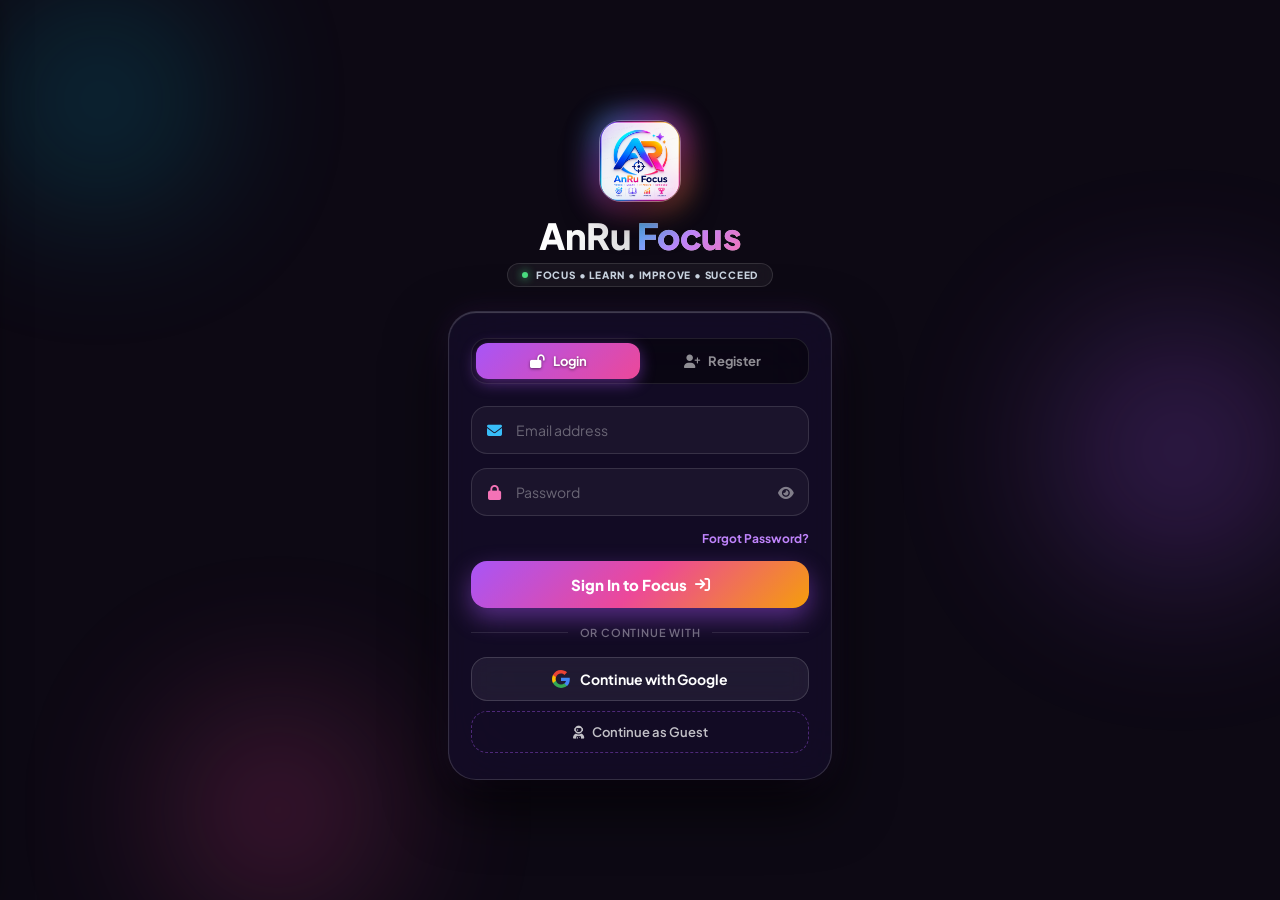
==== commit bb5b4d88: "Add files via upload" ====
--- a/index.html
+++ b/index.html
@@ -25,12 +25,19 @@
   <!-- Universal Apple Glassmorphism Modal System -->
   <link rel="stylesheet" href="anru-modal.css">
   
-  <!-- Zero-Flash Instant Auth Shield -->
+    <!-- Zero-Flash Instant Auth Shield -->
   <script>
     try {
-      var sess = localStorage.getItem('mceo_sess') || localStorage.getItem('anru_user_session');
-      if (sess) {
-        document.documentElement.classList.add('user-authenticated');
+      var sessStr = localStorage.getItem('mceo_sess') || localStorage.getItem('anru_user_session');
+      if (sessStr) {
+        var sessObj = JSON.parse(sessStr);
+        if (sessObj && (sessObj.email || sessObj.isGuest)) {
+          document.documentElement.classList.add('user-authenticated');
+        } else {
+          document.documentElement.classList.remove('user-authenticated');
+        }
+      } else {
+        document.documentElement.classList.remove('user-authenticated');
       }
     } catch(e) {}
   </script>
--- a/style.css
+++ b/style.css
@@ -1663,3 +1663,52 @@
 .auth-btn-guest:active {
   transform: scale(0.98);
 }
+
+
+
+/* =========================================================
+   🖥️ SCREEN CONTROLLER & VISIBILITY ENFORCEMENT
+   ========================================================= */
+.screen {
+  display: none !important;
+  min-height: 100vh;
+  position: relative;
+  z-index: 1;
+}
+
+.screen.active {
+  display: flex !important;
+  flex-direction: column;
+}
+
+#loginScreen {
+  min-height: 100vh;
+  position: relative;
+  overflow-x: hidden;
+  display: none;
+  align-items: center;
+  justify-content: center;
+  background: #0d0914;
+}
+
+html:not(.user-authenticated) #loginScreen.active {
+  display: flex !important;
+}
+
+html.user-authenticated #loginScreen {
+  display: none !important;
+}
+
+html.user-authenticated #appScreen {
+  display: flex !important;
+}
+
+html:not(.user-authenticated) #appScreen {
+  display: none !important;
+}
+
+/* Hide floating action buttons while on login screen */
+html:not(.user-authenticated) .ai-fab,
+html:not(.user-authenticated) #floatingNoteBtn {
+  display: none !important;
+}
